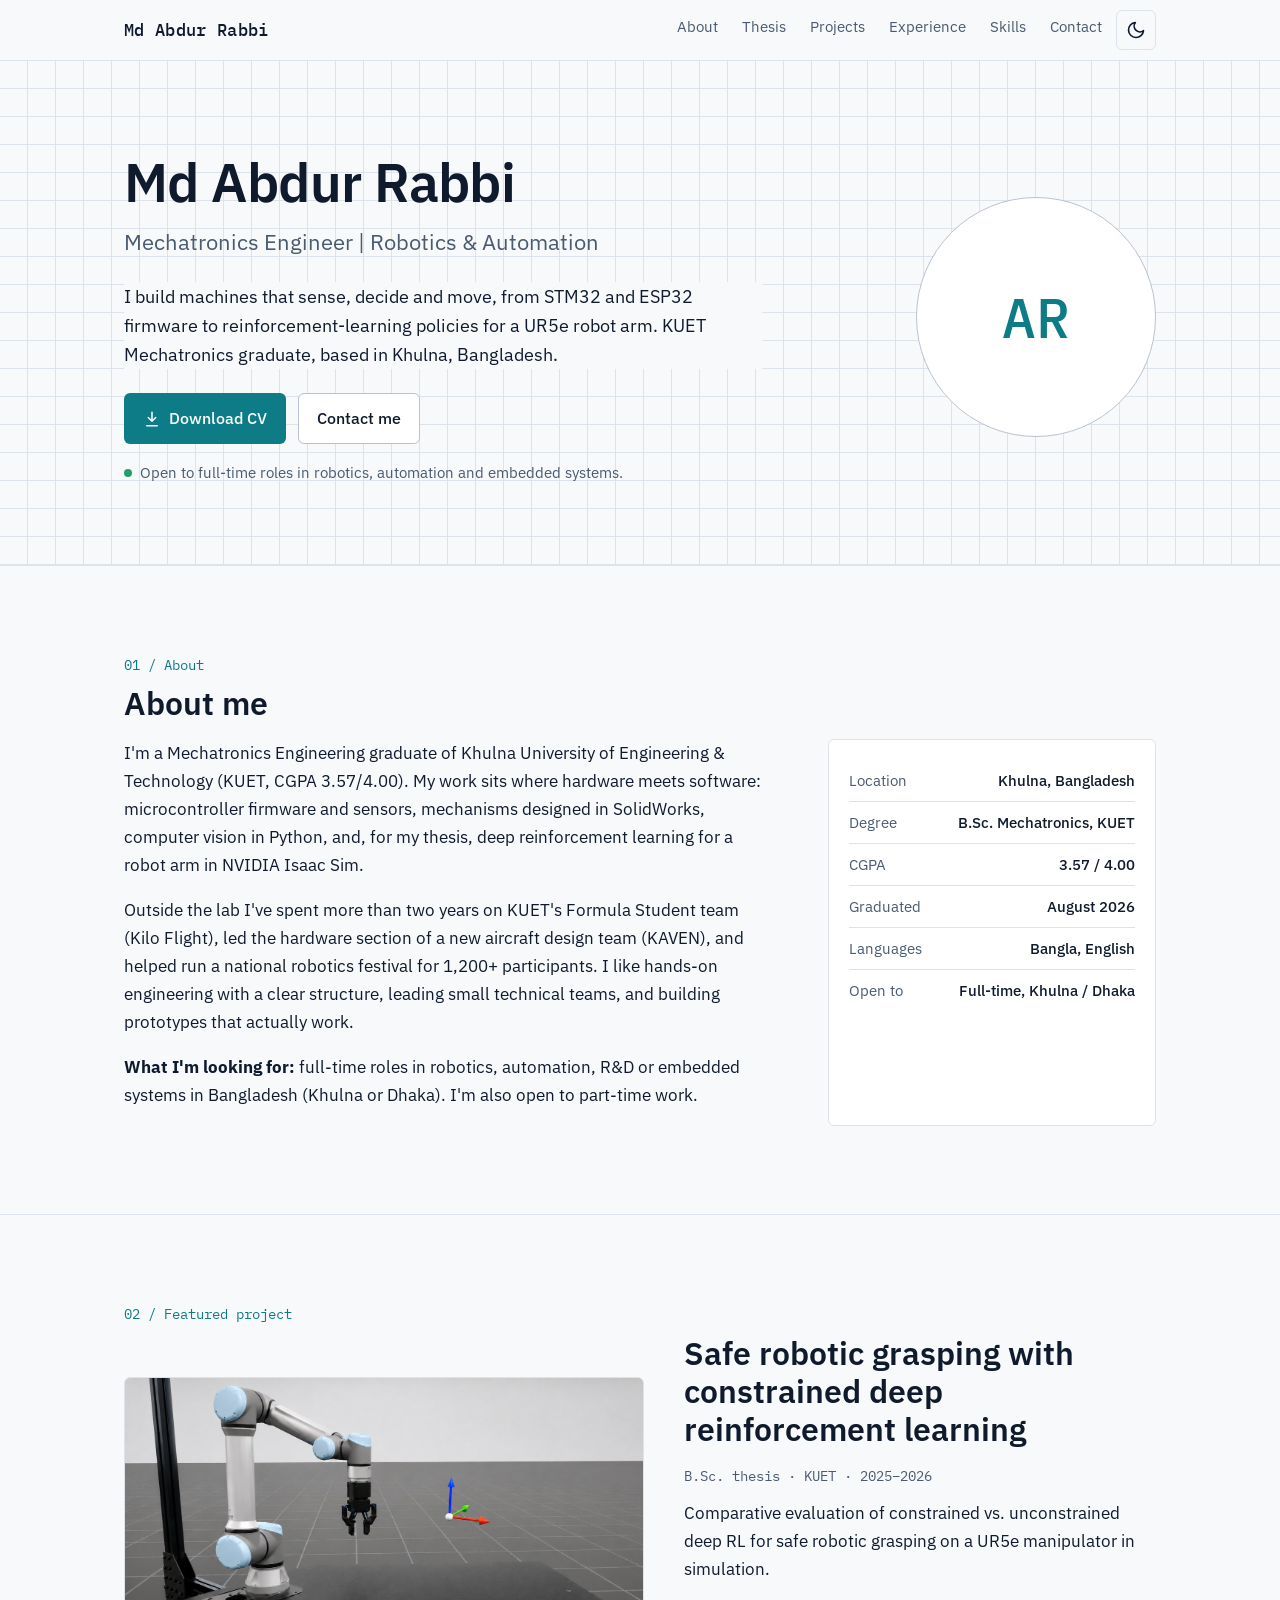
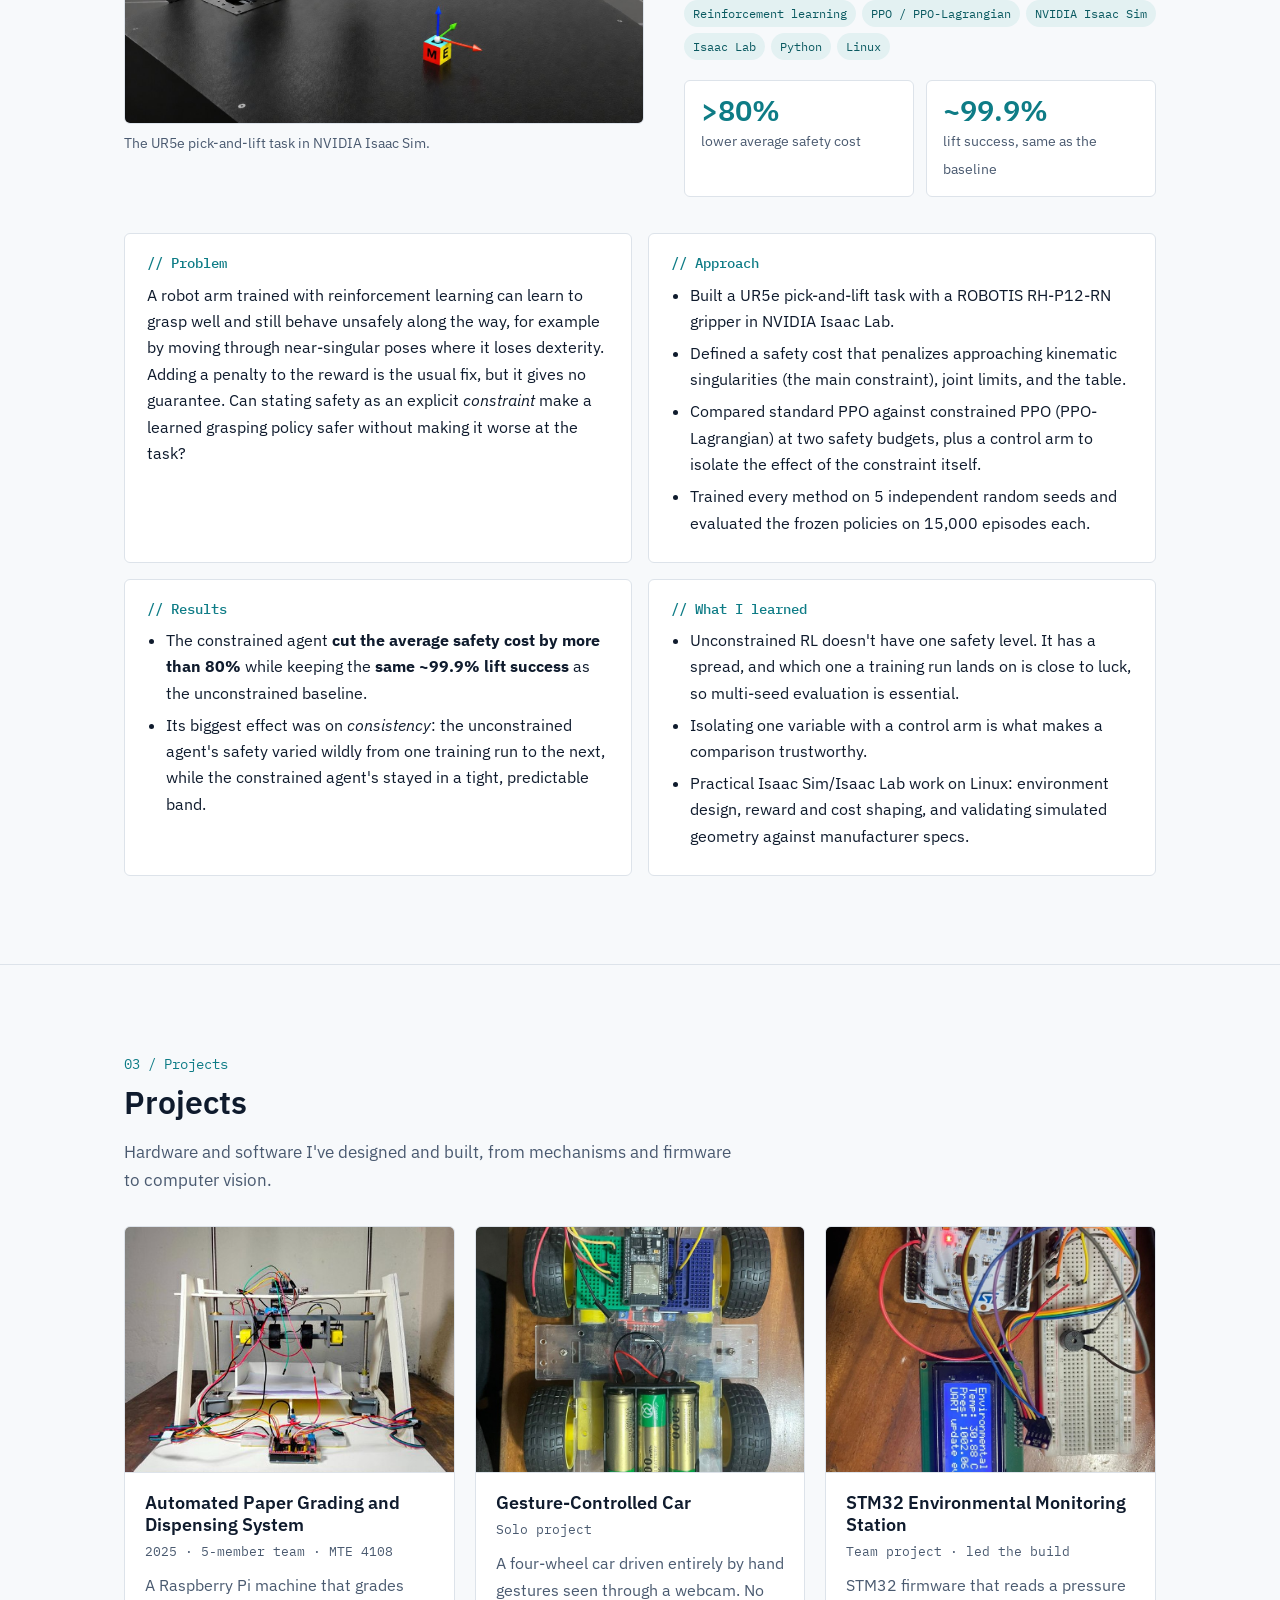
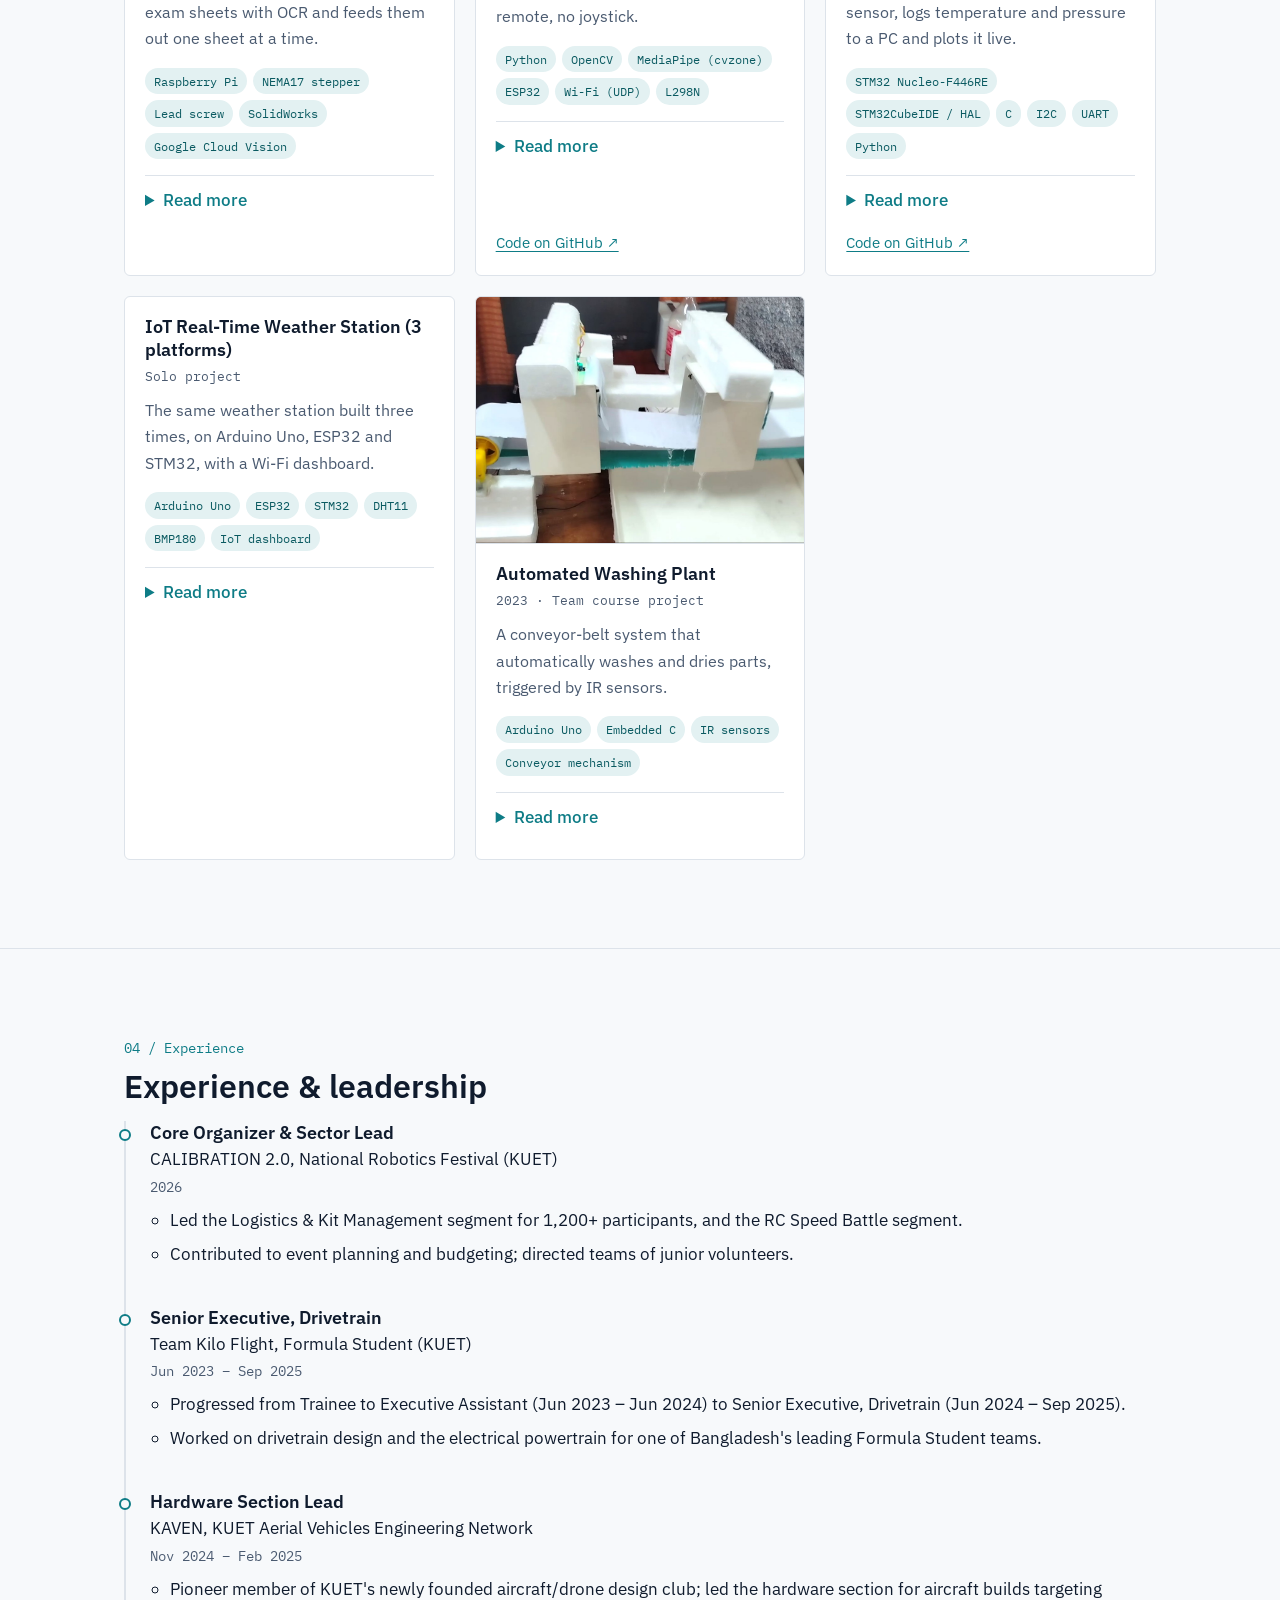
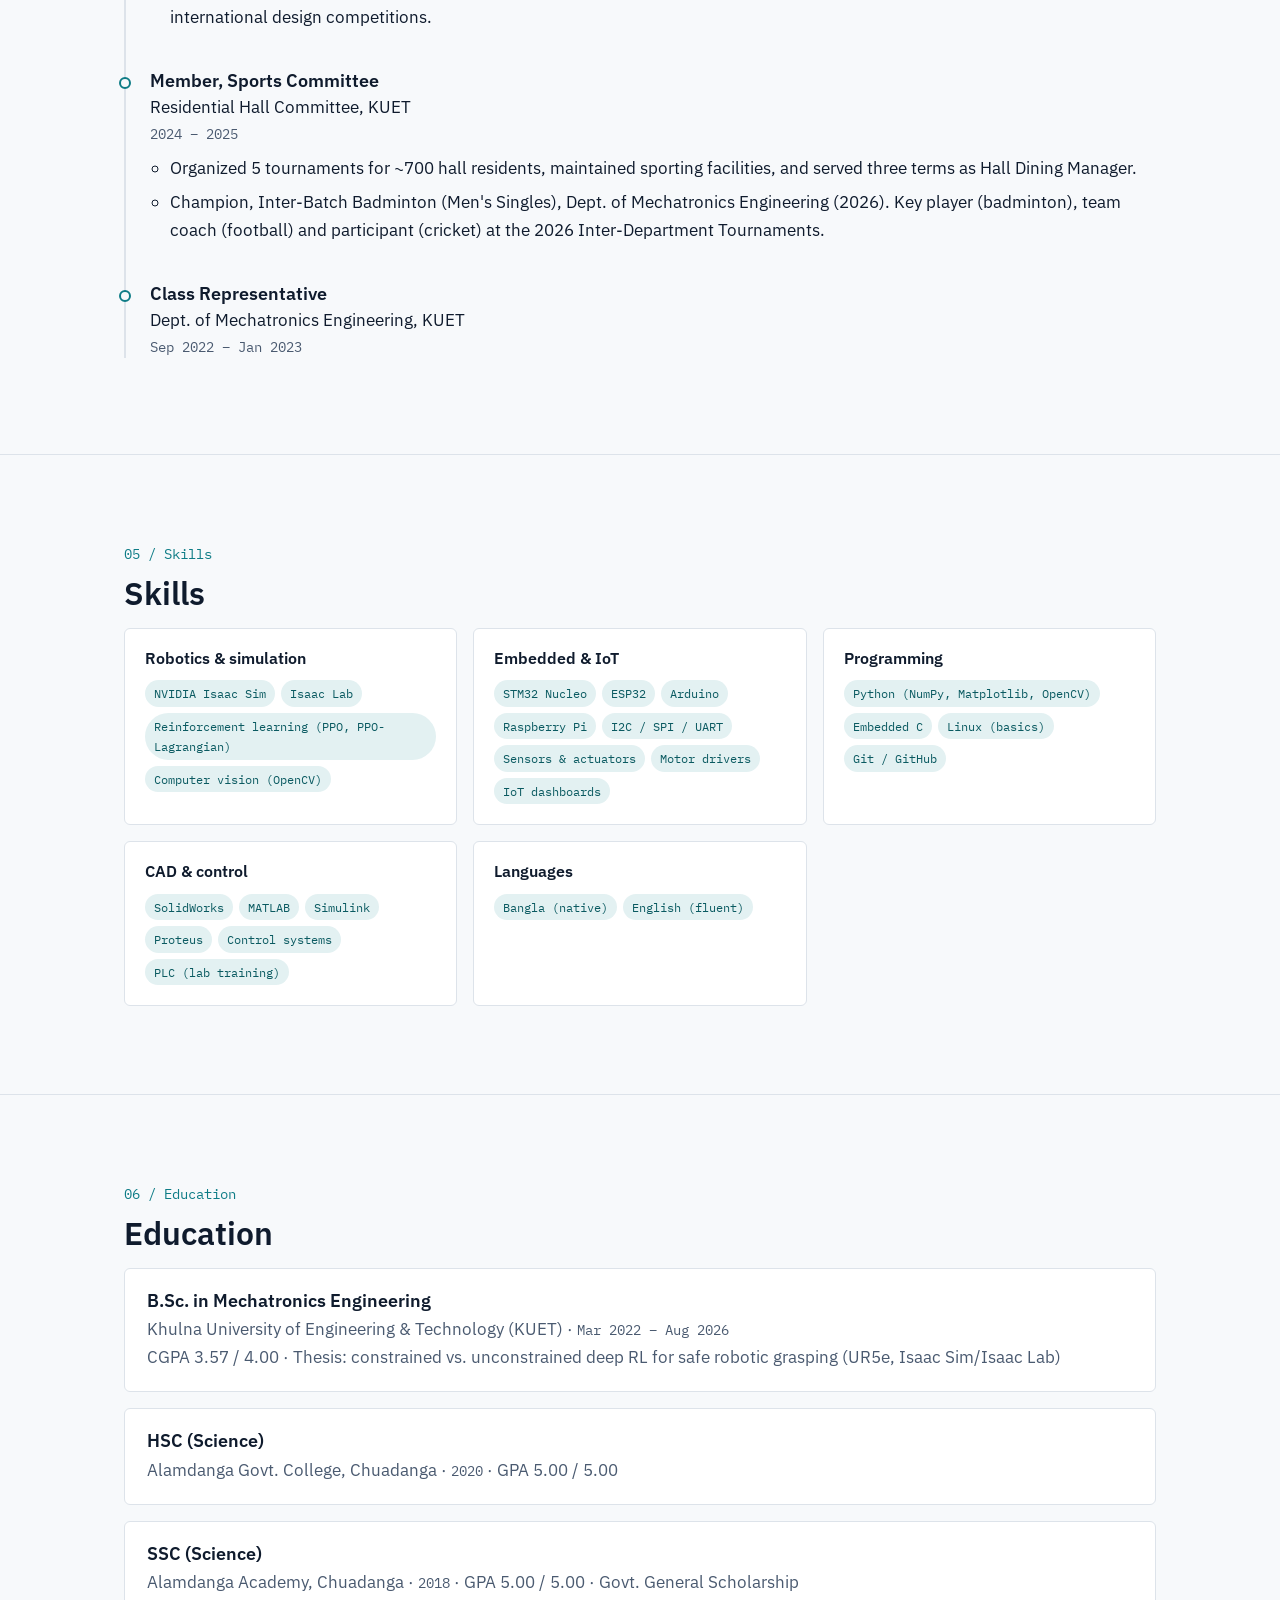
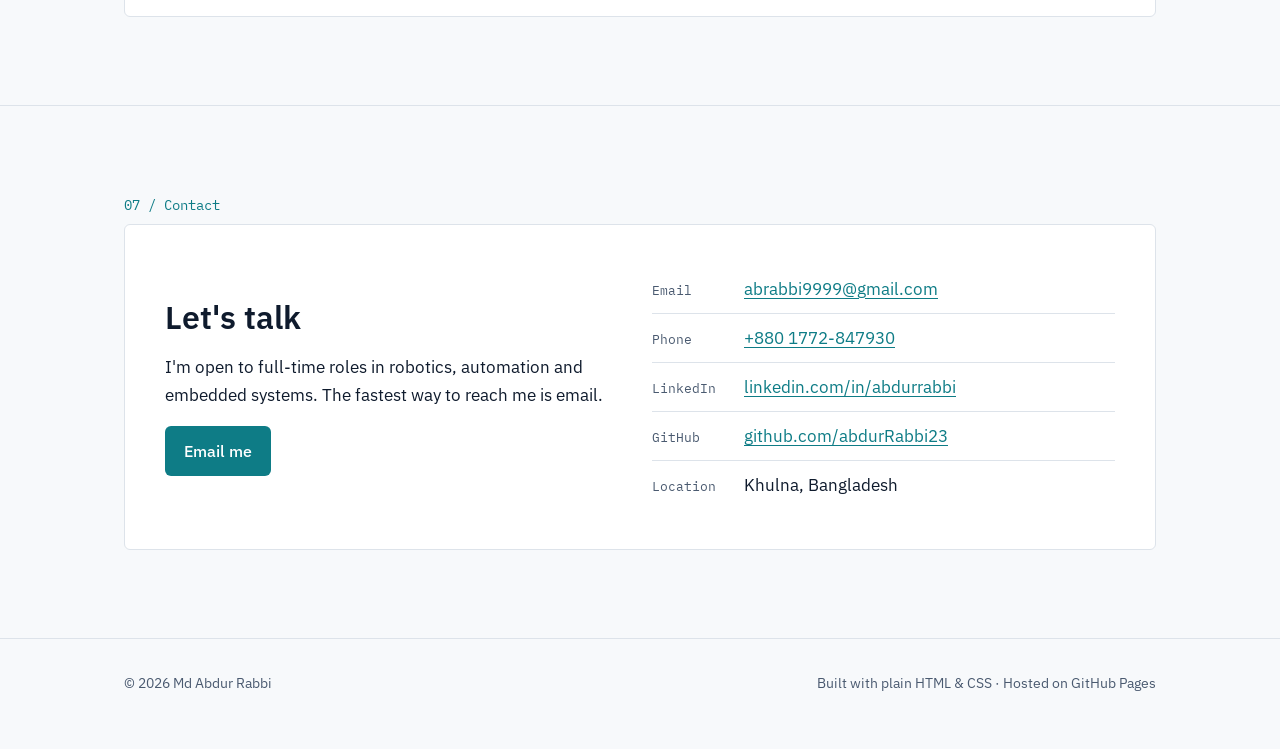
==== index.html @ 841a388d "QA fixes: hide decorative slashes from screen readers, lighter card photos, tidier meta line Co-Auth" ====
<!DOCTYPE html>
<!--
  =====================================================================
  index.html — Md Abdur Rabbi's portfolio (the whole site is this page)
  ---------------------------------------------------------------------
  HOW TO EDIT: every section starts with a big comment banner like
      ===== PROJECTS =====
  Use Ctrl+F in your editor to jump to it. Change only the text between
  the tags. See MAINTAINING.md for step-by-step instructions
  (adding a project, replacing the CV, adding photos, publishing).
  =====================================================================
-->
<html lang="en">
<head>
  <meta charset="utf-8">
  <meta name="viewport" content="width=device-width, initial-scale=1">

  <!-- ===== PAGE TITLE & SEARCH/LINK-PREVIEW INFO (what Google and LinkedIn show) ===== -->
  <title>Md Abdur Rabbi | Mechatronics Engineer, Robotics &amp; Automation</title>
  <meta name="description" content="Mechatronics Engineering graduate (KUET) building robotic, embedded and automation systems: safe reinforcement learning on a UR5e arm, STM32/ESP32 firmware, and hands-on prototypes.">
  <meta name="author" content="Md Abdur Rabbi">
  <link rel="canonical" href="https://abdurrabbi23.github.io/">

  <!-- Open Graph: the preview card on LinkedIn, Facebook, WhatsApp -->
  <meta property="og:type" content="website">
  <meta property="og:url" content="https://abdurrabbi23.github.io/">
  <meta property="og:title" content="Md Abdur Rabbi | Mechatronics Engineer, Robotics &amp; Automation">
  <meta property="og:description" content="Robotics, embedded systems and automation: safe RL on a UR5e arm, STM32/ESP32 firmware, and hands-on prototypes. KUET Mechatronics graduate.">
  <meta property="og:image" content="https://abdurrabbi23.github.io/assets/img/og-image.jpg">
  <meta property="og:image:width" content="1200">
  <meta property="og:image:height" content="630">
  <meta property="og:image:alt" content="Md Abdur Rabbi, Mechatronics Engineer, Robotics and Automation">
  <meta name="twitter:card" content="summary_large_image">

  <!-- Browser-tab icon -->
  <link rel="icon" href="favicon.svg" type="image/svg+xml">
  <link rel="apple-touch-icon" href="assets/img/apple-touch-icon.png">
  <meta name="theme-color" content="#0e7c86">

  <!-- Fonts (IBM Plex) from Google Fonts -->
  <link rel="preconnect" href="https://fonts.googleapis.com">
  <link rel="preconnect" href="https://fonts.gstatic.com" crossorigin>
  <link rel="stylesheet" href="https://fonts.googleapis.com/css2?family=IBM+Plex+Mono:wght@400;500&family=IBM+Plex+Sans:wght@400;500;600&display=swap">

  <link rel="stylesheet" href="css/style.css">

  <!-- Sets light/dark mode before the page draws (prevents a white flash). -->
  <script>
    (function () {
      var saved = null;
      try { saved = localStorage.getItem('theme'); } catch (e) {}
      var prefersDark = window.matchMedia && window.matchMedia('(prefers-color-scheme: dark)').matches;
      document.documentElement.dataset.theme = saved || (prefersDark ? 'dark' : 'light');
    })();
  </script>

  <!-- Structured data: helps Google understand who this page is about -->
  <script type="application/ld+json">
  {
    "@context": "https://schema.org",
    "@type": "Person",
    "name": "Md Abdur Rabbi",
    "jobTitle": "Mechatronics Engineer",
    "url": "https://abdurrabbi23.github.io/",
    "email": "mailto:abrabbi9999@gmail.com",
    "address": { "@type": "PostalAddress", "addressLocality": "Khulna", "addressCountry": "BD" },
    "alumniOf": "Khulna University of Engineering & Technology (KUET)",
    "sameAs": ["https://www.linkedin.com/in/abdurrabbi", "https://github.com/abdurRabbi23"]
  }
  </script>
</head>

<body>
  <a class="skip-link" href="#main">Skip to content</a>

  <!-- ===== HEADER & NAVIGATION ===== -->
  <header class="site-header">
    <nav class="container nav" aria-label="Main">
      <a class="logo" href="#top">Md Abdur Rabbi</a>
      <div class="nav-right">
        <ul class="nav-links" id="nav-links">
          <li><a href="#about">About</a></li>
          <li><a href="#thesis">Thesis</a></li>
          <li><a href="#projects">Projects</a></li>
          <li><a href="#experience">Experience</a></li>
          <li><a href="#skills">Skills</a></li>
          <li><a href="#contact">Contact</a></li>
        </ul>
        <button class="icon-btn" id="theme-toggle" type="button" aria-label="Switch theme">
          <!-- moon icon (shown in light mode) -->
          <svg class="icon-moon" viewBox="0 0 24 24" fill="none" stroke="currentColor" stroke-width="2" stroke-linecap="round" stroke-linejoin="round" aria-hidden="true"><path d="M21 12.8A9 9 0 1 1 11.2 3a7 7 0 0 0 9.8 9.8z"/></svg>
          <!-- sun icon (shown in dark mode) -->
          <svg class="icon-sun" viewBox="0 0 24 24" fill="none" stroke="currentColor" stroke-width="2" stroke-linecap="round" aria-hidden="true"><circle cx="12" cy="12" r="4"/><path d="M12 2v2M12 20v2M4.9 4.9l1.4 1.4M17.7 17.7l1.4 1.4M2 12h2M20 12h2M4.9 19.1l1.4-1.4M17.7 6.3l1.4-1.4"/></svg>
        </button>
        <button class="icon-btn menu-btn" id="menu-toggle" type="button" aria-label="Open menu" aria-expanded="false" aria-controls="nav-links">
          <svg viewBox="0 0 24 24" fill="none" stroke="currentColor" stroke-width="2" stroke-linecap="round" aria-hidden="true"><path d="M4 6h16M4 12h16M4 18h16"/></svg>
        </button>
      </div>
    </nav>
  </header>

  <main id="main">

    <!-- ===== HERO (first screen) ===== -->
    <section class="hero" id="top">
      <div class="container hero-inner">
        <div>
          <h1>Md Abdur Rabbi</h1>
          <p class="headline">Mechatronics Engineer | Robotics &amp; Automation</p>
          <p class="intro">I build machines that sense, decide and move, from STM32 and ESP32 firmware to reinforcement-learning policies for a UR5e robot arm. KUET Mechatronics graduate, based in Khulna, Bangladesh.</p>
          <div class="hero-actions">
            <a class="btn btn-primary" href="assets/cv/Md_Abdur_Rabbi_CV.pdf" download>
              <svg viewBox="0 0 24 24" fill="none" stroke="currentColor" stroke-width="2" stroke-linecap="round" stroke-linejoin="round" aria-hidden="true"><path d="M12 3v12M7 10l5 5 5-5M5 21h14"/></svg>
              Download CV
            </a>
            <a class="btn btn-ghost" href="#contact">Contact me</a>
          </div>
          <p class="availability">Open to full-time roles in robotics, automation and embedded systems.</p>
        </div>
        <!-- PROFILE PHOTO: to use a real photo, replace the <div ...>AR</div> line below with:
             <img class="avatar" src="assets/img/profile.jpg" alt="Photo of Md Abdur Rabbi" width="240" height="240"> -->
        <div class="avatar avatar-placeholder" aria-hidden="true">AR</div>
      </div>
    </section>


    <!-- ===== ABOUT ===== -->
    <section class="section" id="about">
      <div class="container">
        <p class="section-label">01 / About</p>
        <h2>About me</h2>
        <div class="about-grid">
          <div>
            <p>I'm a Mechatronics Engineering graduate of Khulna University of Engineering &amp; Technology (KUET, CGPA 3.57/4.00). My work sits where hardware meets software: microcontroller firmware and sensors, mechanisms designed in SolidWorks, computer vision in Python, and, for my thesis, deep reinforcement learning for a robot arm in NVIDIA Isaac Sim.</p>
            <p>Outside the lab I've spent more than two years on KUET's Formula Student team (Kilo Flight), led the hardware section of a new aircraft design team (KAVEN), and helped run a national robotics festival for 1,200+ participants. I like hands-on engineering with a clear structure, leading small technical teams, and building prototypes that actually work.</p>
            <p><strong>What I'm looking for:</strong> full-time roles in robotics, automation, R&amp;D or embedded systems in Bangladesh (Khulna or Dhaka). I'm also open to part-time work.</p>
          </div>
          <ul class="facts">
            <li><span>Location</span><span>Khulna, Bangladesh</span></li>
            <li><span>Degree</span><span>B.Sc. Mechatronics, KUET</span></li>
            <li><span>CGPA</span><span>3.57 / 4.00</span></li>
            <li><span>Graduated</span><span>August 2026</span></li>
            <li><span>Languages</span><span>Bangla, English</span></li>
            <li><span>Open to</span><span>Full-time, Khulna / Dhaka</span></li>
          </ul>
        </div>
      </div>
    </section>


    <!-- ===== FEATURED: THESIS ===== -->
    <section class="section" id="thesis">
      <div class="container">
        <p class="section-label">02 / Featured project</p>
        <div class="thesis-top">
          <figure>
            <img src="assets/img/thesis-isaac-sim.jpg" width="1400" height="933"
                 alt="UR5e robot arm with a two-finger gripper above a cube in NVIDIA Isaac Sim">
            <figcaption>The UR5e pick-and-lift task in NVIDIA Isaac Sim.</figcaption>
          </figure>
          <div>
            <h2>Safe robotic grasping with constrained deep reinforcement learning</h2>
            <p class="thesis-meta">B.Sc. thesis · KUET · 2025–2026</p>
            <p>Comparative evaluation of constrained vs. unconstrained deep RL for safe robotic grasping on a UR5e manipulator in simulation.</p>
            <ul class="tags" aria-label="Technologies">
              <li>Reinforcement learning</li><li>PPO / PPO-Lagrangian</li><li>NVIDIA Isaac Sim</li><li>Isaac Lab</li><li>Python</li><li>Linux</li>
            </ul>
            <div class="stats">
              <div class="stat"><b>&gt;80%</b><span>lower average safety cost</span></div>
              <div class="stat"><b>~99.9%</b><span>lift success, same as the baseline</span></div>
            </div>
          </div>
        </div>

        <div class="case-study">
          <div class="case-block">
            <h3><span aria-hidden="true">// </span>Problem</h3>
            <p>A robot arm trained with reinforcement learning can learn to grasp well and still behave unsafely along the way, for example by moving through near-singular poses where it loses dexterity. Adding a penalty to the reward is the usual fix, but it gives no guarantee. Can stating safety as an explicit <em>constraint</em> make a learned grasping policy safer without making it worse at the task?</p>
          </div>
          <div class="case-block">
            <h3><span aria-hidden="true">// </span>Approach</h3>
            <ul>
              <li>Built a UR5e pick-and-lift task with a ROBOTIS RH-P12-RN gripper in NVIDIA Isaac Lab.</li>
              <li>Defined a safety cost that penalizes approaching kinematic singularities (the main constraint), joint limits, and the table.</li>
              <li>Compared standard PPO against constrained PPO (PPO-Lagrangian) at two safety budgets, plus a control arm to isolate the effect of the constraint itself.</li>
              <li>Trained every method on 5 independent random seeds and evaluated the frozen policies on 15,000 episodes each.</li>
            </ul>
          </div>
          <div class="case-block">
            <h3><span aria-hidden="true">// </span>Results</h3>
            <ul>
              <li>The constrained agent <strong>cut the average safety cost by more than 80%</strong> while keeping the <strong>same ~99.9% lift success</strong> as the unconstrained baseline.</li>
              <li>Its biggest effect was on <em>consistency</em>: the unconstrained agent's safety varied wildly from one training run to the next, while the constrained agent's stayed in a tight, predictable band.</li>
            </ul>
          </div>
          <div class="case-block">
            <h3><span aria-hidden="true">// </span>What I learned</h3>
            <ul>
              <li>Unconstrained RL doesn't have one safety level. It has a spread, and which one a training run lands on is close to luck, so multi-seed evaluation is essential.</li>
              <li>Isolating one variable with a control arm is what makes a comparison trustworthy.</li>
              <li>Practical Isaac Sim/Isaac Lab work on Linux: environment design, reward and cost shaping, and validating simulated geometry against manufacturer specs.</li>
            </ul>
          </div>
        </div>
      </div>
    </section>


    <!-- ===== PROJECTS =====
         Each project is one <article class="card"> ... </article> block.
         To add a project: copy a whole block, paste it, and change the text.
         (See MAINTAINING.md for a ready-to-paste template.) -->
    <section class="section" id="projects">
      <div class="container">
        <p class="section-label">03 / Projects</p>
        <h2>Projects</h2>
        <p class="section-intro">Hardware and software I've designed and built, from mechanisms and firmware to computer vision.</p>

        <div class="projects-grid">

          <!-- ----- Project: Automated Paper Grading and Dispensing System ----- -->
          <article class="card">
            <img class="card-img" src="assets/img/paper-grader-prototype.jpg" width="506" height="537" loading="lazy"
                 alt="Prototype of the automated paper grading and dispensing machine with rollers, lead screws and control boards">
            <div class="card-body">
              <h3>Automated Paper Grading and Dispensing System</h3>
              <p class="card-meta">2025 · 5-member team · MTE 4108</p>
              <p class="card-summary">A Raspberry Pi machine that grades exam sheets with OCR and feeds them out one sheet at a time.</p>
              <ul class="tags" aria-label="Technologies">
                <li>Raspberry Pi</li><li>NEMA17 stepper</li><li>Lead screw</li><li>SolidWorks</li><li>Google Cloud Vision</li>
              </ul>
              <details>
                <summary>Read more</summary>
                <ul>
                  <li><strong>Problem:</strong> Grading paper exams by hand is slow, repetitive and error-prone.</li>
                  <li><strong>The system:</strong> A camera captures each answer sheet. OCR (Google Cloud Vision) reads the answers and checks them against a stored key, and the score is shown on a laptop. A roller mechanism then dispenses the graded sheet and feeds the next one.</li>
                  <li><strong>My role:</strong> I designed the NEMA17 lead-screw paper-feed mechanism, which lowers the roller carriage by 0.12 mm per sheet (the thickness of 100 GSM paper), and integrated the Raspberry Pi control for the OCR grading pipeline.</li>
                  <li><strong>Result:</strong> Built and demonstrated as a working prototype (MTE 4108 Design of Mechatronic Systems sessional).</li>
                </ul>
                <figure>
                  <img src="assets/img/paper-grader-cad.jpg" width="768" height="392" loading="lazy"
                       alt="SolidWorks CAD views of the paper feed frame with rollers and lead screws">
                  <figcaption>SolidWorks model of the feed mechanism.</figcaption>
                </figure>
              </details>
            </div>
          </article>

          <!-- ----- Project: Gesture-Controlled Car ----- -->
          <article class="card">
            <img class="card-img" src="assets/img/gesture-car.jpg" width="800" height="1067" loading="lazy"
                 alt="Four-wheel robot car with an ESP32 board, motor driver and three 18650 batteries on an acrylic chassis">
            <div class="card-body">
              <h3>Gesture-Controlled Car</h3>
              <p class="card-meta">Solo project</p>
              <p class="card-summary">A four-wheel car driven entirely by hand gestures seen through a webcam. No remote, no joystick.</p>
              <ul class="tags" aria-label="Technologies">
                <li>Python</li><li>OpenCV</li><li>MediaPipe (cvzone)</li><li>ESP32</li><li>Wi-Fi (UDP)</li><li>L298N</li>
              </ul>
              <details>
                <summary>Read more</summary>
                <ul>
                  <li><strong>Problem:</strong> Control a vehicle naturally, without any handheld controller.</li>
                  <li><strong>How it works:</strong> A Python program uses OpenCV and MediaPipe hand tracking (cvzone) to count the raised fingers on the webcam feed. Each count maps to a drive command, which is sent over Wi-Fi (UDP) to an ESP32 on the car. The ESP32 drives four gear motors through an L298N motor driver, powered by three 18650 Li-ion cells.</li>
                  <li><strong>Result:</strong> Drove the real car in real time using finger-count gestures.</li>
                  <li><strong>My role:</strong> Solo. I built the vision software, the ESP32 firmware and the car.</li>
                </ul>
              </details>
              <div class="card-links">
                <a href="https://github.com/abdurRabbi23/hand-gesture-controlled-car" target="_blank" rel="noopener">Code on GitHub ↗</a>
              </div>
            </div>
          </article>

          <!-- ----- Project: STM32 Environmental Monitoring Station ----- -->
          <article class="card">
            <img class="card-img" src="assets/img/stm32-station.jpg" width="800" height="1067" loading="lazy"
                 alt="STM32 Nucleo board wired to a BMP280 sensor and a 20x4 LCD showing temperature and pressure readings">
            <div class="card-body">
              <h3>STM32 Environmental Monitoring Station</h3>
              <p class="card-meta">Team project · led the build</p>
              <p class="card-summary">STM32 firmware that reads a pressure sensor, logs temperature and pressure to a PC and plots it live.</p>
              <ul class="tags" aria-label="Technologies">
                <li>STM32 Nucleo-F446RE</li><li>STM32CubeIDE / HAL</li><li>C</li><li>I2C</li><li>UART</li><li>Python</li>
              </ul>
              <details>
                <summary>Read more</summary>
                <ul>
                  <li>Reads a BMP280 sensor over I2C every 2 seconds and shows the values on a 20×4 I2C LCD.</li>
                  <li>Streams CSV data over UART to a PC, where a Python script (pyserial + Matplotlib) plots it live.</li>
                  <li>Modular firmware with separate sensor, LCD and application drivers.</li>
                  <li><strong>My role:</strong> I led the build: firmware, wiring and the Python live plot.</li>
                </ul>
              </details>
              <div class="card-links">
                <a href="https://github.com/abdurRabbi23/stm32-environmental-monitoring-station" target="_blank" rel="noopener">Code on GitHub ↗</a>
              </div>
            </div>
          </article>

          <!-- ----- Project: IoT Real-Time Weather Station (no photo yet) ----- -->
          <article class="card">
            <div class="card-body">
              <h3>IoT Real-Time Weather Station (3 platforms)</h3>
              <p class="card-meta">Solo project</p>
              <p class="card-summary">The same weather station built three times, on Arduino Uno, ESP32 and STM32, with a Wi-Fi dashboard.</p>
              <ul class="tags" aria-label="Technologies">
                <li>Arduino Uno</li><li>ESP32</li><li>STM32</li><li>DHT11</li><li>BMP180</li><li>IoT dashboard</li>
              </ul>
              <details>
                <summary>Read more</summary>
                <ul>
                  <li>Measures temperature, humidity, pressure, rainfall and light (DHT11, BMP180, rain sensor, LDR).</li>
                  <li>Implemented separately on three microcontroller platforms, each with a local LCD, plus a Wi-Fi IoT web dashboard.</li>
                  <li>A hands-on comparison of three embedded toolchains.</li>
                </ul>
              </details>
            </div>
          </article>

          <!-- ----- Project: Automated Washing Plant ----- -->
          <article class="card">
            <img class="card-img" src="assets/img/washing-plant.jpg" width="1400" height="788" loading="lazy"
                 alt="Conveyor-belt washing plant prototype with water flowing onto the belt">
            <div class="card-body">
              <h3>Automated Washing Plant</h3>
              <p class="card-meta">2023 · Team course project</p>
              <p class="card-summary">A conveyor-belt system that automatically washes and dries parts, triggered by IR sensors.</p>
              <ul class="tags" aria-label="Technologies">
                <li>Arduino Uno</li><li>Embedded C</li><li>IR sensors</li><li>Conveyor mechanism</li>
              </ul>
              <details>
                <summary>Read more</summary>
                <ul>
                  <li>A conveyor carries each part through wash and dry stations. IR sensors detect the part and trigger each stage in sequence.</li>
                  <li><strong>My role:</strong> Mechanical build of the conveyor system and the Embedded C control logic on Arduino Uno.</li>
                  <li>Sensor &amp; Instrumentation course project.</li>
                </ul>
              </details>
            </div>
          </article>

        </div>
      </div>
    </section>


    <!-- ===== EXPERIENCE & LEADERSHIP ===== -->
    <section class="section" id="experience">
      <div class="container">
        <p class="section-label">04 / Experience</p>
        <h2>Experience &amp; leadership</h2>
        <ol class="timeline">

          <li>
            <h3>Core Organizer &amp; Sector Lead</h3>
            <p class="org">CALIBRATION 2.0, National Robotics Festival (KUET)</p>
            <p class="date">2026</p>
            <ul>
              <li>Led the Logistics &amp; Kit Management segment for 1,200+ participants, and the RC Speed Battle segment.</li>
              <li>Contributed to event planning and budgeting; directed teams of junior volunteers.</li>
            </ul>
          </li>

          <li>
            <h3>Senior Executive, Drivetrain</h3>
            <p class="org">Team Kilo Flight, Formula Student (KUET)</p>
            <p class="date">Jun 2023 – Sep 2025</p>
            <ul>
              <li>Progressed from Trainee to Executive Assistant (Jun 2023 – Jun 2024) to Senior Executive, Drivetrain (Jun 2024 – Sep 2025).</li>
              <li>Worked on drivetrain design and the electrical powertrain for one of Bangladesh's leading Formula Student teams.</li>
            </ul>
          </li>

          <li>
            <h3>Hardware Section Lead</h3>
            <p class="org">KAVEN, KUET Aerial Vehicles Engineering Network</p>
            <p class="date">Nov 2024 – Feb 2025</p>
            <ul>
              <li>Pioneer member of KUET's newly founded aircraft/drone design club; led the hardware section for aircraft builds targeting international design competitions.</li>
            </ul>
          </li>

          <li>
            <h3>Member, Sports Committee</h3>
            <p class="org">Residential Hall Committee, KUET</p>
            <p class="date">2024 – 2025</p>
            <ul>
              <li>Organized 5 tournaments for ~700 hall residents, maintained sporting facilities, and served three terms as Hall Dining Manager.</li>
              <li>Champion, Inter-Batch Badminton (Men's Singles), Dept. of Mechatronics Engineering (2026). Key player (badminton), team coach (football) and participant (cricket) at the 2026 Inter-Department Tournaments.</li>
            </ul>
          </li>

          <li>
            <h3>Class Representative</h3>
            <p class="org">Dept. of Mechatronics Engineering, KUET</p>
            <p class="date">Sep 2022 – Jan 2023</p>
          </li>

        </ol>
      </div>
    </section>


    <!-- ===== SKILLS ===== -->
    <section class="section" id="skills">
      <div class="container">
        <p class="section-label">05 / Skills</p>
        <h2>Skills</h2>
        <div class="skills-grid">
          <div class="skill-group">
            <h3>Robotics &amp; simulation</h3>
            <ul class="tags"><li>NVIDIA Isaac Sim</li><li>Isaac Lab</li><li>Reinforcement learning (PPO, PPO-Lagrangian)</li><li>Computer vision (OpenCV)</li></ul>
          </div>
          <div class="skill-group">
            <h3>Embedded &amp; IoT</h3>
            <ul class="tags"><li>STM32 Nucleo</li><li>ESP32</li><li>Arduino</li><li>Raspberry Pi</li><li>I2C / SPI / UART</li><li>Sensors &amp; actuators</li><li>Motor drivers</li><li>IoT dashboards</li></ul>
          </div>
          <div class="skill-group">
            <h3>Programming</h3>
            <ul class="tags"><li>Python (NumPy, Matplotlib, OpenCV)</li><li>Embedded C</li><li>Linux (basics)</li><li>Git / GitHub</li></ul>
          </div>
          <div class="skill-group">
            <h3>CAD &amp; control</h3>
            <ul class="tags"><li>SolidWorks</li><li>MATLAB</li><li>Simulink</li><li>Proteus</li><li>Control systems</li><li>PLC (lab training)</li></ul>
          </div>
          <div class="skill-group">
            <h3>Languages</h3>
            <ul class="tags"><li>Bangla (native)</li><li>English (fluent)</li></ul>
          </div>
        </div>
      </div>
    </section>


    <!-- ===== EDUCATION ===== -->
    <section class="section" id="education">
      <div class="container">
        <p class="section-label">06 / Education</p>
        <h2>Education</h2>
        <ul class="edu-list">
          <li>
            <h3>B.Sc. in Mechatronics Engineering</h3>
            <p>Khulna University of Engineering &amp; Technology (KUET) · <span class="date">Mar 2022 – Aug 2026</span></p>
            <p>CGPA 3.57 / 4.00 · Thesis: constrained vs. unconstrained deep RL for safe robotic grasping (UR5e, Isaac Sim/Isaac Lab)</p>
          </li>
          <li>
            <h3>HSC (Science)</h3>
            <p>Alamdanga Govt. College, Chuadanga · <span class="date">2020</span> · GPA 5.00 / 5.00</p>
          </li>
          <li>
            <h3>SSC (Science)</h3>
            <p>Alamdanga Academy, Chuadanga · <span class="date">2018</span> · GPA 5.00 / 5.00 · Govt. General Scholarship</p>
          </li>
        </ul>
      </div>
    </section>


    <!-- ===== CONTACT ===== -->
    <section class="section" id="contact">
      <div class="container">
        <p class="section-label">07 / Contact</p>
        <div class="contact-box">
          <div>
            <h2>Let's talk</h2>
            <p>I'm open to full-time roles in robotics, automation and embedded systems. The fastest way to reach me is email.</p>
            <a class="btn btn-primary" href="mailto:abrabbi9999@gmail.com">Email me</a>
          </div>
          <ul class="contact-list">
            <li><span>Email</span><a href="mailto:abrabbi9999@gmail.com">abrabbi9999@gmail.com</a></li>
            <li><span>Phone</span><a href="tel:+8801772847930">+880 1772-847930</a></li>
            <li><span>LinkedIn</span><a href="https://www.linkedin.com/in/abdurrabbi" target="_blank" rel="noopener">linkedin.com/in/abdurrabbi</a></li>
            <li><span>GitHub</span><a href="https://github.com/abdurRabbi23" target="_blank" rel="noopener">github.com/abdurRabbi23</a></li>
            <li><span>Location</span>Khulna, Bangladesh</li>
          </ul>
        </div>
      </div>
    </section>

  </main>

  <!-- ===== FOOTER ===== -->
  <footer class="site-footer">
    <div class="container">
      <p>© <span id="year">2026</span> Md Abdur Rabbi</p>
      <p>Built with plain HTML &amp; CSS · Hosted on GitHub Pages</p>
    </div>
  </footer>

  <script src="js/main.js"></script>
</body>
</html>
---- css/style.css ----
/* =====================================================================
   style.css — all the looks of the site (design "Blueprint")
   ---------------------------------------------------------------------
   HOW TO CHANGE COLORS: edit the variables in section 1 below.
   - The first block is LIGHT mode, the next two blocks are DARK mode
     (one for "follow the device setting", one for "user pressed the
     toggle"). Keep the two dark blocks identical.
   HOW TO CHANGE FONTS: edit --font-sans / --font-mono, and the Google
   Fonts <link> in the <head> of index.html and 404.html.
   ===================================================================== */


/* ---------- 1. Colors & fonts (design tokens) ---------- */
:root {
  --bg:          #f7f9fb;   /* page background */
  --surface:     #ffffff;   /* cards */
  --text:        #0f1b2d;   /* main text */
  --muted:       #4a5a70;   /* secondary text */
  --line:        #dde3ea;   /* thin borders, grid lines */
  --line-strong: #b9c3cf;   /* button outlines */
  --accent:      #0e7c86;   /* teal: links, main button */
  --on-accent:   #ffffff;   /* text on top of the teal button */
  --tag-bg:      #e3f1f2;   /* skill/tech tag background */
  --tag-text:    #0a5a61;   /* skill/tech tag text */

  --font-sans: "IBM Plex Sans", system-ui, -apple-system, "Segoe UI", Roboto, sans-serif;
  --font-mono: "IBM Plex Mono", ui-monospace, Consolas, monospace;
  --radius: 6px;
  --max-width: 1080px;      /* width of the content column */
  color-scheme: light;
}

/* Dark mode, when the visitor's device is set to dark (and they haven't chosen light) */
@media (prefers-color-scheme: dark) {
  :root:not([data-theme="light"]) {
    --bg: #0d1520; --surface: #131e2c; --text: #e6edf5; --muted: #9fb0c3;
    --line: #223044; --line-strong: #34465e; --accent: #3cc4cf; --on-accent: #062a2e;
    --tag-bg: #12323a; --tag-text: #8fe3ea;
    color-scheme: dark;
  }
}
/* Dark mode, when the visitor pressed the theme toggle */
:root[data-theme="dark"] {
  --bg: #0d1520; --surface: #131e2c; --text: #e6edf5; --muted: #9fb0c3;
  --line: #223044; --line-strong: #34465e; --accent: #3cc4cf; --on-accent: #062a2e;
  --tag-bg: #12323a; --tag-text: #8fe3ea;
  color-scheme: dark;
}


/* ---------- 2. Basics ---------- */
*, *::before, *::after { box-sizing: border-box; }
html { scroll-behavior: smooth; scroll-padding-top: 72px; /* room for the sticky header */ }
@media (prefers-reduced-motion: reduce) { html { scroll-behavior: auto; } }

body {
  margin: 0;
  font-family: var(--font-sans);
  font-size: 1.0625rem;          /* 17px */
  line-height: 1.65;
  background: var(--bg);
  color: var(--text);
  -webkit-font-smoothing: antialiased;
}
img { max-width: 100%; height: auto; display: block; }
a { color: var(--accent); text-underline-offset: 3px; }
a:hover { text-decoration-thickness: 2px; }
h1, h2, h3 { line-height: 1.2; margin: 0 0 .5em; }
h2 { font-size: clamp(1.5rem, 1.2rem + 1.2vw, 2rem); font-weight: 600; }
h3 { font-size: 1.15rem; font-weight: 600; }
p { margin: 0 0 1em; }
ul { margin: 0 0 1em; padding-left: 1.2em; }
li { margin-bottom: .35em; }

/* Keyboard focus outline (only shows when using Tab, not mouse clicks) */
:focus-visible { outline: 3px solid var(--accent); outline-offset: 2px; border-radius: 2px; }

/* Content column */
.container { width: 100%; max-width: var(--max-width); margin: 0 auto; padding: 0 16px; }
@media (min-width: 720px) { .container { padding: 0 24px; } }

/* "Skip to content" link for keyboard/screen-reader users (hidden until focused) */
.skip-link { position: absolute; left: -9999px; top: 8px; background: var(--accent); color: var(--on-accent); padding: 8px 12px; border-radius: var(--radius); z-index: 100; }
.skip-link:focus { left: 8px; }

/* Small monospace "label" style used for section numbers, dates, tags */
.mono { font-family: var(--font-mono); }


/* ---------- 3. Header & navigation ---------- */
.site-header {
  position: sticky; top: 0; z-index: 50;
  background: var(--bg);
  border-bottom: 1px solid var(--line);
}
.nav { display: flex; align-items: center; justify-content: space-between; gap: 12px; min-height: 60px; }
.logo { font-family: var(--font-mono); font-weight: 500; color: var(--text); text-decoration: none; letter-spacing: .02em; }
.nav-right { display: flex; align-items: center; gap: 4px; }

.nav-links { list-style: none; margin: 0; padding: 0; display: flex; gap: 4px; }
.nav-links a { display: block; padding: 8px 10px; color: var(--muted); text-decoration: none; font-size: .95rem; border-radius: var(--radius); }
.nav-links a:hover { color: var(--text); background: var(--tag-bg); }

.icon-btn {
  display: inline-flex; align-items: center; justify-content: center;
  width: 40px; height: 40px; padding: 0;
  background: transparent; color: var(--text);
  border: 1px solid var(--line); border-radius: var(--radius); cursor: pointer;
}
.icon-btn:hover { border-color: var(--line-strong); }
.icon-btn svg { width: 20px; height: 20px; }
/* The theme button shows a moon in light mode and a sun in dark mode */
.icon-sun { display: none; }
:root[data-theme="dark"] .icon-sun { display: block; }
:root[data-theme="dark"] .icon-moon { display: none; }

/* Mobile: links hide behind the menu button */
.menu-btn { display: none; }
@media (max-width: 859px) {
  .menu-btn { display: inline-flex; }
  .nav-links {
    display: none;
    position: absolute; left: 0; right: 0; top: 100%;
    flex-direction: column; gap: 0;
    background: var(--bg); border-bottom: 1px solid var(--line);
    padding: 8px 16px 16px;
  }
  .nav-links.open { display: flex; }
  .nav-links a { padding: 12px 8px; font-size: 1rem; }
}


/* ---------- 4. Buttons ---------- */
.btn {
  display: inline-flex; align-items: center; gap: 8px;
  padding: 11px 18px; border-radius: var(--radius);
  font-weight: 500; font-size: 1rem; text-decoration: none;
  border: 1px solid transparent;
}
.btn svg { width: 18px; height: 18px; }
.btn-primary { background: var(--accent); color: var(--on-accent); }
.btn-primary:hover { filter: brightness(1.08); text-decoration: none; }
.btn-ghost { border-color: var(--line-strong); color: var(--text); background: var(--surface); }
.btn-ghost:hover { border-color: var(--accent); text-decoration: none; }


/* ---------- 5. Hero (first screen) ---------- */
.hero {
  padding: 56px 0 48px;
  border-bottom: 1px solid var(--line);
  /* the faint "engineering paper" grid */
  background-image:
    linear-gradient(var(--line) 1px, transparent 1px),
    linear-gradient(90deg, var(--line) 1px, transparent 1px);
  background-size: 28px 28px;
  background-position: -1px -1px;
}
.hero-inner { display: grid; gap: 28px; align-items: center; }
@media (min-width: 860px) {
  .hero { padding: 88px 0 80px; }
  .hero-inner { grid-template-columns: 1fr auto; gap: 48px; }
}
.hero h1 { font-size: clamp(2.2rem, 1.6rem + 3vw, 3.4rem); font-weight: 600; margin-bottom: .2em; letter-spacing: -.01em; }
.hero .headline { font-size: clamp(1.1rem, 1rem + .6vw, 1.35rem); color: var(--muted); margin-bottom: 1em; }
.hero .intro { max-width: 58ch; font-size: 1.1rem; background: var(--bg); /* keeps text readable over the grid */ }
.hero-actions { display: flex; flex-wrap: wrap; gap: 12px; margin: 24px 0 16px; }
.hero .availability { font-size: .95rem; color: var(--muted); margin: 0; }
.hero .availability::before { content: ""; display: inline-block; width: 8px; height: 8px; border-radius: 50%; background: #22a06b; margin-right: 8px; vertical-align: 1px; }

/* Profile photo (or the "AR" placeholder circle) */
.avatar {
  width: 180px; height: 180px; border-radius: 50%;
  border: 1px solid var(--line-strong); background: var(--surface);
  object-fit: cover;
}
@media (min-width: 860px) { .avatar { width: 240px; height: 240px; } }
.avatar-placeholder {
  display: flex; align-items: center; justify-content: center;
  font-family: var(--font-mono); font-size: 3.5rem; font-weight: 500; color: var(--accent);
}


/* ---------- 6. Sections (shared) ---------- */
.section { padding: 64px 0; border-bottom: 1px solid var(--line); }
@media (min-width: 860px) { .section { padding: 88px 0; } }
.section-label { font-family: var(--font-mono); font-size: .85rem; color: var(--accent); margin: 0 0 8px; }
.section-intro { color: var(--muted); max-width: 62ch; margin-bottom: 32px; }

/* About */
.about-grid { display: grid; gap: 24px; }
@media (min-width: 860px) { .about-grid { grid-template-columns: 2fr 1fr; gap: 48px; } }
.about-grid p { max-width: 65ch; }
.facts { list-style: none; padding: 20px; margin: 0; background: var(--surface); border: 1px solid var(--line); border-radius: var(--radius); font-size: .95rem; }
.facts li { display: flex; justify-content: space-between; gap: 12px; padding: 8px 0; border-bottom: 1px solid var(--line); margin: 0; }
.facts li:last-child { border-bottom: 0; }
.facts span:first-child { color: var(--muted); }
.facts span:last-child { text-align: right; font-weight: 500; }


/* ---------- 7. Tags (little tech labels) ---------- */
.tags { list-style: none; padding: 0; margin: 0 0 16px; display: flex; flex-wrap: wrap; gap: 6px; }
.tags li { margin: 0; font-family: var(--font-mono); font-size: .78rem; padding: 3px 9px; border-radius: 999px; background: var(--tag-bg); color: var(--tag-text); }


/* ---------- 8. Featured thesis ---------- */
.thesis-top { display: grid; gap: 28px; margin-bottom: 36px; }
@media (min-width: 860px) { .thesis-top { grid-template-columns: 1.1fr 1fr; gap: 40px; align-items: center; } }
.thesis-top figure { margin: 0; }
.thesis-top img { border-radius: var(--radius); border: 1px solid var(--line); }
.thesis-top figcaption { font-size: .85rem; color: var(--muted); margin-top: 8px; }
.thesis-meta { font-family: var(--font-mono); font-size: .85rem; color: var(--muted); margin-bottom: 12px; }

.stats { display: grid; grid-template-columns: repeat(auto-fit, minmax(140px, 1fr)); gap: 12px; margin: 20px 0 0; }
.stat { background: var(--surface); border: 1px solid var(--line); border-radius: var(--radius); padding: 14px 16px; }
.stat b { display: block; font-size: 1.8rem; line-height: 1.1; color: var(--accent); font-weight: 600; }
.stat span { font-size: .9rem; color: var(--muted); }

.case-study { display: grid; gap: 16px; }
@media (min-width: 720px) { .case-study { grid-template-columns: 1fr 1fr; } }
.case-block { background: var(--surface); border: 1px solid var(--line); border-radius: var(--radius); padding: 20px 22px; }
.case-block h3 { font-family: var(--font-mono); font-size: .9rem; font-weight: 500; color: var(--accent); margin-bottom: 10px; }
.case-block p, .case-block ul { font-size: 1rem; }
.case-block > :last-child { margin-bottom: 0; }


/* ---------- 9. Project cards ---------- */
.projects-grid { display: grid; gap: 20px; grid-template-columns: repeat(auto-fill, minmax(min(100%, 320px), 1fr)); }
.card {
  display: flex; flex-direction: column;
  background: var(--surface); border: 1px solid var(--line); border-radius: var(--radius);
  overflow: hidden;
}
.card-img { aspect-ratio: 4 / 3; width: 100%; object-fit: cover; border-bottom: 1px solid var(--line); background: var(--tag-bg); }
.card-body { padding: 18px 20px 20px; display: flex; flex-direction: column; flex: 1; }
.card-body h3 { margin-bottom: 6px; }
.card-meta { font-family: var(--font-mono); font-size: .8rem; color: var(--muted); margin-bottom: 10px; }
.card-summary { color: var(--muted); font-size: 1rem; }
.card-links { margin-top: auto; padding-top: 8px; display: flex; gap: 16px; font-size: .95rem; }

/* "Read more" expanders (built-in HTML <details>, no JavaScript needed) */
details { border-top: 1px solid var(--line); padding-top: 10px; margin-bottom: 8px; }
summary { cursor: pointer; font-weight: 500; color: var(--accent); list-style-position: inside; }
summary:hover { text-decoration: underline; }
details[open] summary { margin-bottom: 10px; }
details ul { font-size: .97rem; }
details figure { margin: 12px 0 0; }
details figcaption { font-size: .85rem; color: var(--muted); margin-top: 6px; }
details img { border: 1px solid var(--line); border-radius: var(--radius); }


/* ---------- 10. Experience timeline ---------- */
.timeline { list-style: none; padding: 0; margin: 0; border-left: 2px solid var(--line); }
.timeline > li { position: relative; padding: 0 0 32px 24px; margin: 0; }
.timeline > li:last-child { padding-bottom: 0; }
.timeline > li::before {
  content: ""; position: absolute; left: -7px; top: 8px;
  width: 12px; height: 12px; border-radius: 50%;
  background: var(--bg); border: 2px solid var(--accent);
}
.timeline h3 { margin-bottom: 2px; }
.timeline .org { color: var(--text); margin-bottom: 2px; }
.timeline .date { font-family: var(--font-mono); font-size: .85rem; color: var(--muted); margin-bottom: 8px; }
.timeline ul { margin-bottom: 0; }


/* ---------- 11. Skills ---------- */
.skills-grid { display: grid; gap: 16px; grid-template-columns: repeat(auto-fill, minmax(min(100%, 280px), 1fr)); }
.skill-group { background: var(--surface); border: 1px solid var(--line); border-radius: var(--radius); padding: 20px; }
.skill-group h3 { font-size: 1rem; margin-bottom: 12px; }
.skill-group .tags { margin: 0; }


/* ---------- 12. Education ---------- */
.edu-list { list-style: none; padding: 0; margin: 0; display: grid; gap: 16px; }
.edu-list li { background: var(--surface); border: 1px solid var(--line); border-radius: var(--radius); padding: 20px 22px; margin: 0; }
.edu-list h3 { margin-bottom: 4px; }
.edu-list p { margin: 0; color: var(--muted); }
.edu-list .date { font-family: var(--font-mono); font-size: .85rem; }


/* ---------- 13. Contact ---------- */
.contact-box { background: var(--surface); border: 1px solid var(--line); border-radius: var(--radius); padding: 28px; display: grid; gap: 24px; }
@media (min-width: 860px) { .contact-box { grid-template-columns: 1fr 1fr; align-items: center; padding: 40px; } }
.contact-list { list-style: none; padding: 0; margin: 0; }
.contact-list li { display: flex; gap: 12px; align-items: baseline; padding: 10px 0; border-bottom: 1px solid var(--line); margin: 0; flex-wrap: wrap; }
.contact-list li:last-child { border-bottom: 0; }
.contact-list span { font-family: var(--font-mono); font-size: .8rem; color: var(--muted); width: 80px; flex-shrink: 0; }
.contact-list a { word-break: break-word; }


/* ---------- 14. Footer ---------- */
.site-footer { padding: 32px 0 40px; font-size: .9rem; color: var(--muted); }
.site-footer .container { display: flex; flex-wrap: wrap; justify-content: space-between; gap: 12px; }
.site-footer a { color: var(--muted); }


/* ---------- 15. 404 page ---------- */
.not-found { min-height: 70vh; display: flex; align-items: center; }
.not-found .code { font-family: var(--font-mono); font-size: 4rem; color: var(--accent); margin: 0; line-height: 1; }
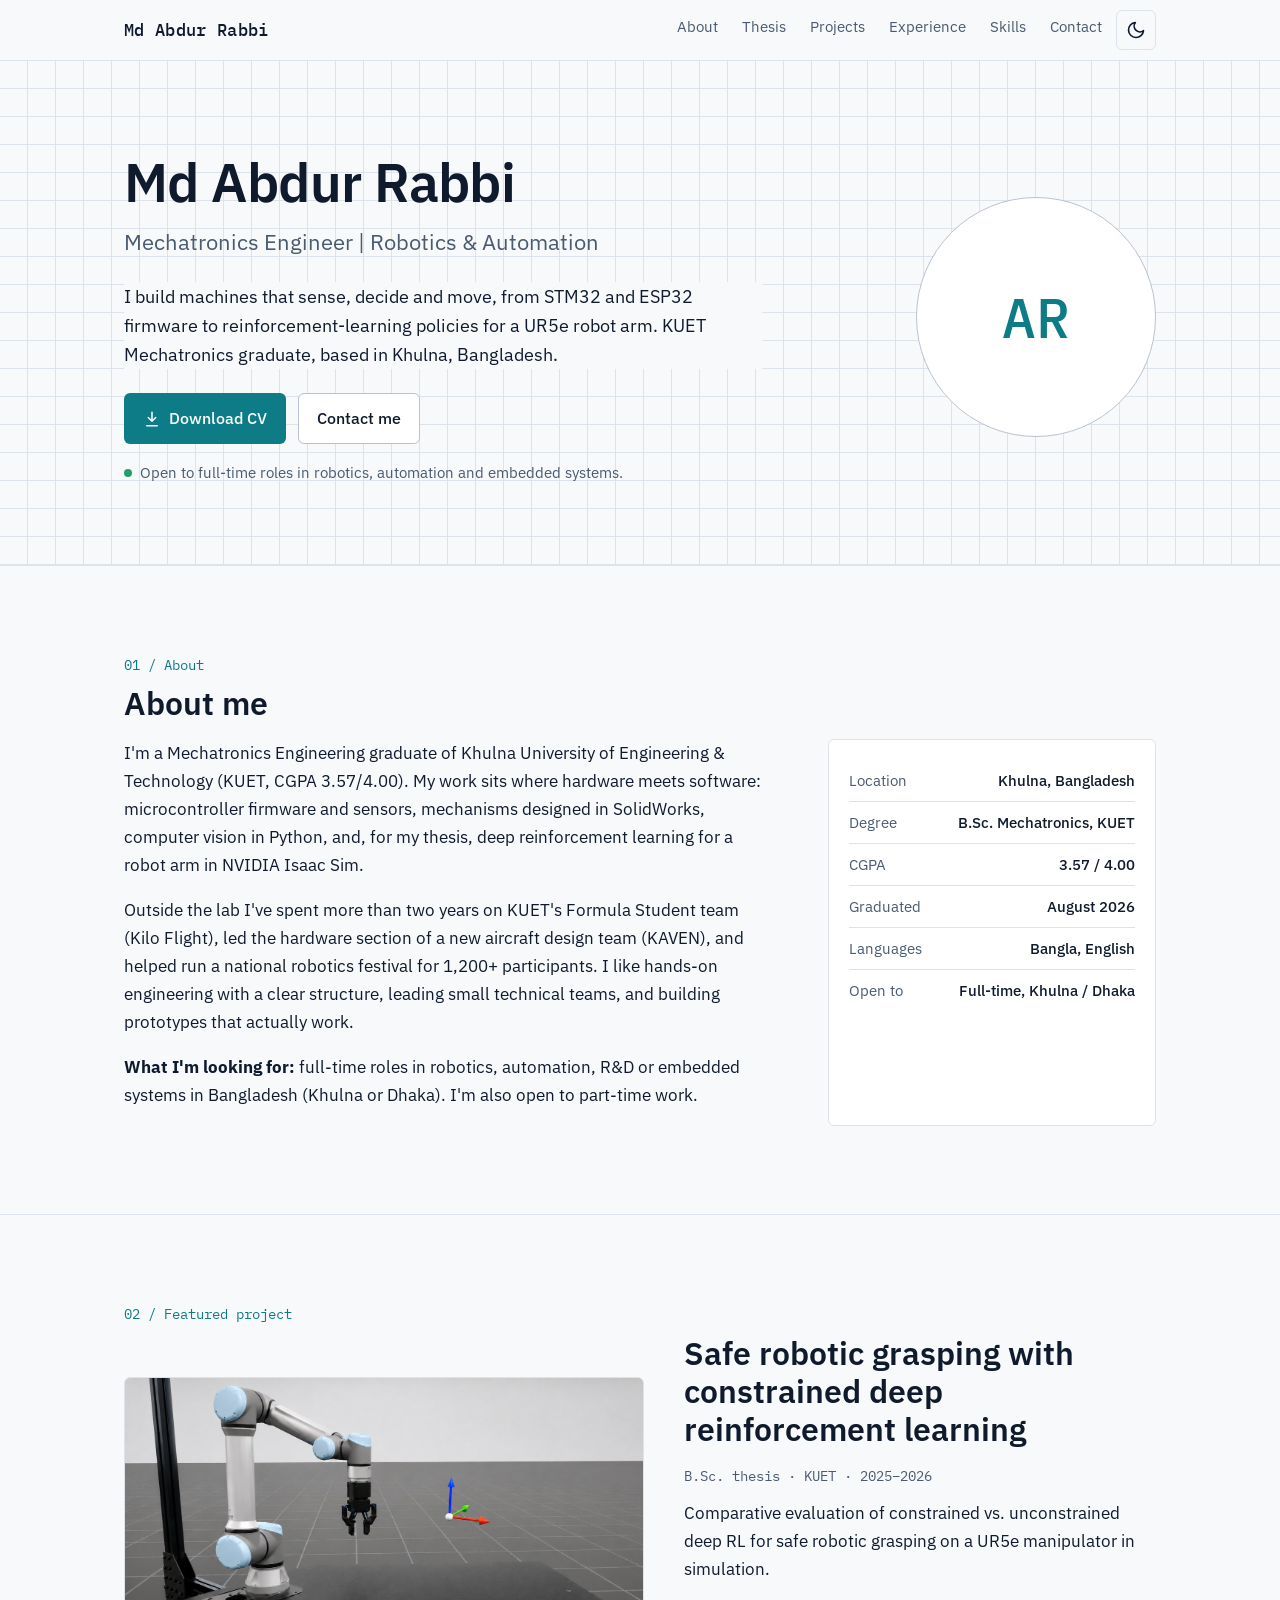
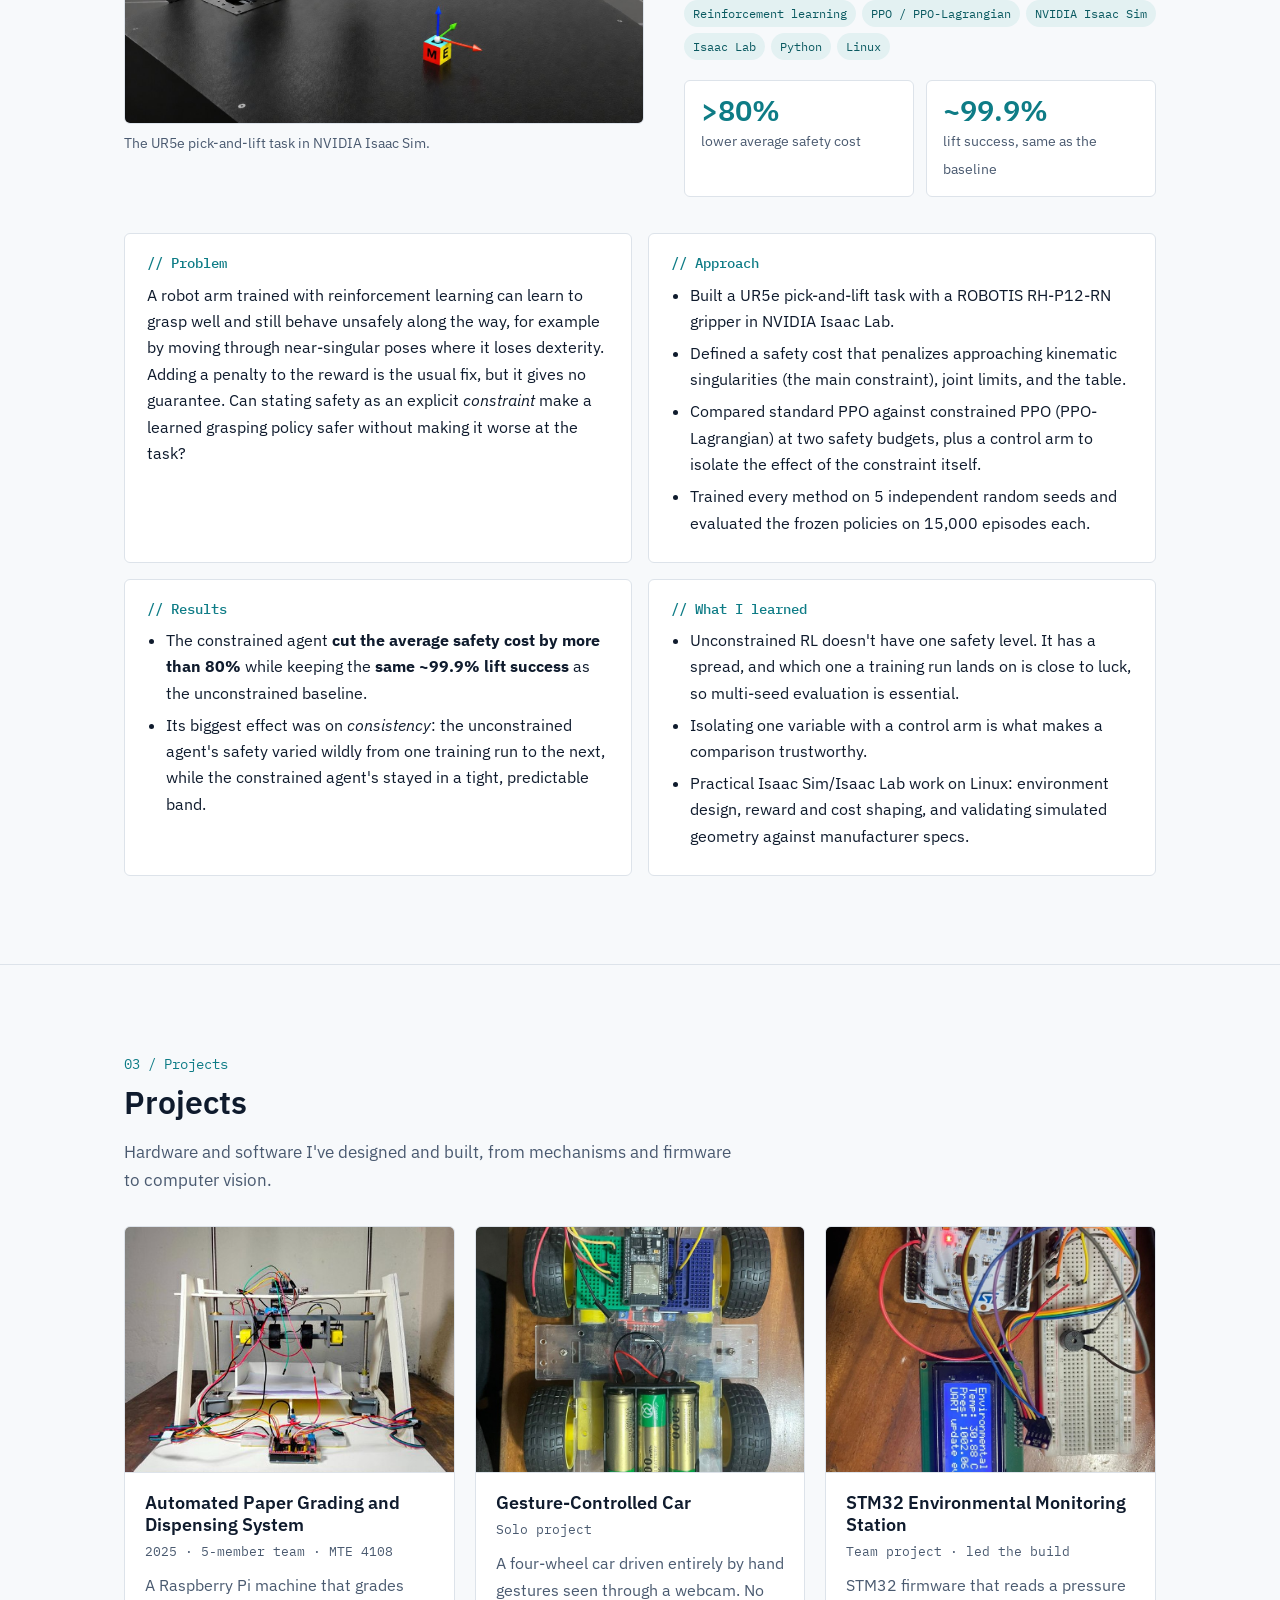
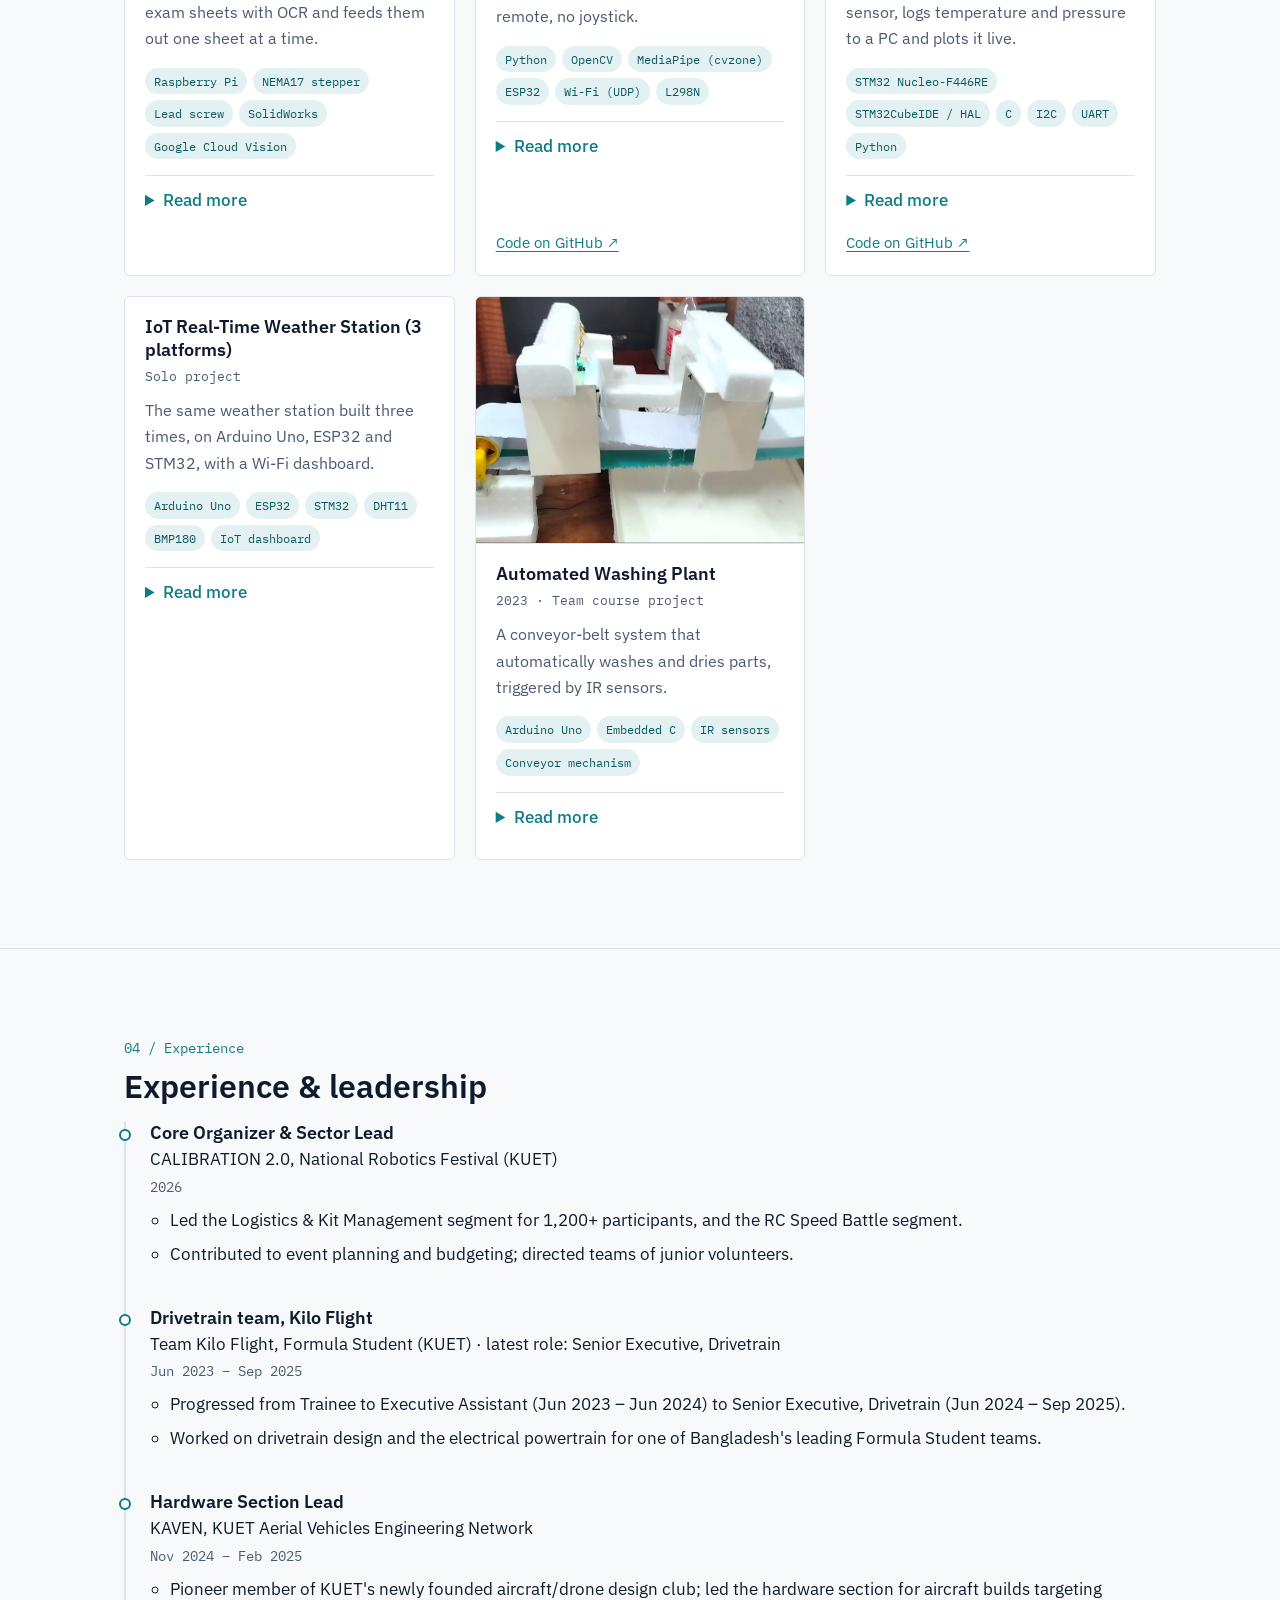
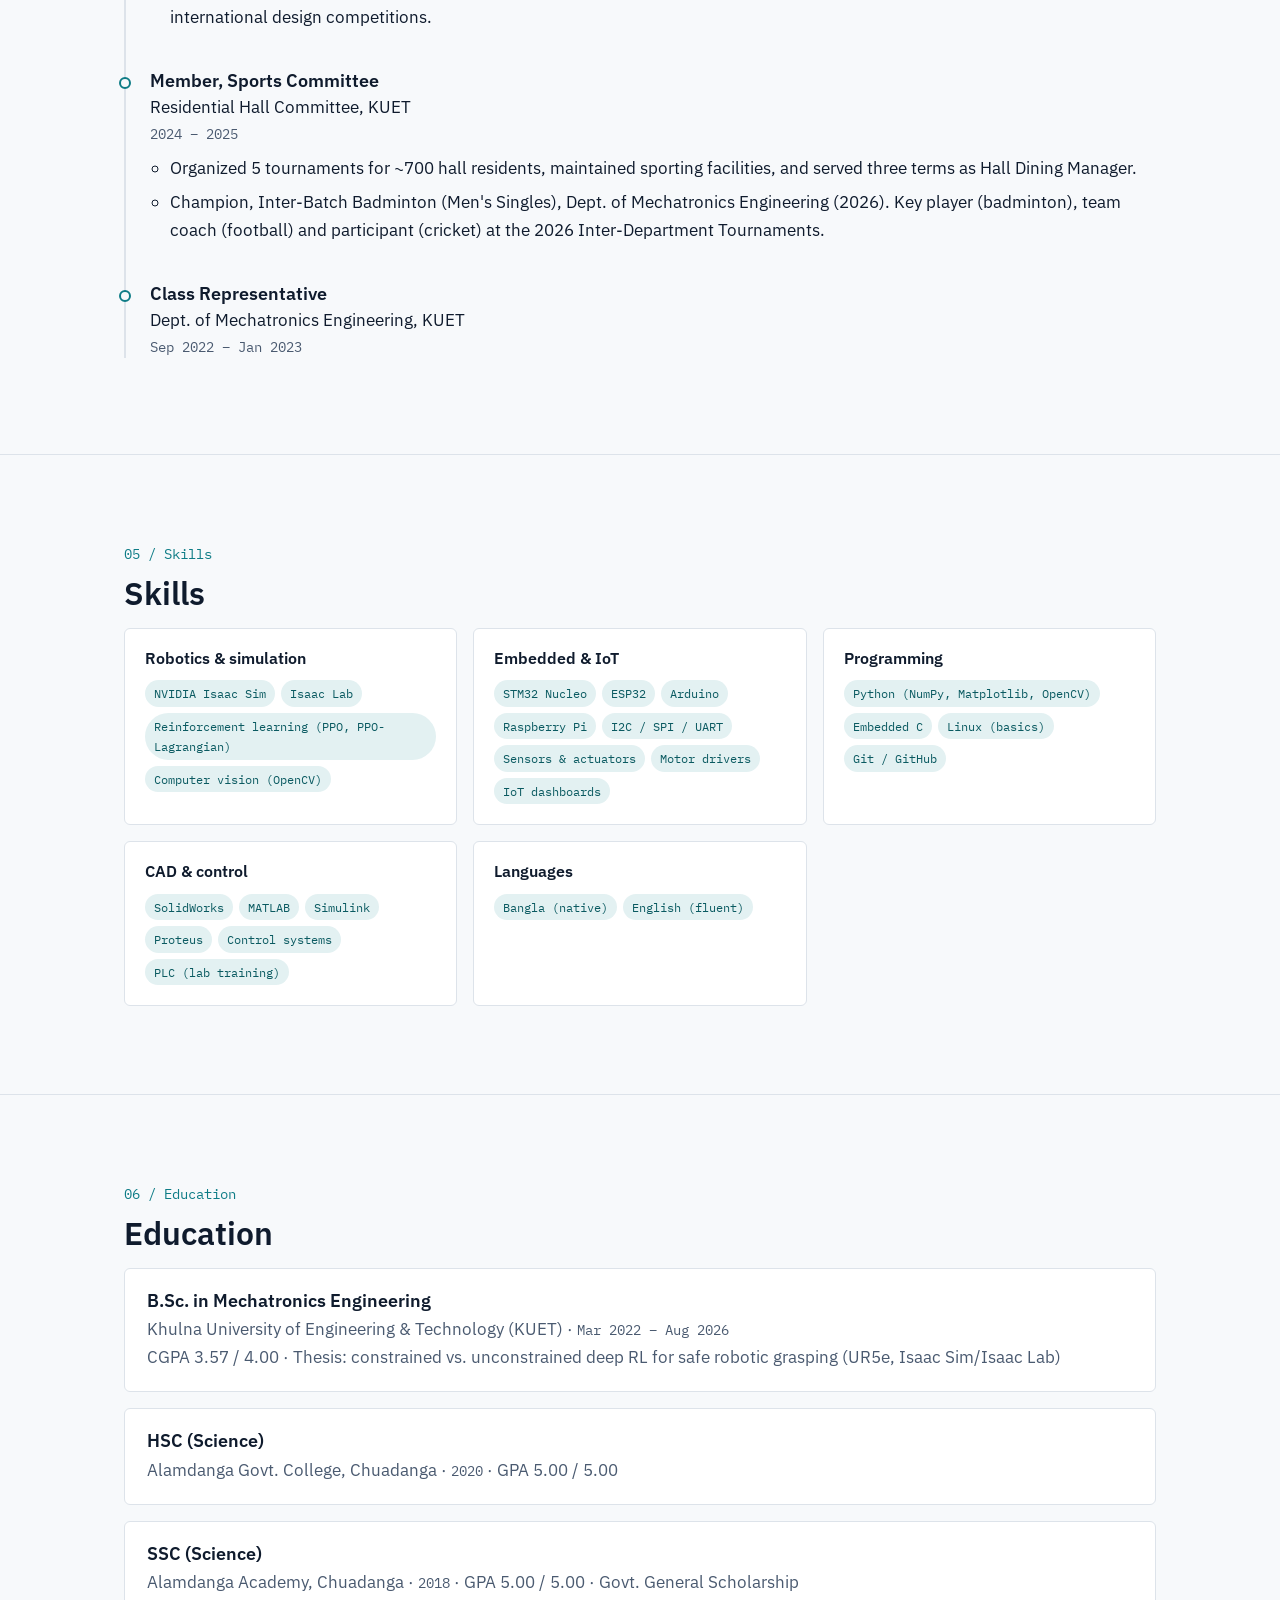
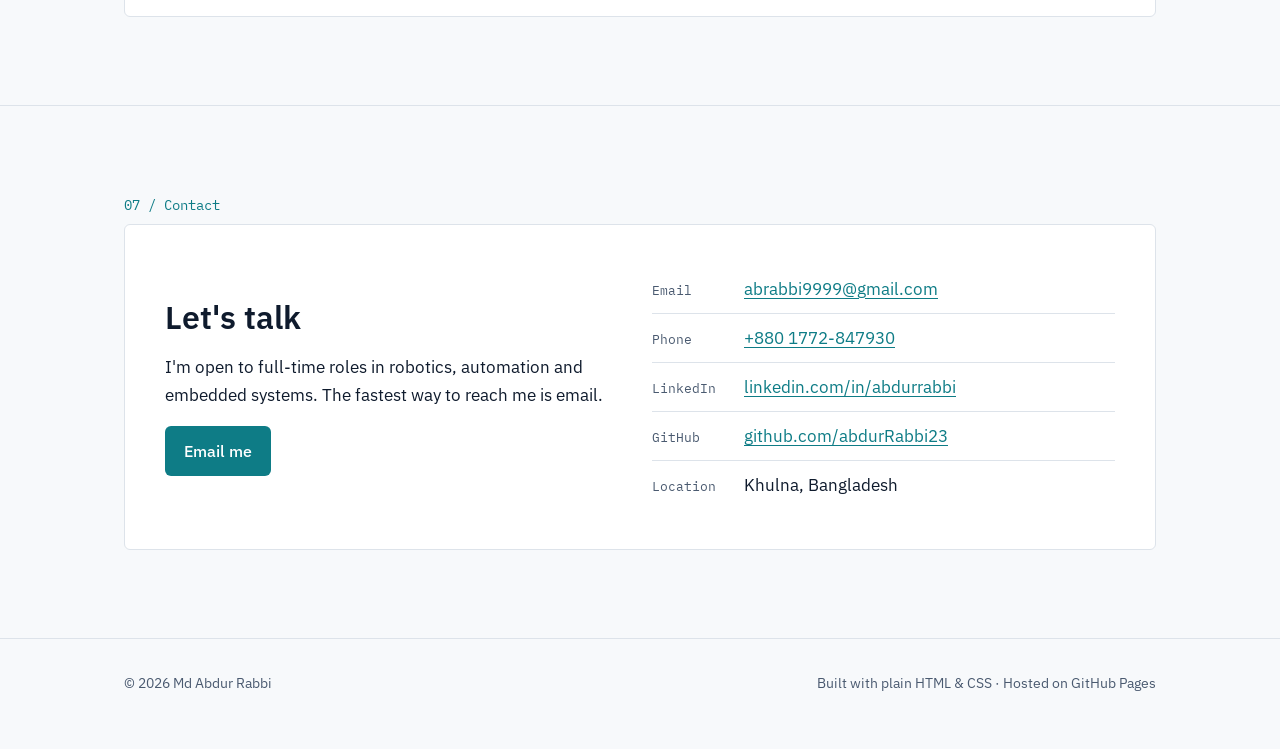
==== commit 3567a14d: "Kilo Flight: date range on the team, not the title (matches CV) Co-Authored-By: Claude Opus 5.5 <nor" ====
--- a/index.html
+++ b/index.html
@@ -363,8 +363,8 @@
           </li>
 
           <li>
-            <h3>Senior Executive, Drivetrain</h3>
-            <p class="org">Team Kilo Flight, Formula Student (KUET)</p>
+            <h3>Drivetrain team, Kilo Flight</h3>
+            <p class="org">Team Kilo Flight, Formula Student (KUET) · latest role: Senior Executive, Drivetrain</p>
             <p class="date">Jun 2023 – Sep 2025</p>
             <ul>
               <li>Progressed from Trainee to Executive Assistant (Jun 2023 – Jun 2024) to Senior Executive, Drivetrain (Jun 2024 – Sep 2025).</li>
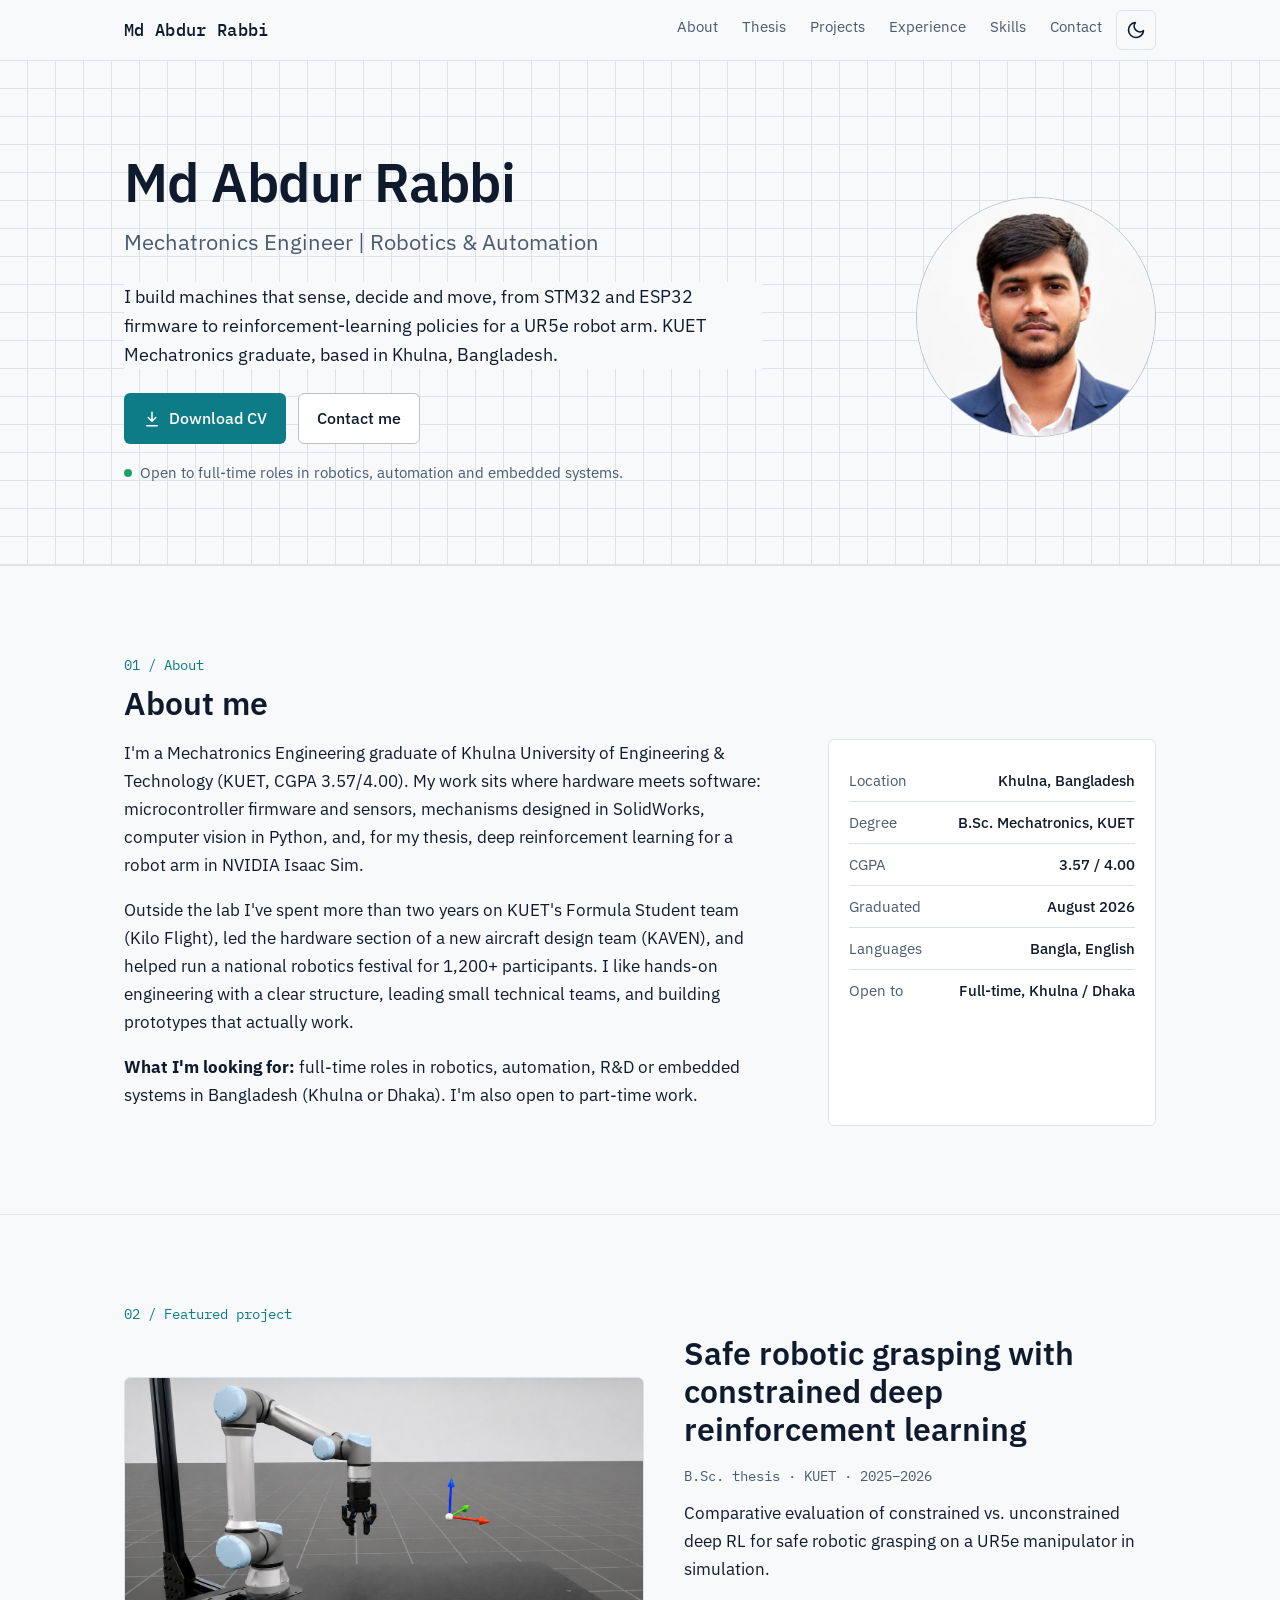
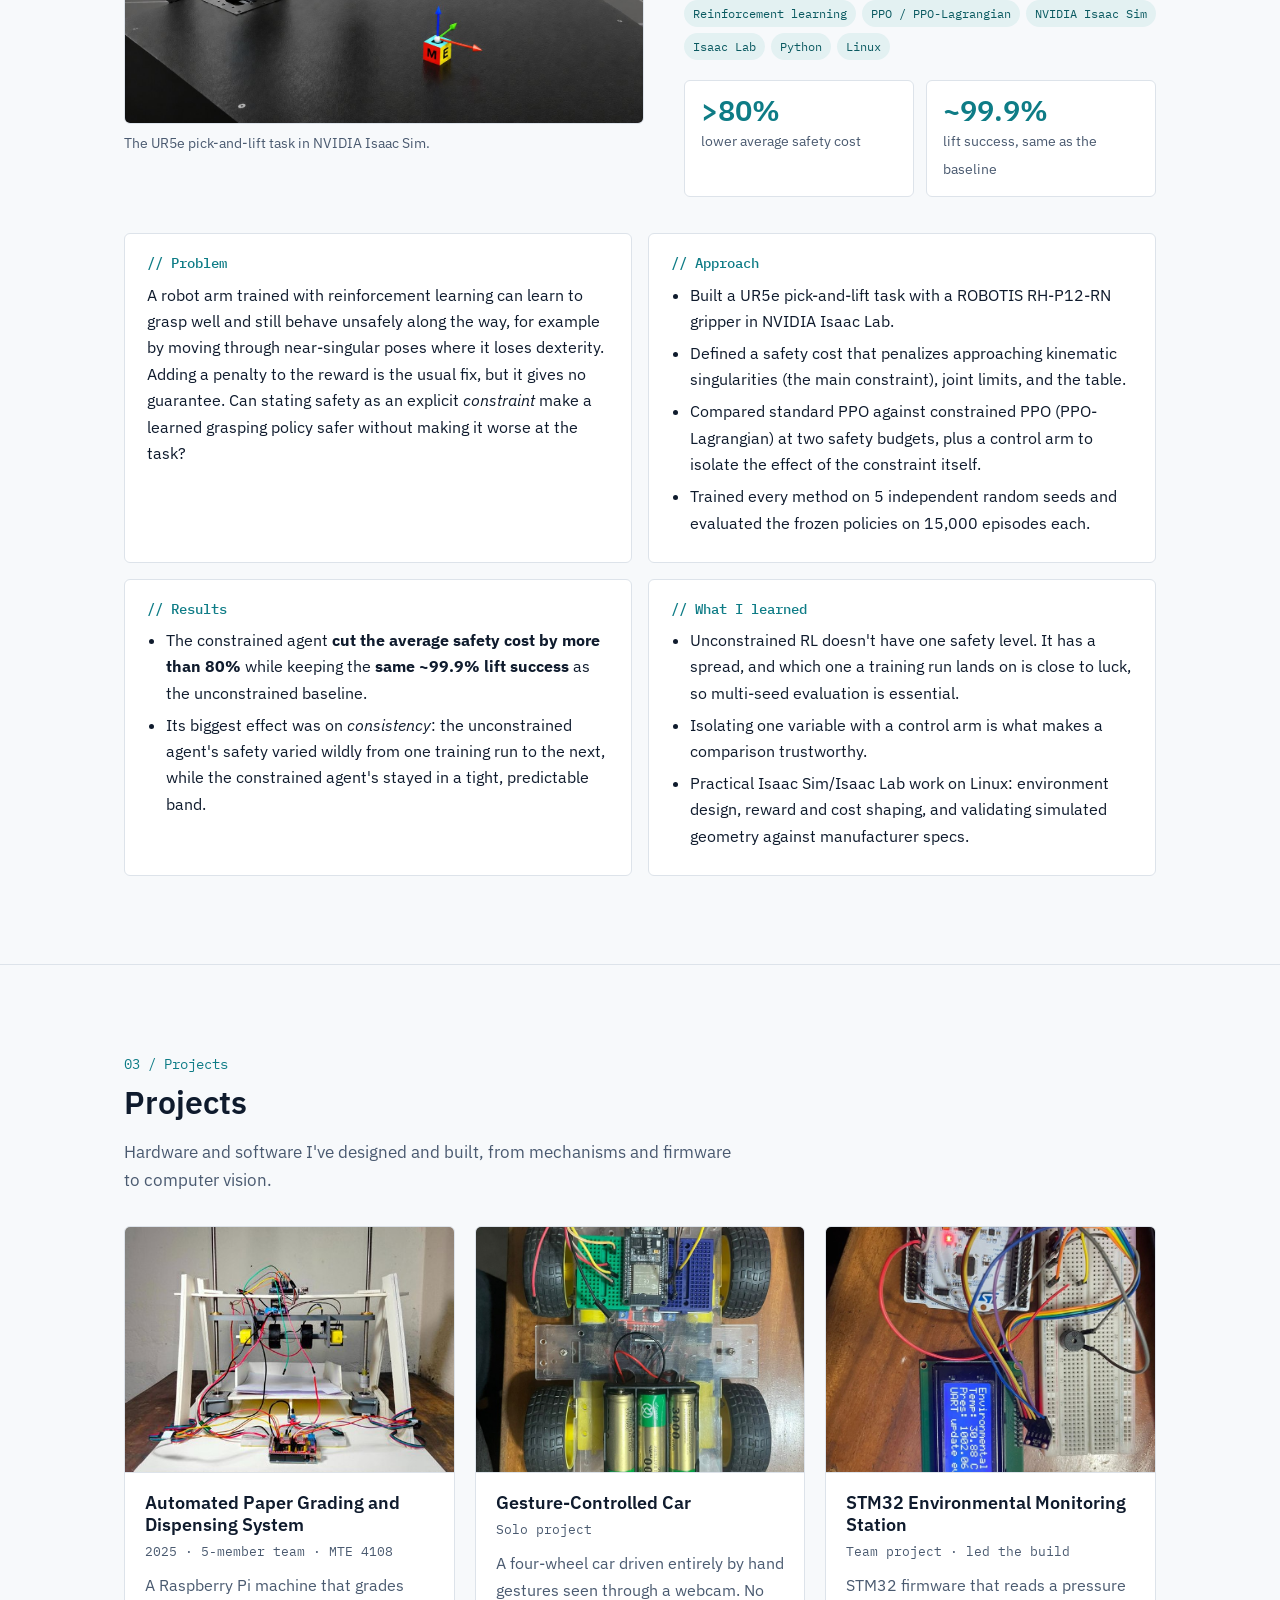
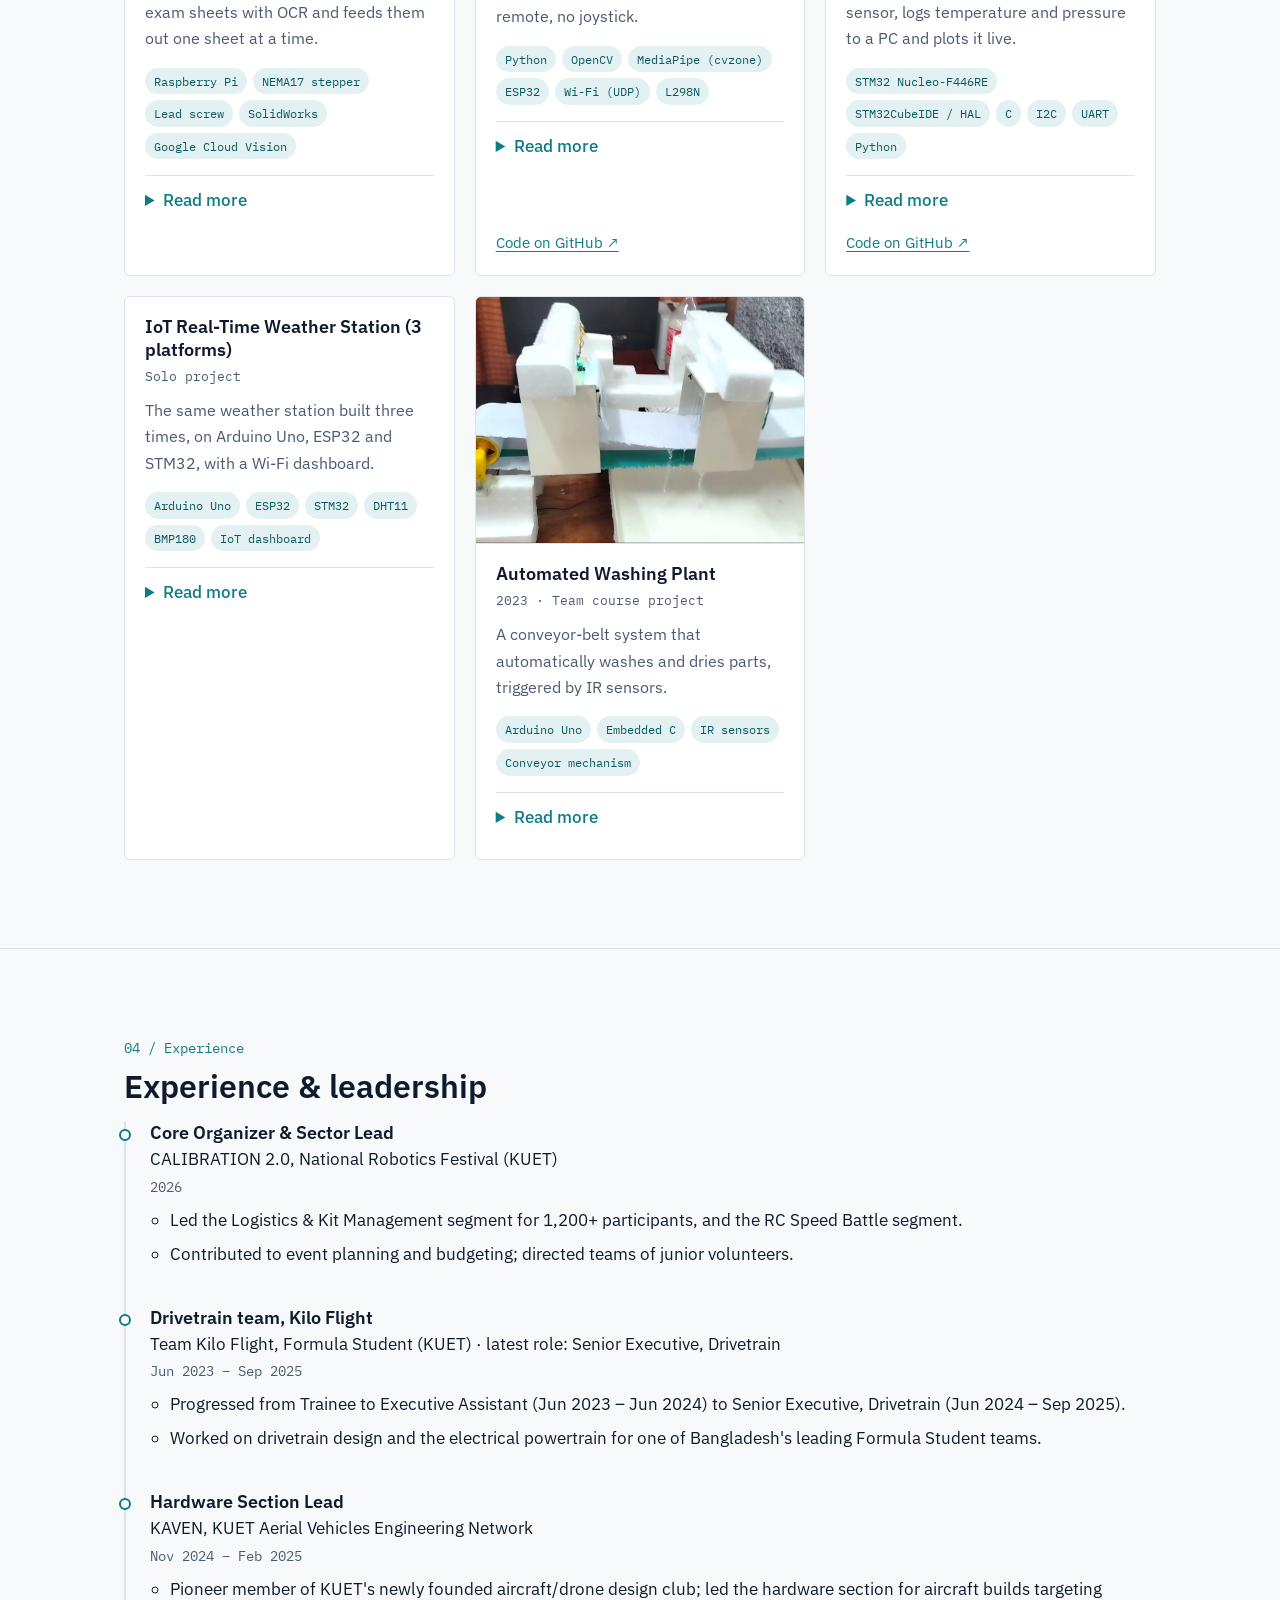
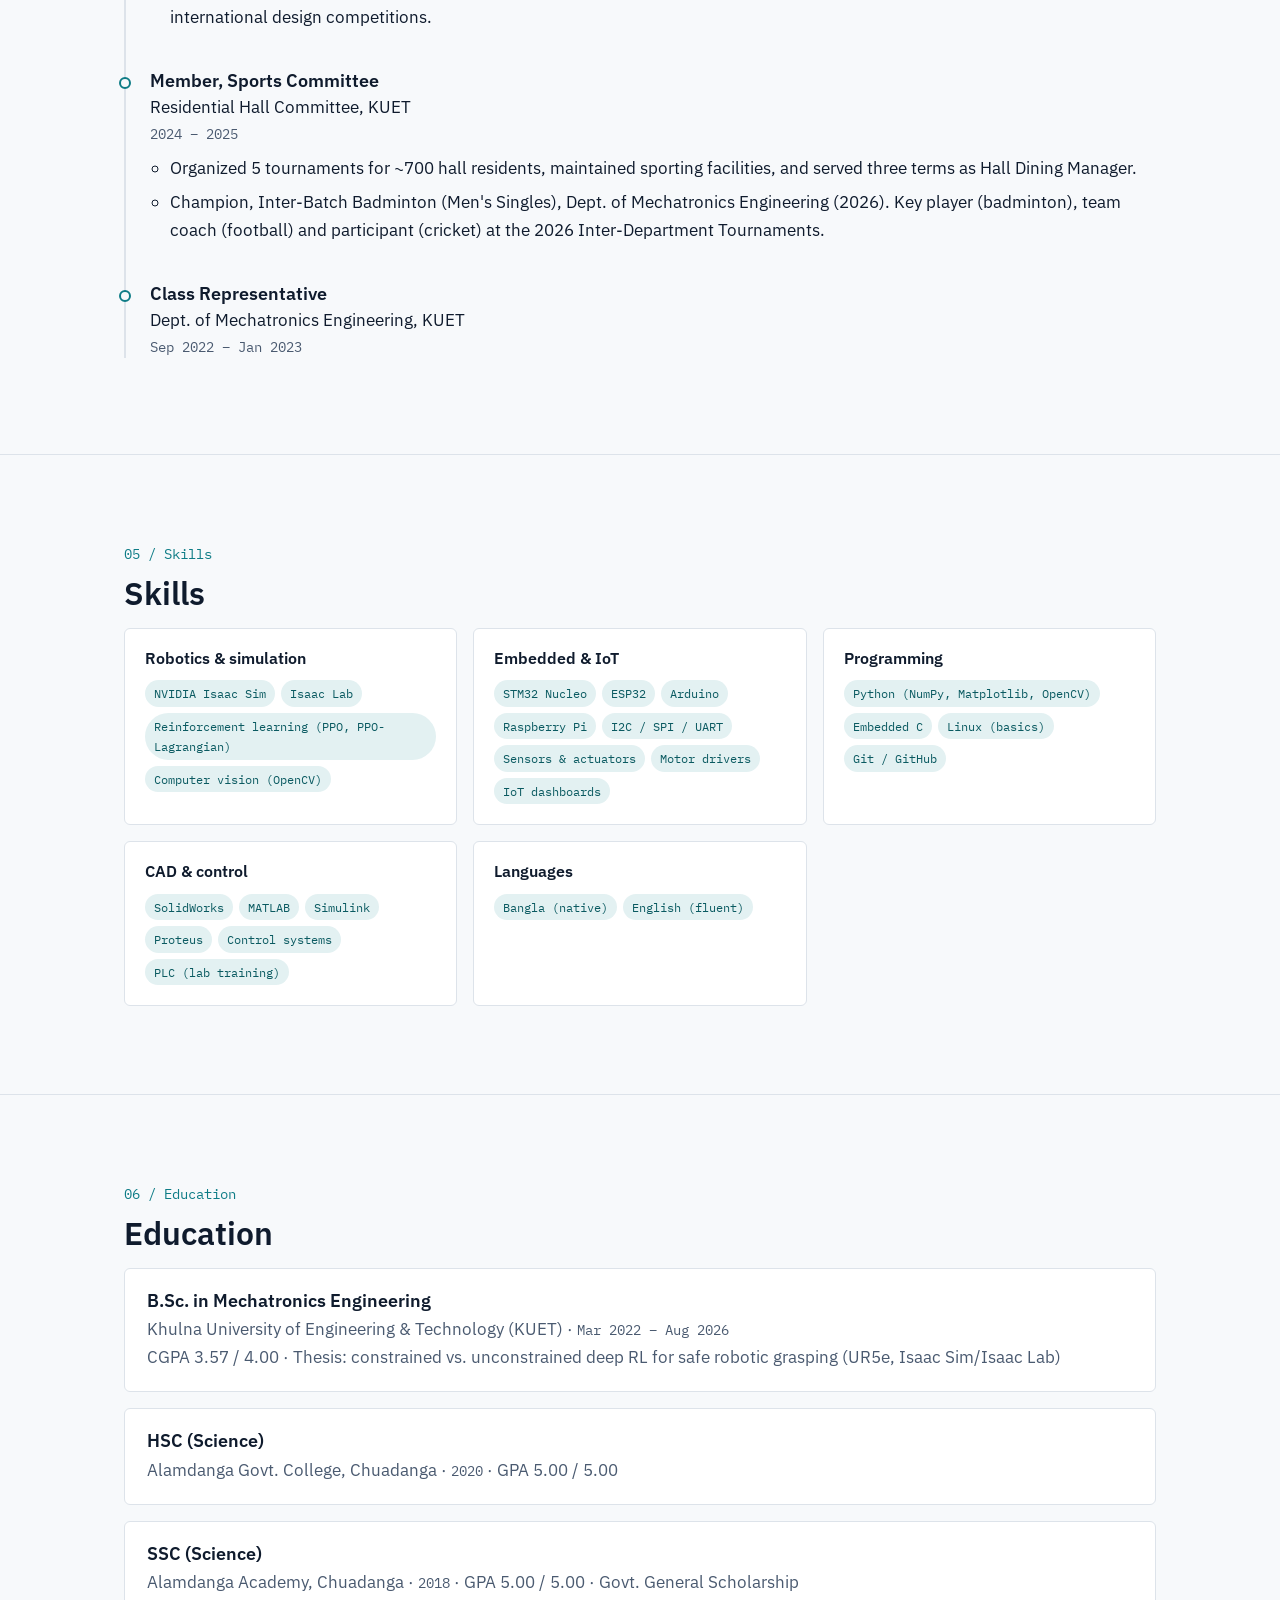
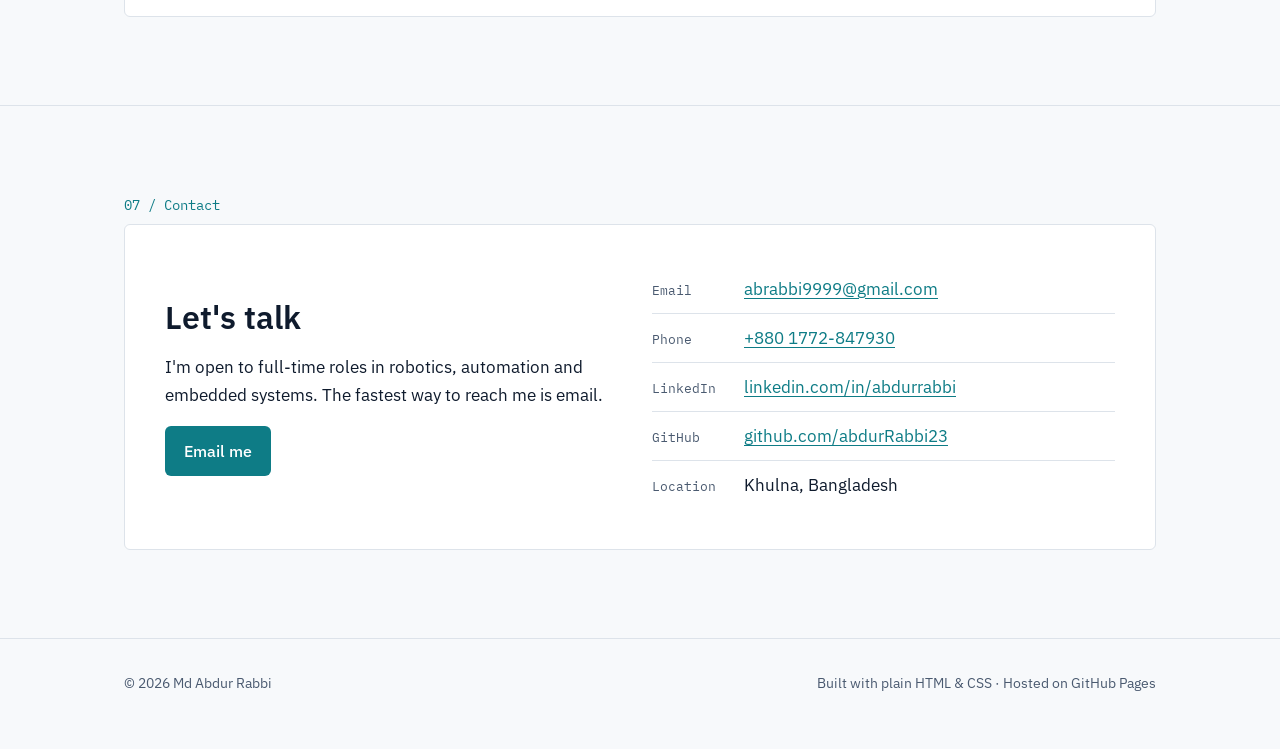
==== commit efb1bde6: "Add profile photo Co-Authored-By: Claude Opus 5.5 <noreply@anthropic.com>" ====
--- a/index.html
+++ b/index.html
@@ -61,6 +61,7 @@
     "@type": "Person",
     "name": "Md Abdur Rabbi",
     "jobTitle": "Mechatronics Engineer",
+    "image": "https://abdurrabbi23.github.io/assets/img/profile.jpg",
     "url": "https://abdurrabbi23.github.io/",
     "email": "mailto:abrabbi9999@gmail.com",
     "address": { "@type": "PostalAddress", "addressLocality": "Khulna", "addressCountry": "BD" },
@@ -117,9 +118,9 @@
           </div>
           <p class="availability">Open to full-time roles in robotics, automation and embedded systems.</p>
         </div>
-        <!-- PROFILE PHOTO: to use a real photo, replace the <div ...>AR</div> line below with:
-             <img class="avatar" src="assets/img/profile.jpg" alt="Photo of Md Abdur Rabbi" width="240" height="240"> -->
-        <div class="avatar avatar-placeholder" aria-hidden="true">AR</div>
+        <!-- PROFILE PHOTO: to change it, replace assets/img/profile.jpg with a new SQUARE photo
+             (same file name), e.g.  python tools/shrink_image.py "C:/path/photo.jpg" assets/img/profile.jpg 480 -->
+        <img class="avatar" src="assets/img/profile.jpg" alt="Photo of Md Abdur Rabbi" width="240" height="240">
       </div>
     </section>
 
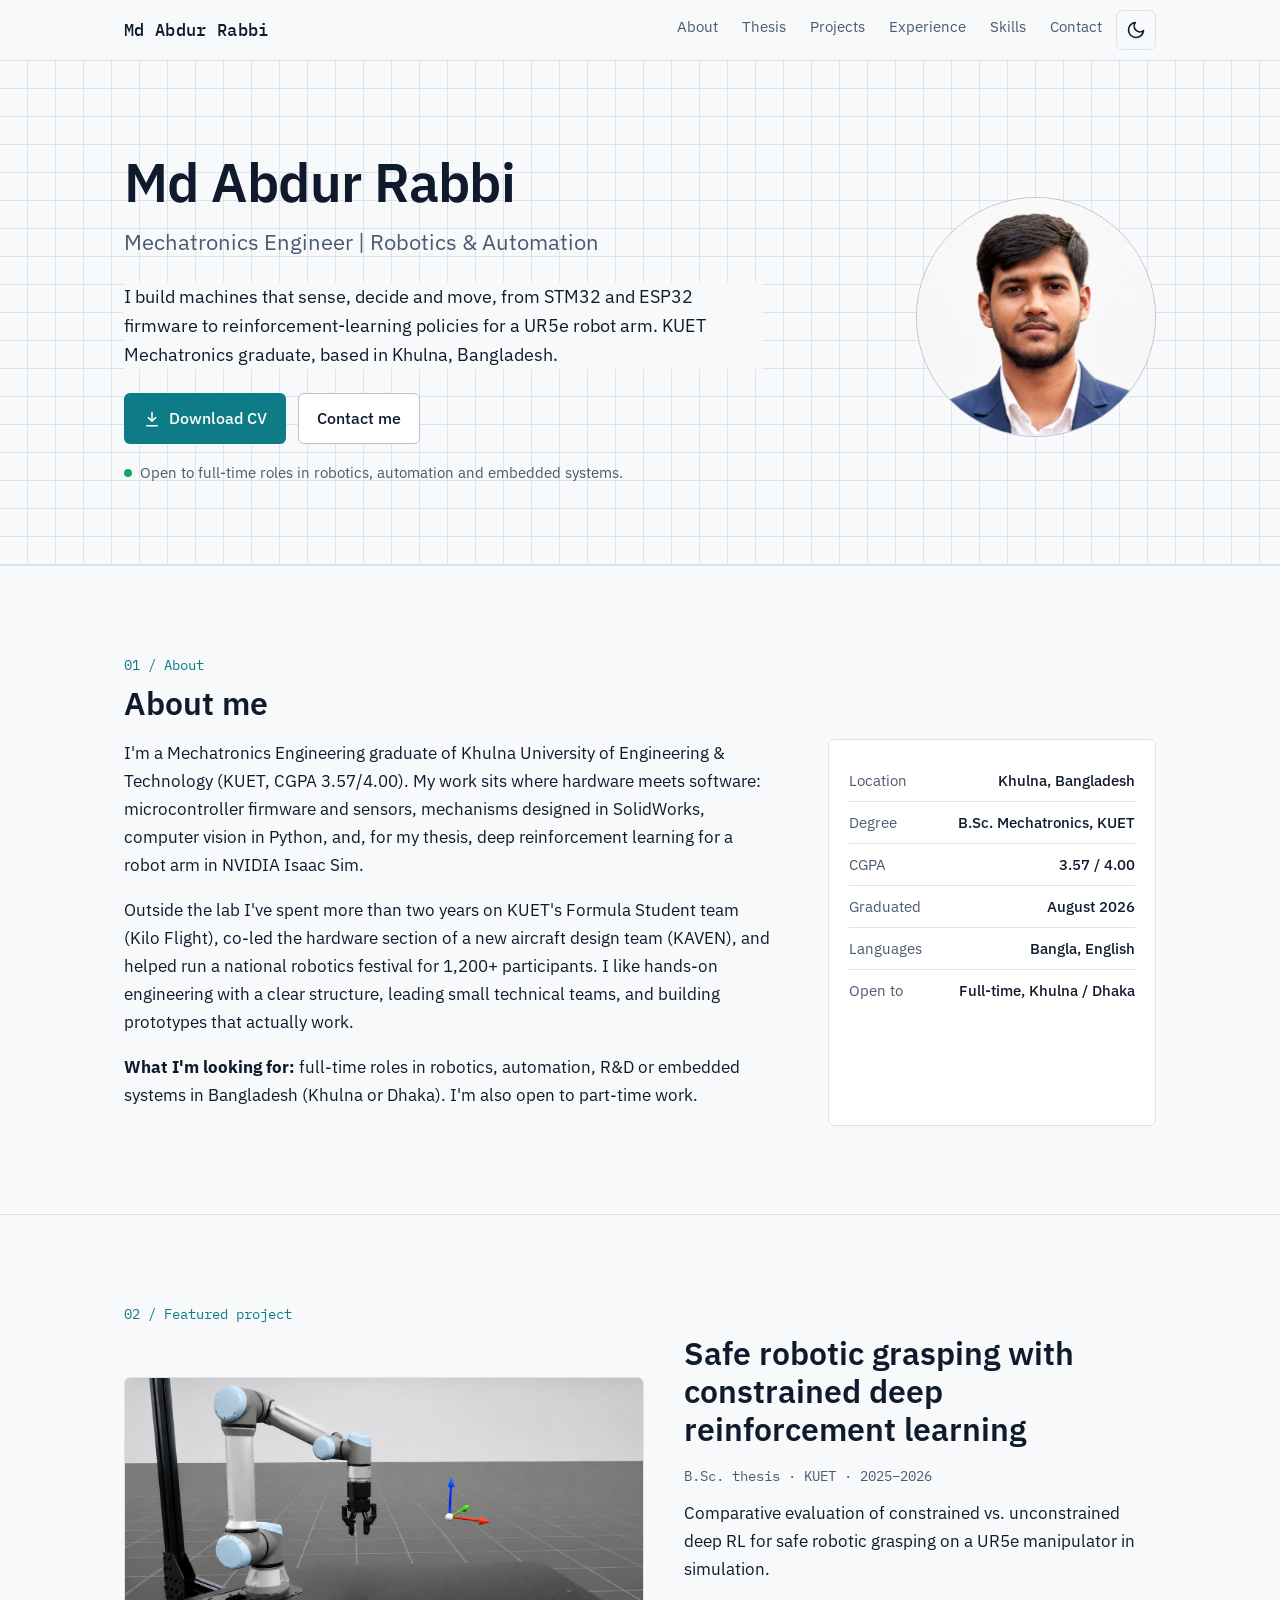
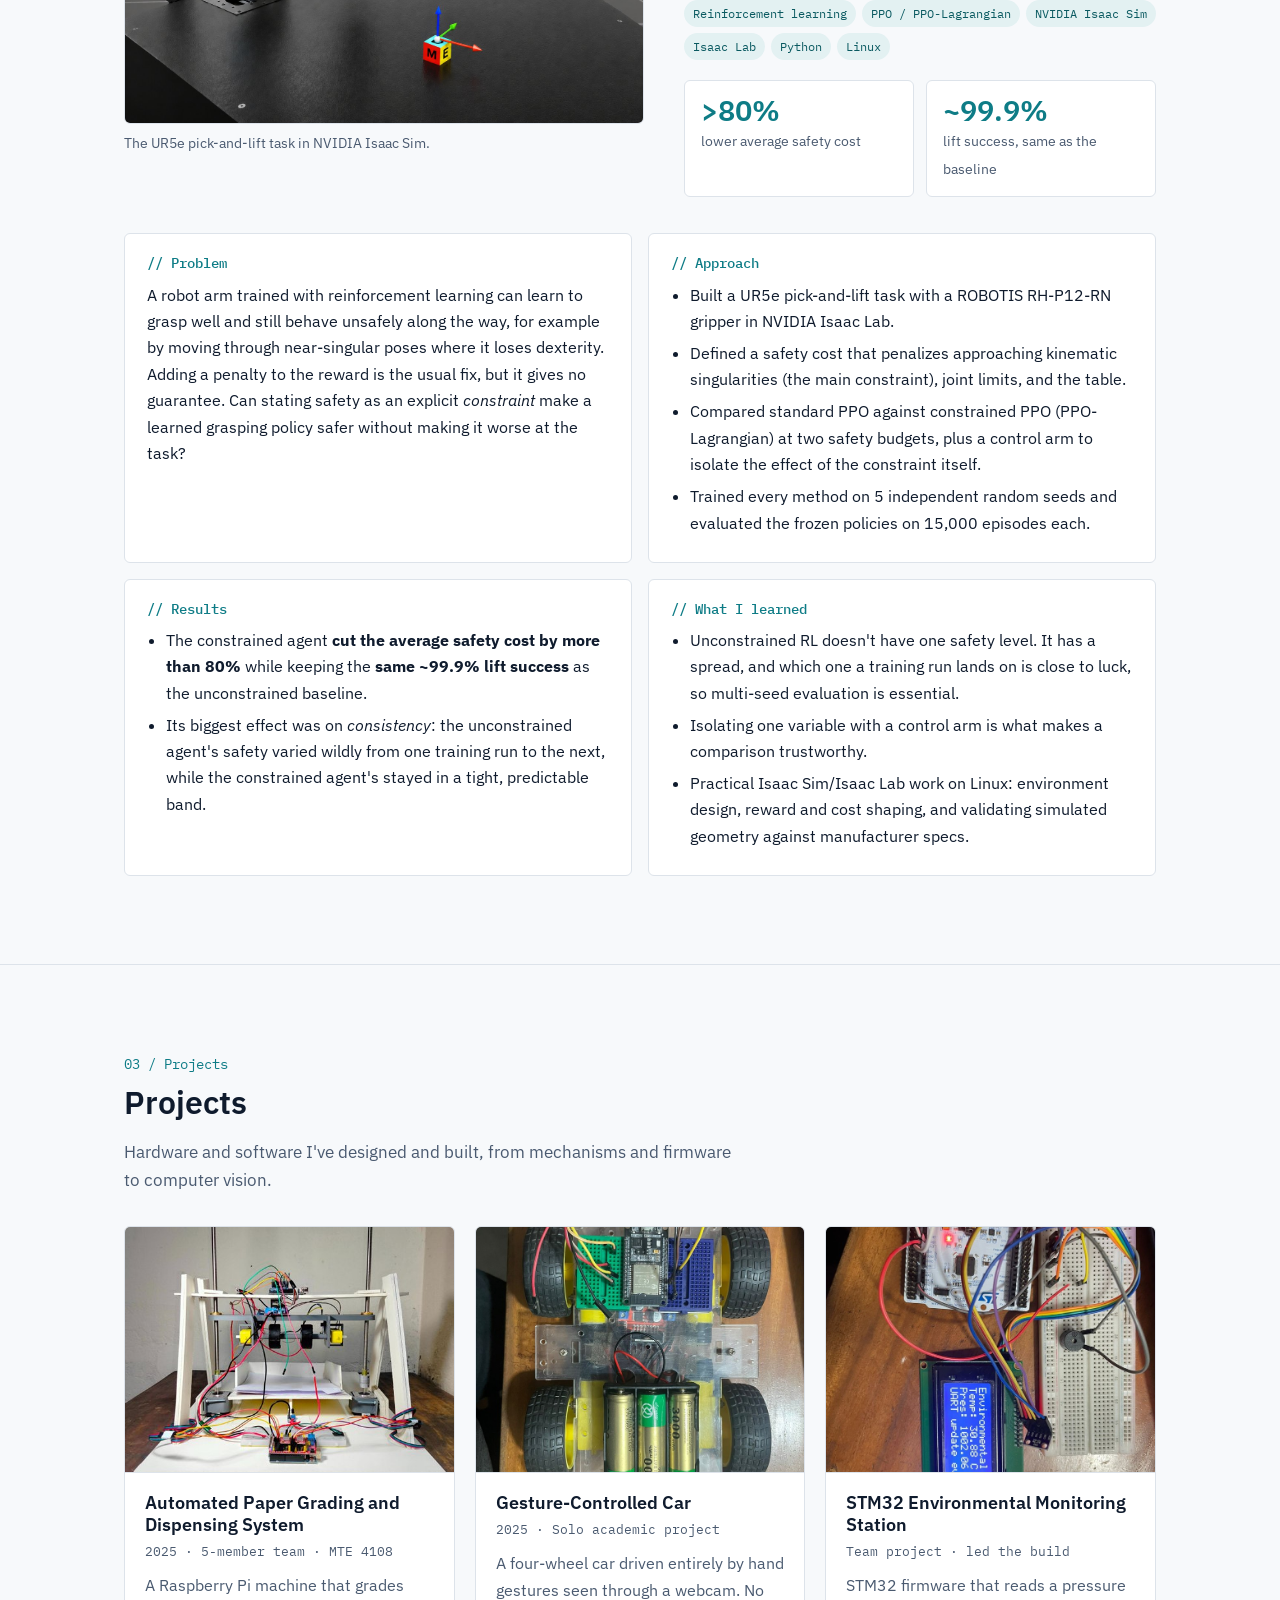
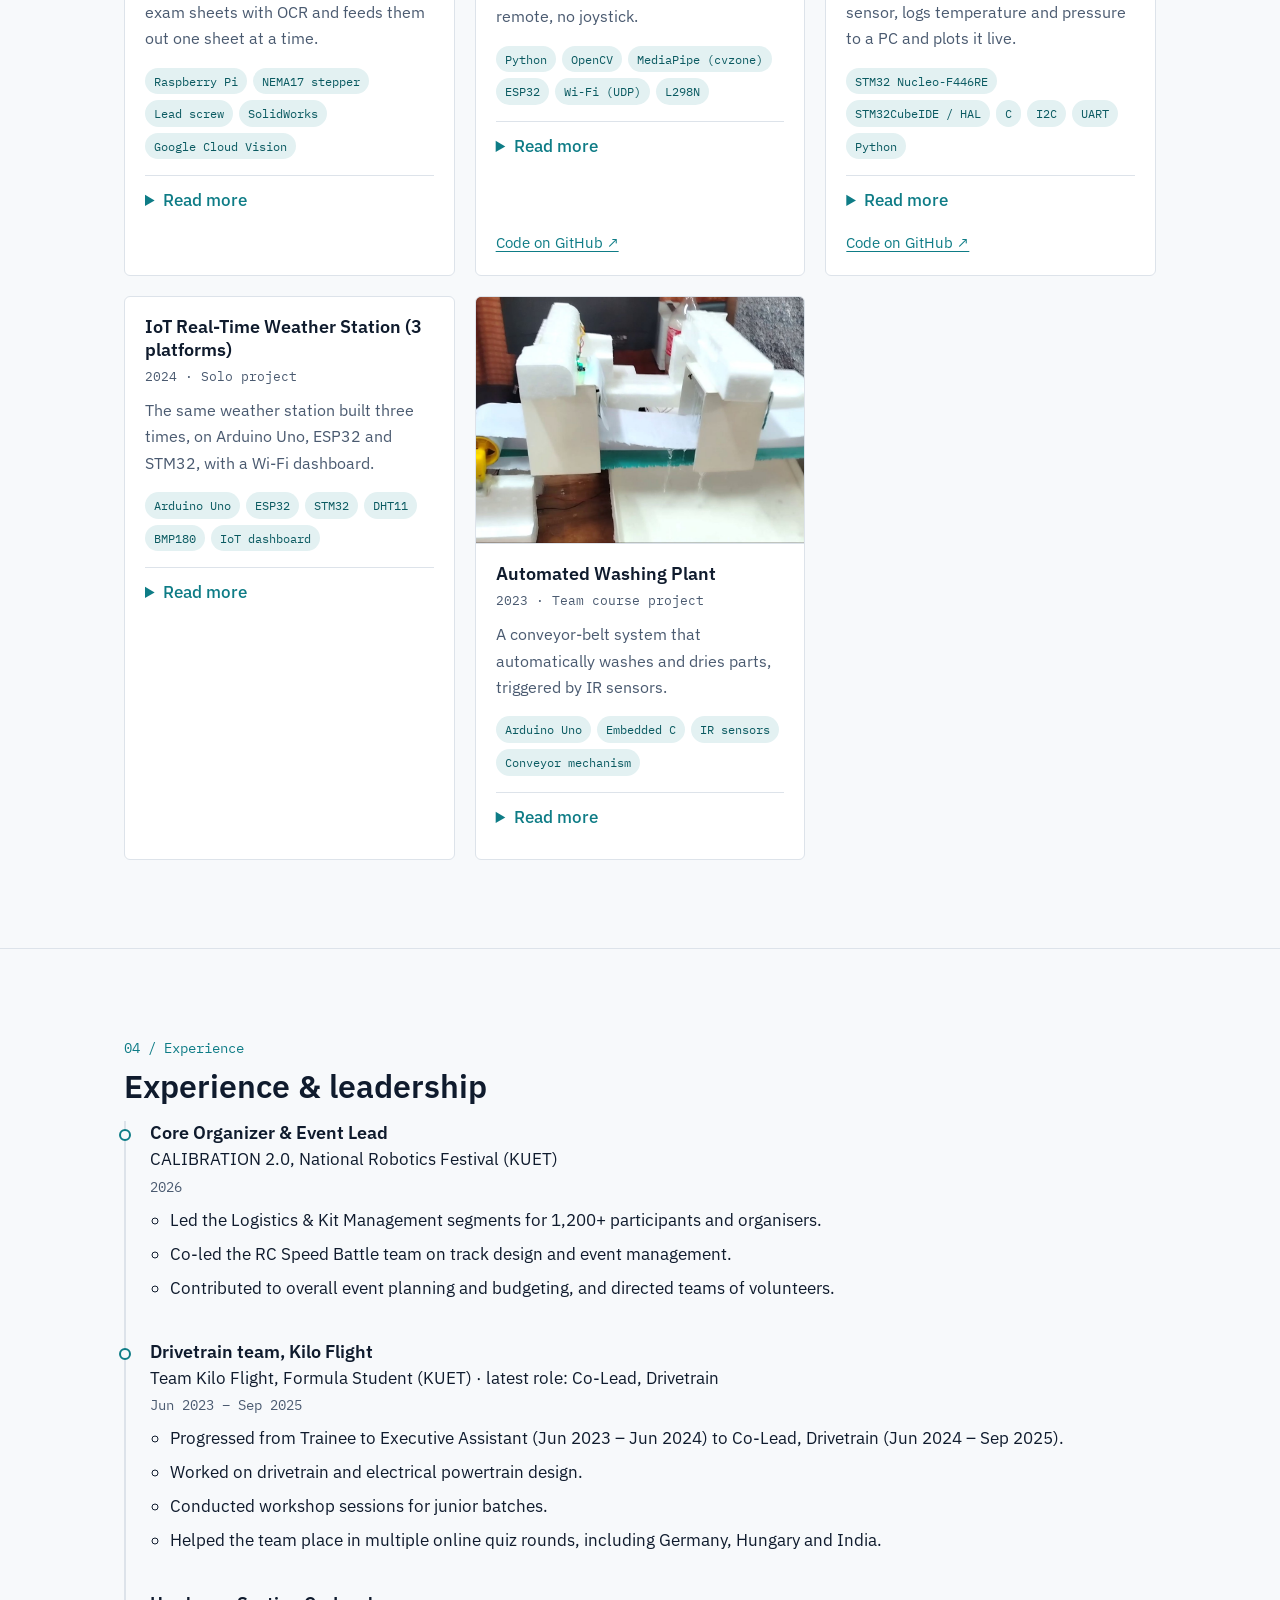
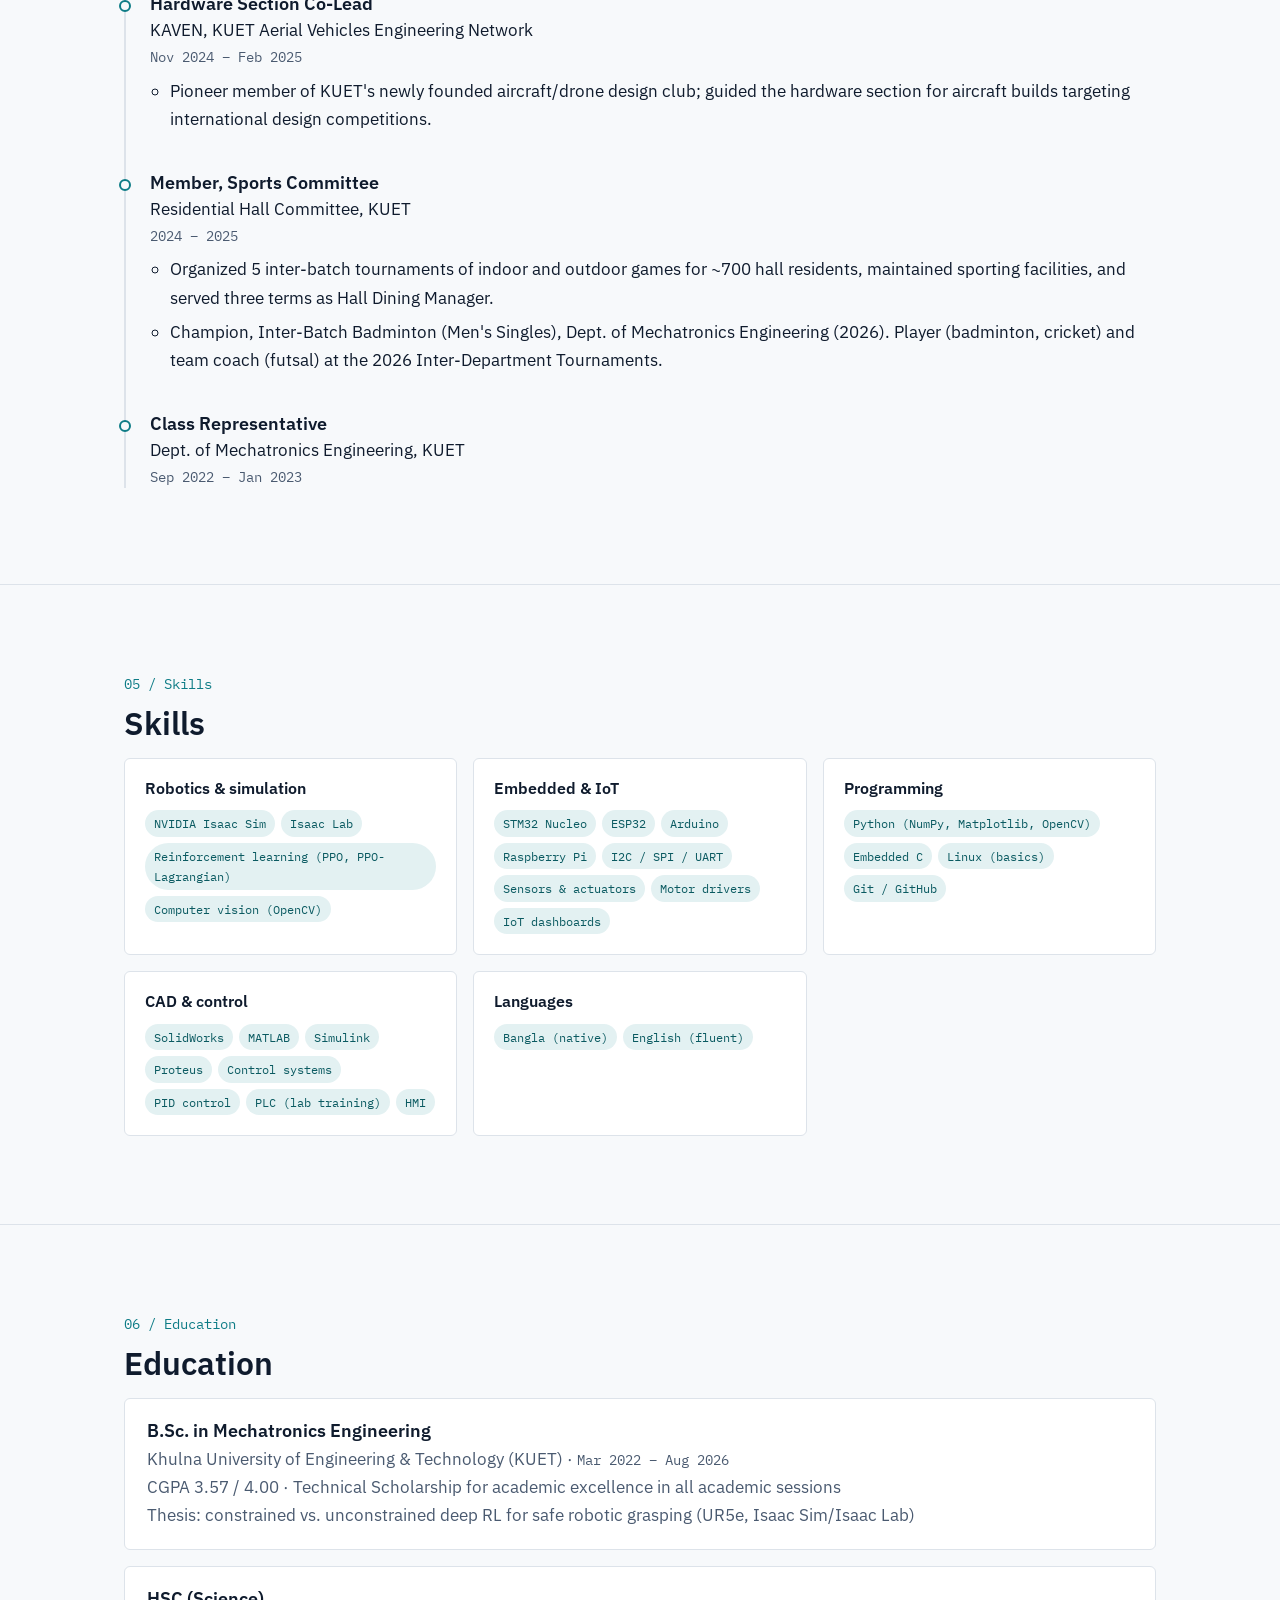
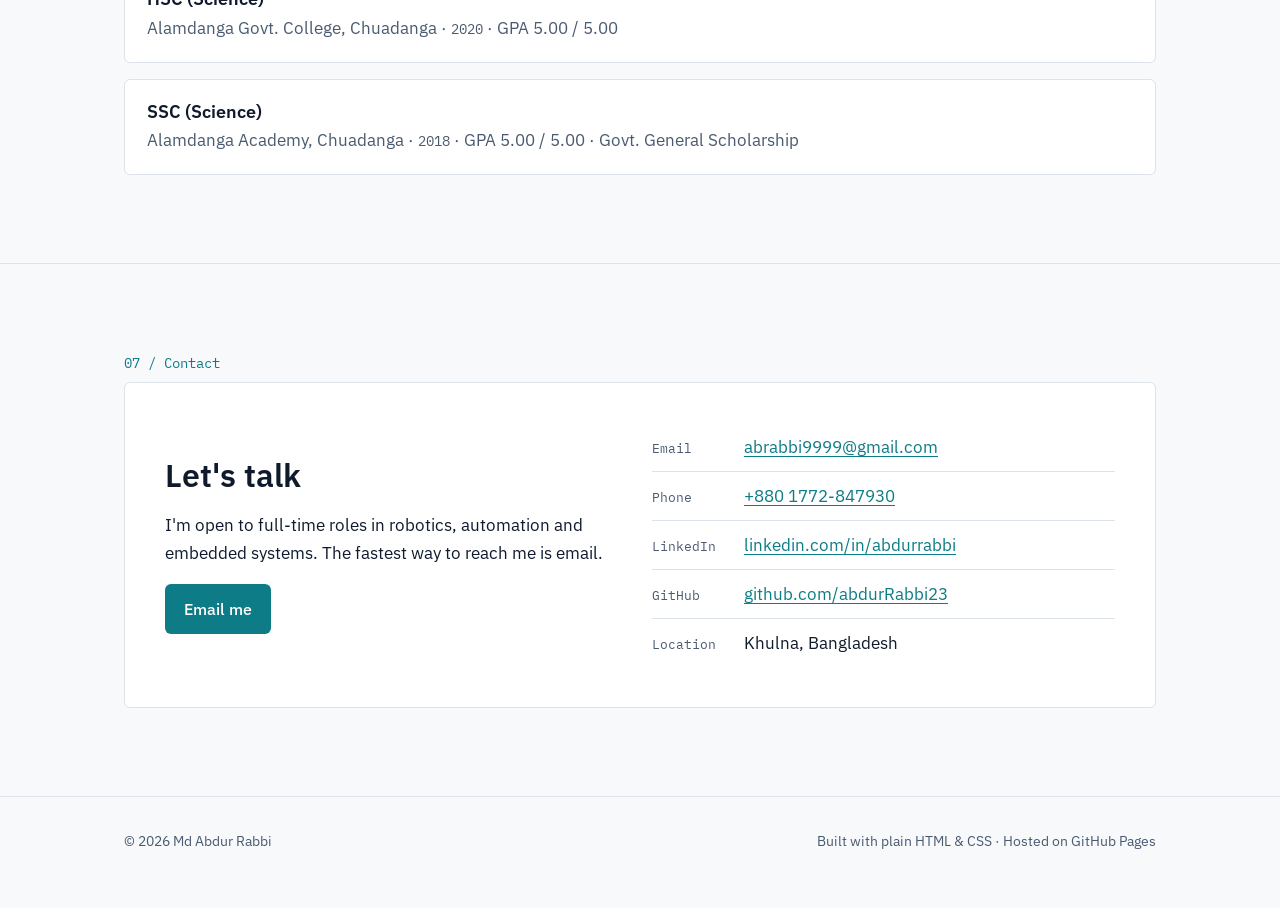
==== commit abec9ff7: "Update to new CV: titles (Event Lead, Co-Lead Drivetrain, Hardware Section Co-Lead), new achievement" ====
--- a/index.html
+++ b/index.html
@@ -19,6 +19,8 @@
   <title>Md Abdur Rabbi | Mechatronics Engineer, Robotics &amp; Automation</title>
   <meta name="description" content="Mechatronics Engineering graduate (KUET) building robotic, embedded and automation systems: safe reinforcement learning on a UR5e arm, STM32/ESP32 firmware, and hands-on prototypes.">
   <meta name="author" content="Md Abdur Rabbi">
+  <!-- Google Search Console ownership proof. Keep this line forever (removing it un-verifies the site). -->
+  <meta name="google-site-verification" content="-KSDUiZuho1-F-tDMPb9t9saRdvbdDowSa5OHQzRX9U" />
   <link rel="canonical" href="https://abdurrabbi23.github.io/">
 
   <!-- Open Graph: the preview card on LinkedIn, Facebook, WhatsApp -->
@@ -133,7 +135,7 @@
         <div class="about-grid">
           <div>
             <p>I'm a Mechatronics Engineering graduate of Khulna University of Engineering &amp; Technology (KUET, CGPA 3.57/4.00). My work sits where hardware meets software: microcontroller firmware and sensors, mechanisms designed in SolidWorks, computer vision in Python, and, for my thesis, deep reinforcement learning for a robot arm in NVIDIA Isaac Sim.</p>
-            <p>Outside the lab I've spent more than two years on KUET's Formula Student team (Kilo Flight), led the hardware section of a new aircraft design team (KAVEN), and helped run a national robotics festival for 1,200+ participants. I like hands-on engineering with a clear structure, leading small technical teams, and building prototypes that actually work.</p>
+            <p>Outside the lab I've spent more than two years on KUET's Formula Student team (Kilo Flight), co-led the hardware section of a new aircraft design team (KAVEN), and helped run a national robotics festival for 1,200+ participants. I like hands-on engineering with a clear structure, leading small technical teams, and building prototypes that actually work.</p>
             <p><strong>What I'm looking for:</strong> full-time roles in robotics, automation, R&amp;D or embedded systems in Bangladesh (Khulna or Dhaka). I'm also open to part-time work.</p>
           </div>
           <ul class="facts">
@@ -235,7 +237,7 @@
                 <ul>
                   <li><strong>Problem:</strong> Grading paper exams by hand is slow, repetitive and error-prone.</li>
                   <li><strong>The system:</strong> A camera captures each answer sheet. OCR (Google Cloud Vision) reads the answers and checks them against a stored key, and the score is shown on a laptop. A roller mechanism then dispenses the graded sheet and feeds the next one.</li>
-                  <li><strong>My role:</strong> I designed the NEMA17 lead-screw paper-feed mechanism, which lowers the roller carriage by 0.12 mm per sheet (the thickness of 100 GSM paper), and integrated the Raspberry Pi control for the OCR grading pipeline.</li>
+                  <li><strong>My role:</strong> I helped design the NEMA17 lead-screw paper-feed mechanism, which lowers the roller carriage by 0.12 mm per sheet (the thickness of 100 GSM paper), debugged the hardware, and integrated the Raspberry Pi control for the OCR grading pipeline.</li>
                   <li><strong>Result:</strong> Built and demonstrated as a working prototype (MTE 4108 Design of Mechatronic Systems sessional).</li>
                 </ul>
                 <figure>
@@ -253,7 +255,7 @@
                  alt="Four-wheel robot car with an ESP32 board, motor driver and three 18650 batteries on an acrylic chassis">
             <div class="card-body">
               <h3>Gesture-Controlled Car</h3>
-              <p class="card-meta">Solo project</p>
+              <p class="card-meta">2025 · Solo academic project</p>
               <p class="card-summary">A four-wheel car driven entirely by hand gestures seen through a webcam. No remote, no joystick.</p>
               <ul class="tags" aria-label="Technologies">
                 <li>Python</li><li>OpenCV</li><li>MediaPipe (cvzone)</li><li>ESP32</li><li>Wi-Fi (UDP)</li><li>L298N</li>
@@ -303,7 +305,7 @@
           <article class="card">
             <div class="card-body">
               <h3>IoT Real-Time Weather Station (3 platforms)</h3>
-              <p class="card-meta">Solo project</p>
+              <p class="card-meta">2024 · Solo project</p>
               <p class="card-summary">The same weather station built three times, on Arduino Uno, ESP32 and STM32, with a Wi-Fi dashboard.</p>
               <ul class="tags" aria-label="Technologies">
                 <li>Arduino Uno</li><li>ESP32</li><li>STM32</li><li>DHT11</li><li>BMP180</li><li>IoT dashboard</li>
@@ -354,31 +356,34 @@
         <ol class="timeline">
 
           <li>
-            <h3>Core Organizer &amp; Sector Lead</h3>
+            <h3>Core Organizer &amp; Event Lead</h3>
             <p class="org">CALIBRATION 2.0, National Robotics Festival (KUET)</p>
             <p class="date">2026</p>
             <ul>
-              <li>Led the Logistics &amp; Kit Management segment for 1,200+ participants, and the RC Speed Battle segment.</li>
-              <li>Contributed to event planning and budgeting; directed teams of junior volunteers.</li>
+              <li>Led the Logistics &amp; Kit Management segments for 1,200+ participants and organisers.</li>
+              <li>Co-led the RC Speed Battle team on track design and event management.</li>
+              <li>Contributed to overall event planning and budgeting, and directed teams of volunteers.</li>
             </ul>
           </li>
 
           <li>
             <h3>Drivetrain team, Kilo Flight</h3>
-            <p class="org">Team Kilo Flight, Formula Student (KUET) · latest role: Senior Executive, Drivetrain</p>
+            <p class="org">Team Kilo Flight, Formula Student (KUET) · latest role: Co-Lead, Drivetrain</p>
             <p class="date">Jun 2023 – Sep 2025</p>
             <ul>
-              <li>Progressed from Trainee to Executive Assistant (Jun 2023 – Jun 2024) to Senior Executive, Drivetrain (Jun 2024 – Sep 2025).</li>
-              <li>Worked on drivetrain design and the electrical powertrain for one of Bangladesh's leading Formula Student teams.</li>
-            </ul>
-          </li>
-
-          <li>
-            <h3>Hardware Section Lead</h3>
+              <li>Progressed from Trainee to Executive Assistant (Jun 2023 – Jun 2024) to Co-Lead, Drivetrain (Jun 2024 – Sep 2025).</li>
+              <li>Worked on drivetrain and electrical powertrain design.</li>
+              <li>Conducted workshop sessions for junior batches.</li>
+              <li>Helped the team place in multiple online quiz rounds, including Germany, Hungary and India.</li>
+            </ul>
+          </li>
+
+          <li>
+            <h3>Hardware Section Co-Lead</h3>
             <p class="org">KAVEN, KUET Aerial Vehicles Engineering Network</p>
             <p class="date">Nov 2024 – Feb 2025</p>
             <ul>
-              <li>Pioneer member of KUET's newly founded aircraft/drone design club; led the hardware section for aircraft builds targeting international design competitions.</li>
+              <li>Pioneer member of KUET's newly founded aircraft/drone design club; guided the hardware section for aircraft builds targeting international design competitions.</li>
             </ul>
           </li>
 
@@ -387,8 +392,8 @@
             <p class="org">Residential Hall Committee, KUET</p>
             <p class="date">2024 – 2025</p>
             <ul>
-              <li>Organized 5 tournaments for ~700 hall residents, maintained sporting facilities, and served three terms as Hall Dining Manager.</li>
-              <li>Champion, Inter-Batch Badminton (Men's Singles), Dept. of Mechatronics Engineering (2026). Key player (badminton), team coach (football) and participant (cricket) at the 2026 Inter-Department Tournaments.</li>
+              <li>Organized 5 inter-batch tournaments of indoor and outdoor games for ~700 hall residents, maintained sporting facilities, and served three terms as Hall Dining Manager.</li>
+              <li>Champion, Inter-Batch Badminton (Men's Singles), Dept. of Mechatronics Engineering (2026). Player (badminton, cricket) and team coach (futsal) at the 2026 Inter-Department Tournaments.</li>
             </ul>
           </li>
 
@@ -423,7 +428,7 @@
           </div>
           <div class="skill-group">
             <h3>CAD &amp; control</h3>
-            <ul class="tags"><li>SolidWorks</li><li>MATLAB</li><li>Simulink</li><li>Proteus</li><li>Control systems</li><li>PLC (lab training)</li></ul>
+            <ul class="tags"><li>SolidWorks</li><li>MATLAB</li><li>Simulink</li><li>Proteus</li><li>Control systems</li><li>PID control</li><li>PLC (lab training)</li><li>HMI</li></ul>
           </div>
           <div class="skill-group">
             <h3>Languages</h3>
@@ -443,7 +448,8 @@
           <li>
             <h3>B.Sc. in Mechatronics Engineering</h3>
             <p>Khulna University of Engineering &amp; Technology (KUET) · <span class="date">Mar 2022 – Aug 2026</span></p>
-            <p>CGPA 3.57 / 4.00 · Thesis: constrained vs. unconstrained deep RL for safe robotic grasping (UR5e, Isaac Sim/Isaac Lab)</p>
+            <p>CGPA 3.57 / 4.00 · Technical Scholarship for academic excellence in all academic sessions</p>
+            <p>Thesis: constrained vs. unconstrained deep RL for safe robotic grasping (UR5e, Isaac Sim/Isaac Lab)</p>
           </li>
           <li>
             <h3>HSC (Science)</h3>
--- a/css/style.css
+++ b/css/style.css
@@ -174,6 +174,8 @@
   object-fit: cover;
 }
 @media (min-width: 860px) { .avatar { width: 240px; height: 240px; } }
+/* On phones: show a smaller photo ABOVE the name */
+@media (max-width: 859px) { .hero-inner .avatar { order: -1; width: 120px; height: 120px; } .hero-inner { gap: 20px; } }
 .avatar-placeholder {
   display: flex; align-items: center; justify-content: center;
   font-family: var(--font-mono); font-size: 3.5rem; font-weight: 500; color: var(--accent);
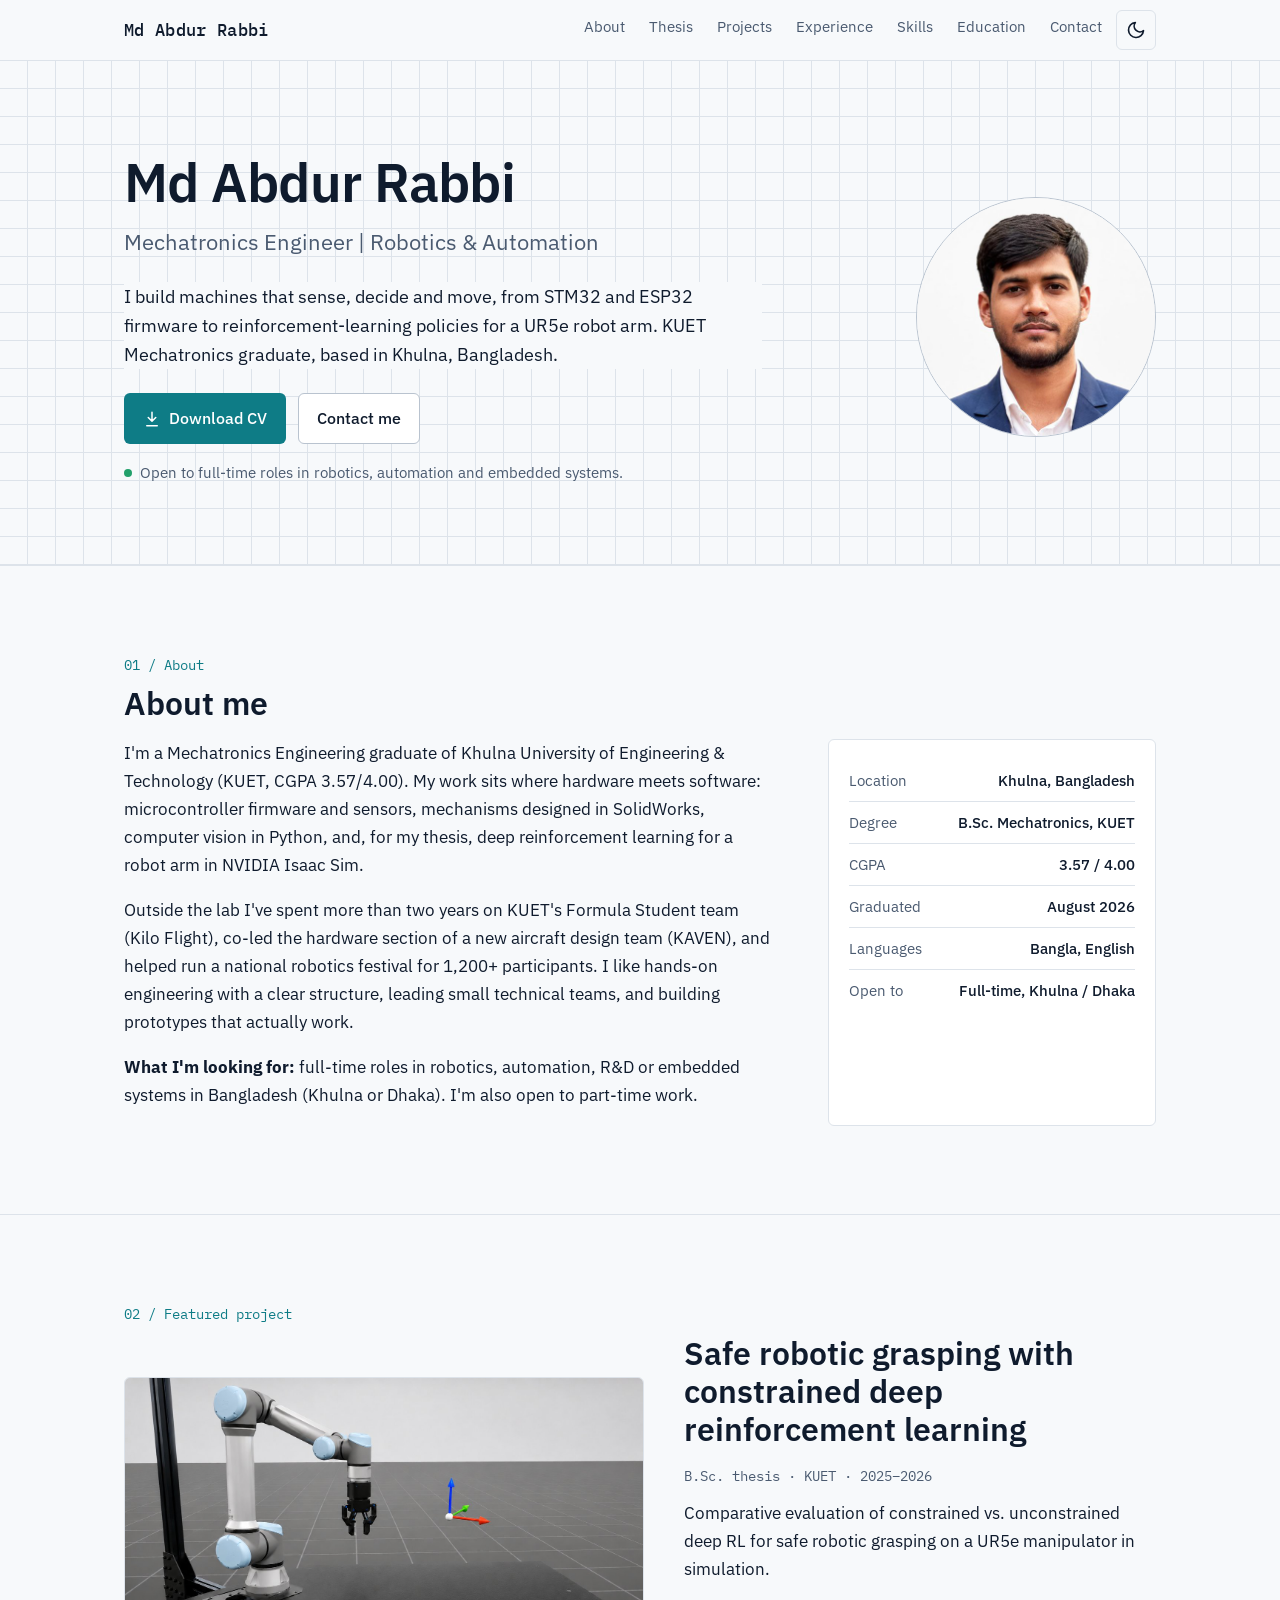
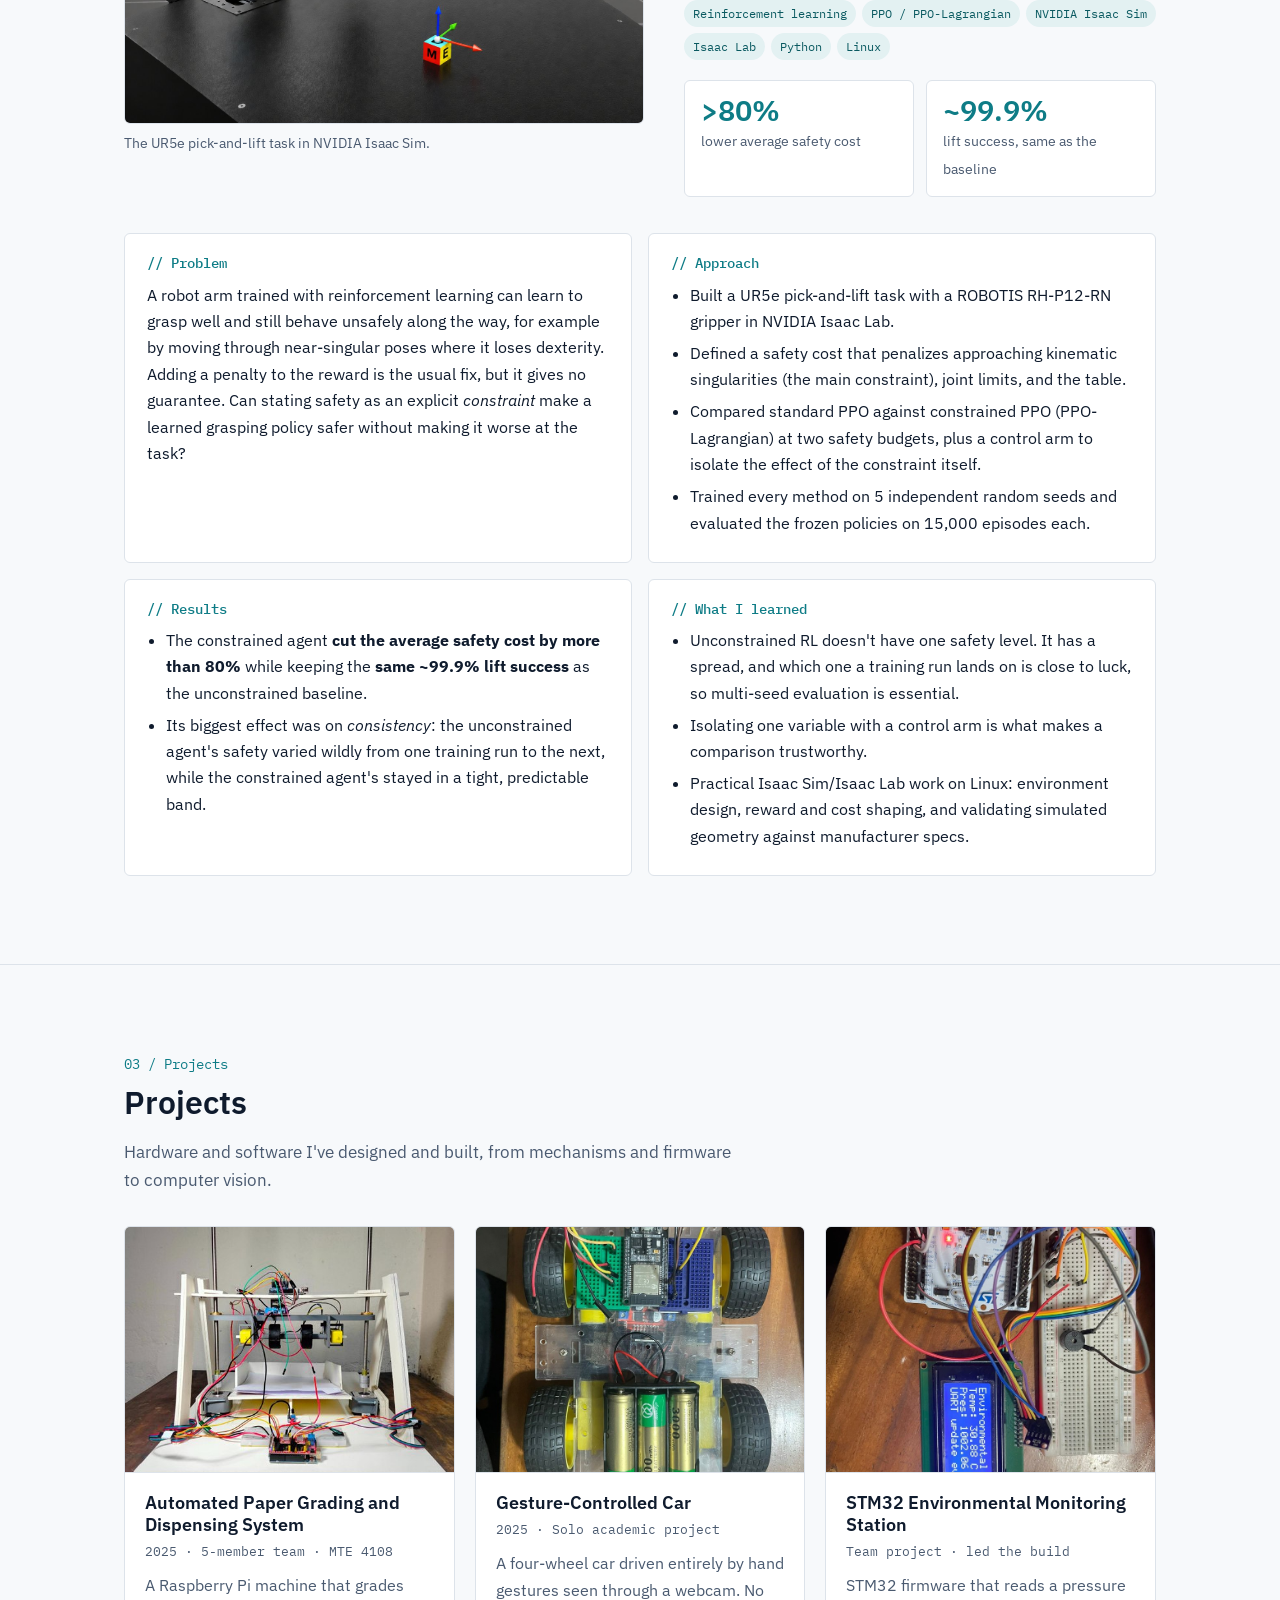
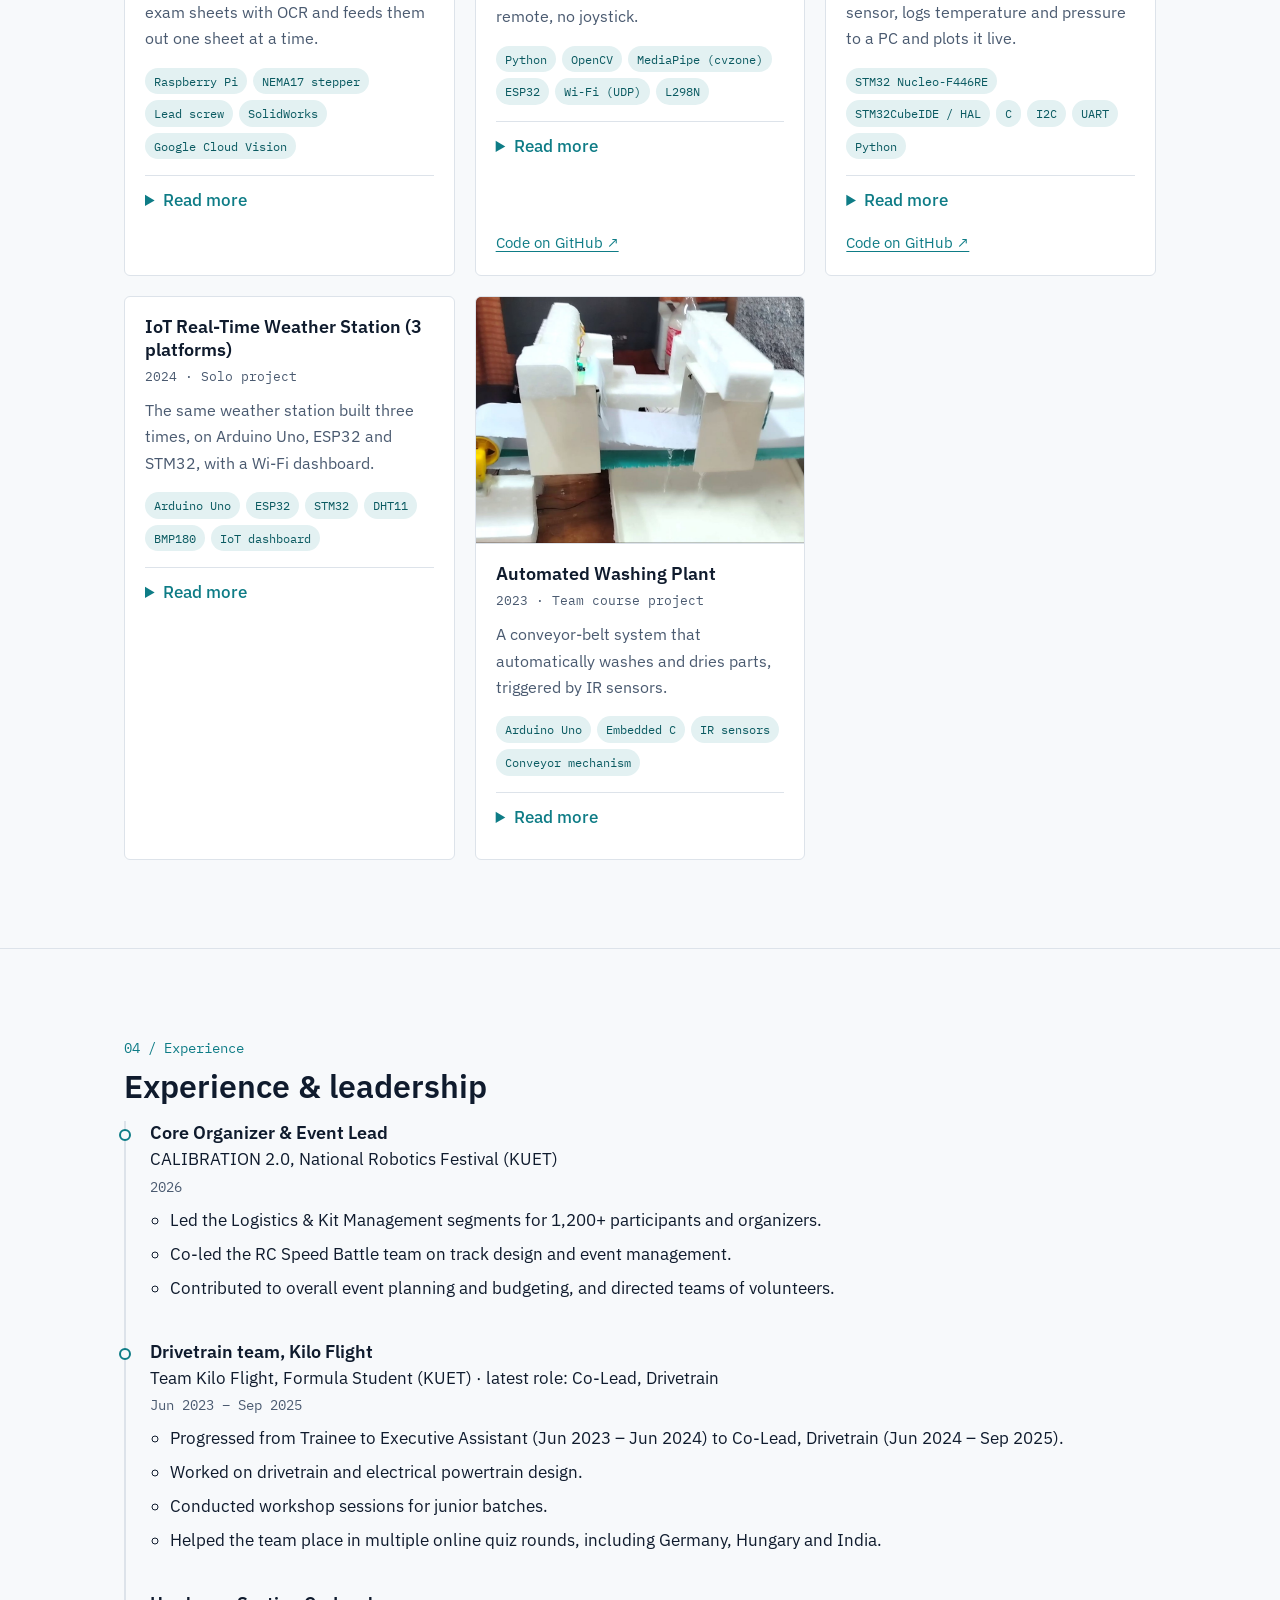
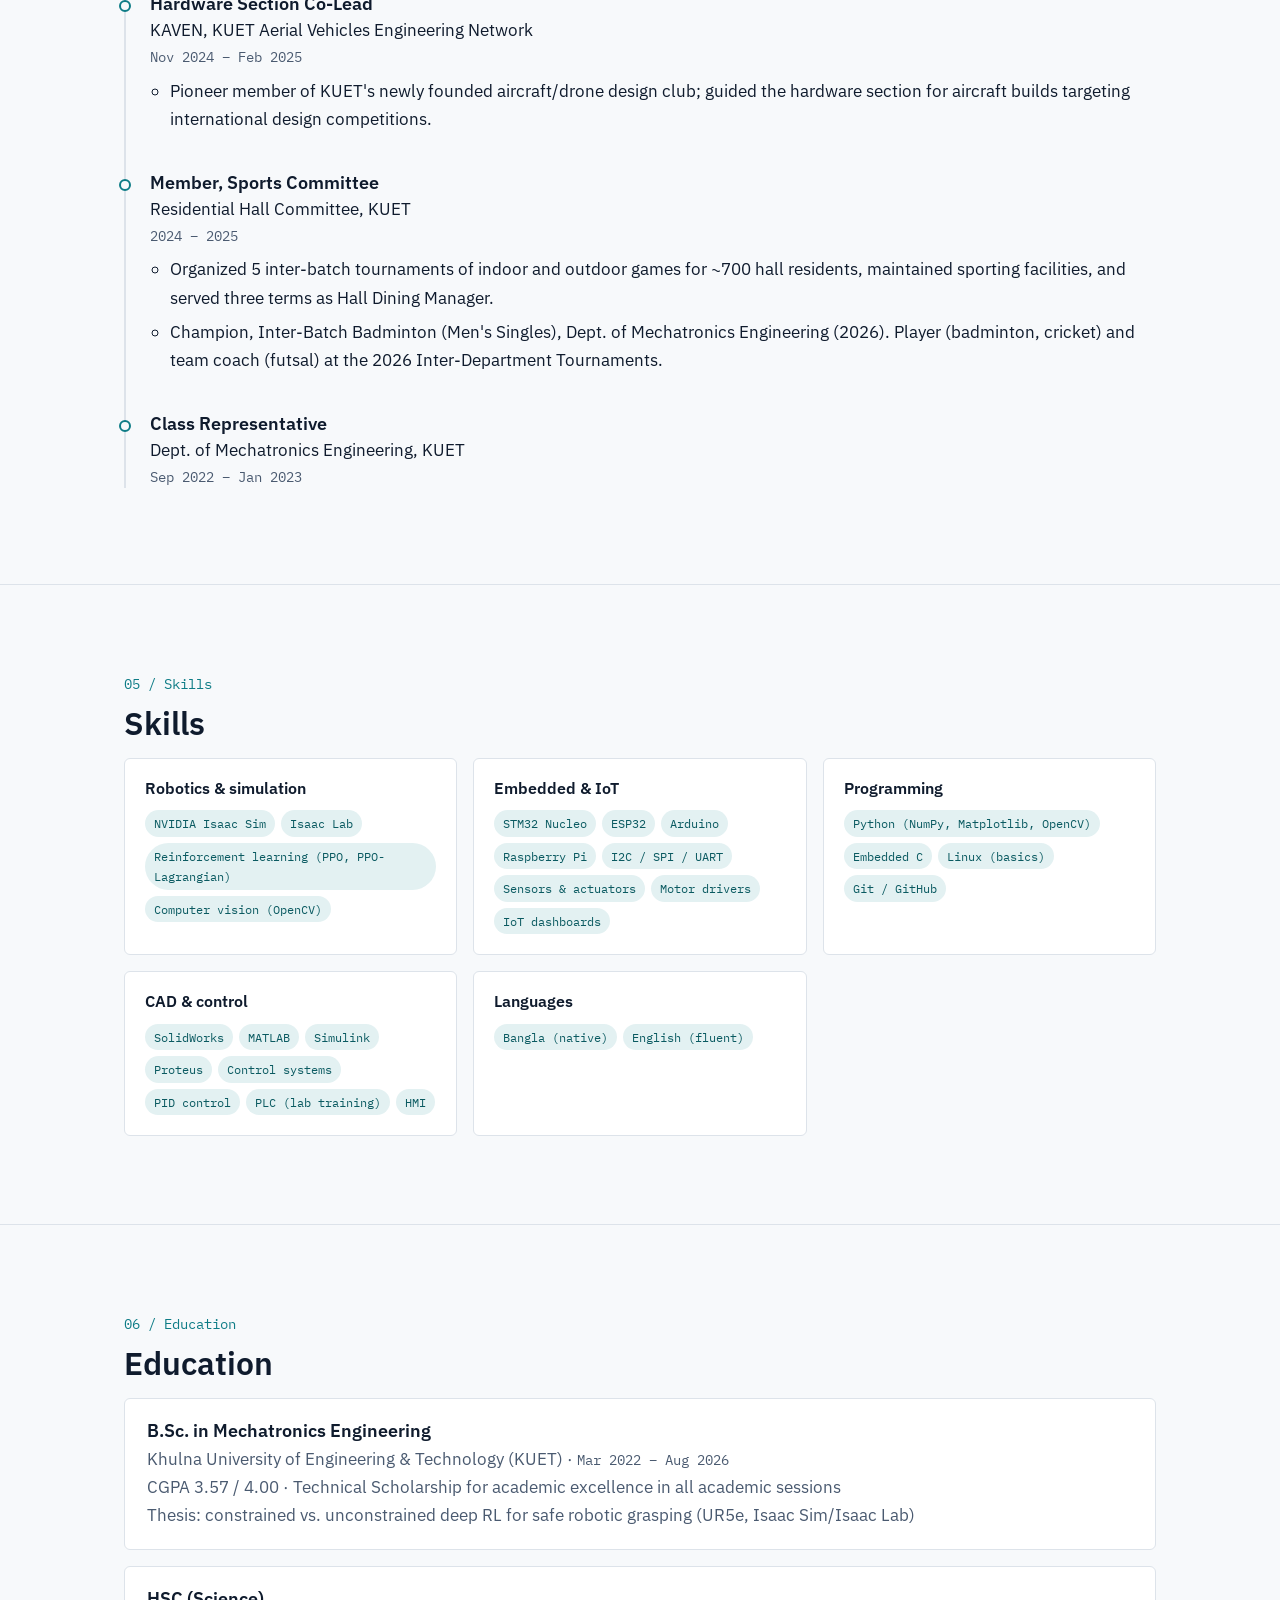
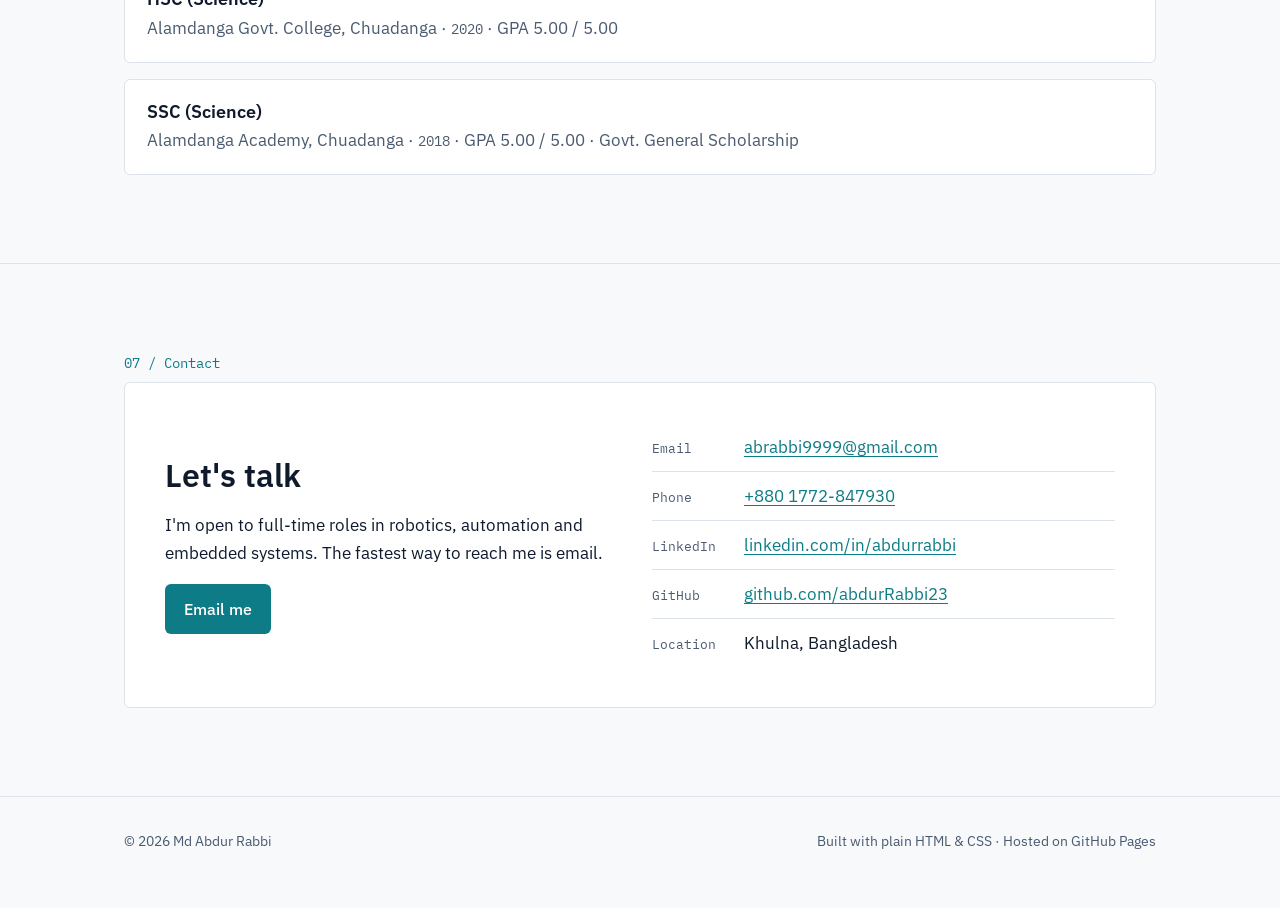
==== commit 44d7dacc: "Audit fixes: menu closes on Esc/outside tap + label toggle, theme follows device live, favicon.ico, " ====
--- a/index.html
+++ b/index.html
@@ -17,7 +17,7 @@
 
   <!-- ===== PAGE TITLE & SEARCH/LINK-PREVIEW INFO (what Google and LinkedIn show) ===== -->
   <title>Md Abdur Rabbi | Mechatronics Engineer, Robotics &amp; Automation</title>
-  <meta name="description" content="Mechatronics Engineering graduate (KUET) building robotic, embedded and automation systems: safe reinforcement learning on a UR5e arm, STM32/ESP32 firmware, and hands-on prototypes.">
+  <meta name="description" content="KUET Mechatronics graduate building robotic, embedded and automation systems: safe RL on a UR5e arm, STM32/ESP32 firmware and hands-on prototypes.">
   <meta name="author" content="Md Abdur Rabbi">
   <!-- Google Search Console ownership proof. Keep this line forever (removing it un-verifies the site). -->
   <meta name="google-site-verification" content="-KSDUiZuho1-F-tDMPb9t9saRdvbdDowSa5OHQzRX9U" />
@@ -35,6 +35,7 @@
   <meta name="twitter:card" content="summary_large_image">
 
   <!-- Browser-tab icon -->
+  <link rel="icon" href="favicon.ico" sizes="32x32">
   <link rel="icon" href="favicon.svg" type="image/svg+xml">
   <link rel="apple-touch-icon" href="assets/img/apple-touch-icon.png">
   <meta name="theme-color" content="#0e7c86">
@@ -87,6 +88,7 @@
           <li><a href="#projects">Projects</a></li>
           <li><a href="#experience">Experience</a></li>
           <li><a href="#skills">Skills</a></li>
+          <li><a href="#education">Education</a></li>
           <li><a href="#contact">Contact</a></li>
         </ul>
         <button class="icon-btn" id="theme-toggle" type="button" aria-label="Switch theme">
@@ -360,7 +362,7 @@
             <p class="org">CALIBRATION 2.0, National Robotics Festival (KUET)</p>
             <p class="date">2026</p>
             <ul>
-              <li>Led the Logistics &amp; Kit Management segments for 1,200+ participants and organisers.</li>
+              <li>Led the Logistics &amp; Kit Management segments for 1,200+ participants and organizers.</li>
               <li>Co-led the RC Speed Battle team on track design and event management.</li>
               <li>Contributed to overall event planning and budgeting, and directed teams of volunteers.</li>
             </ul>
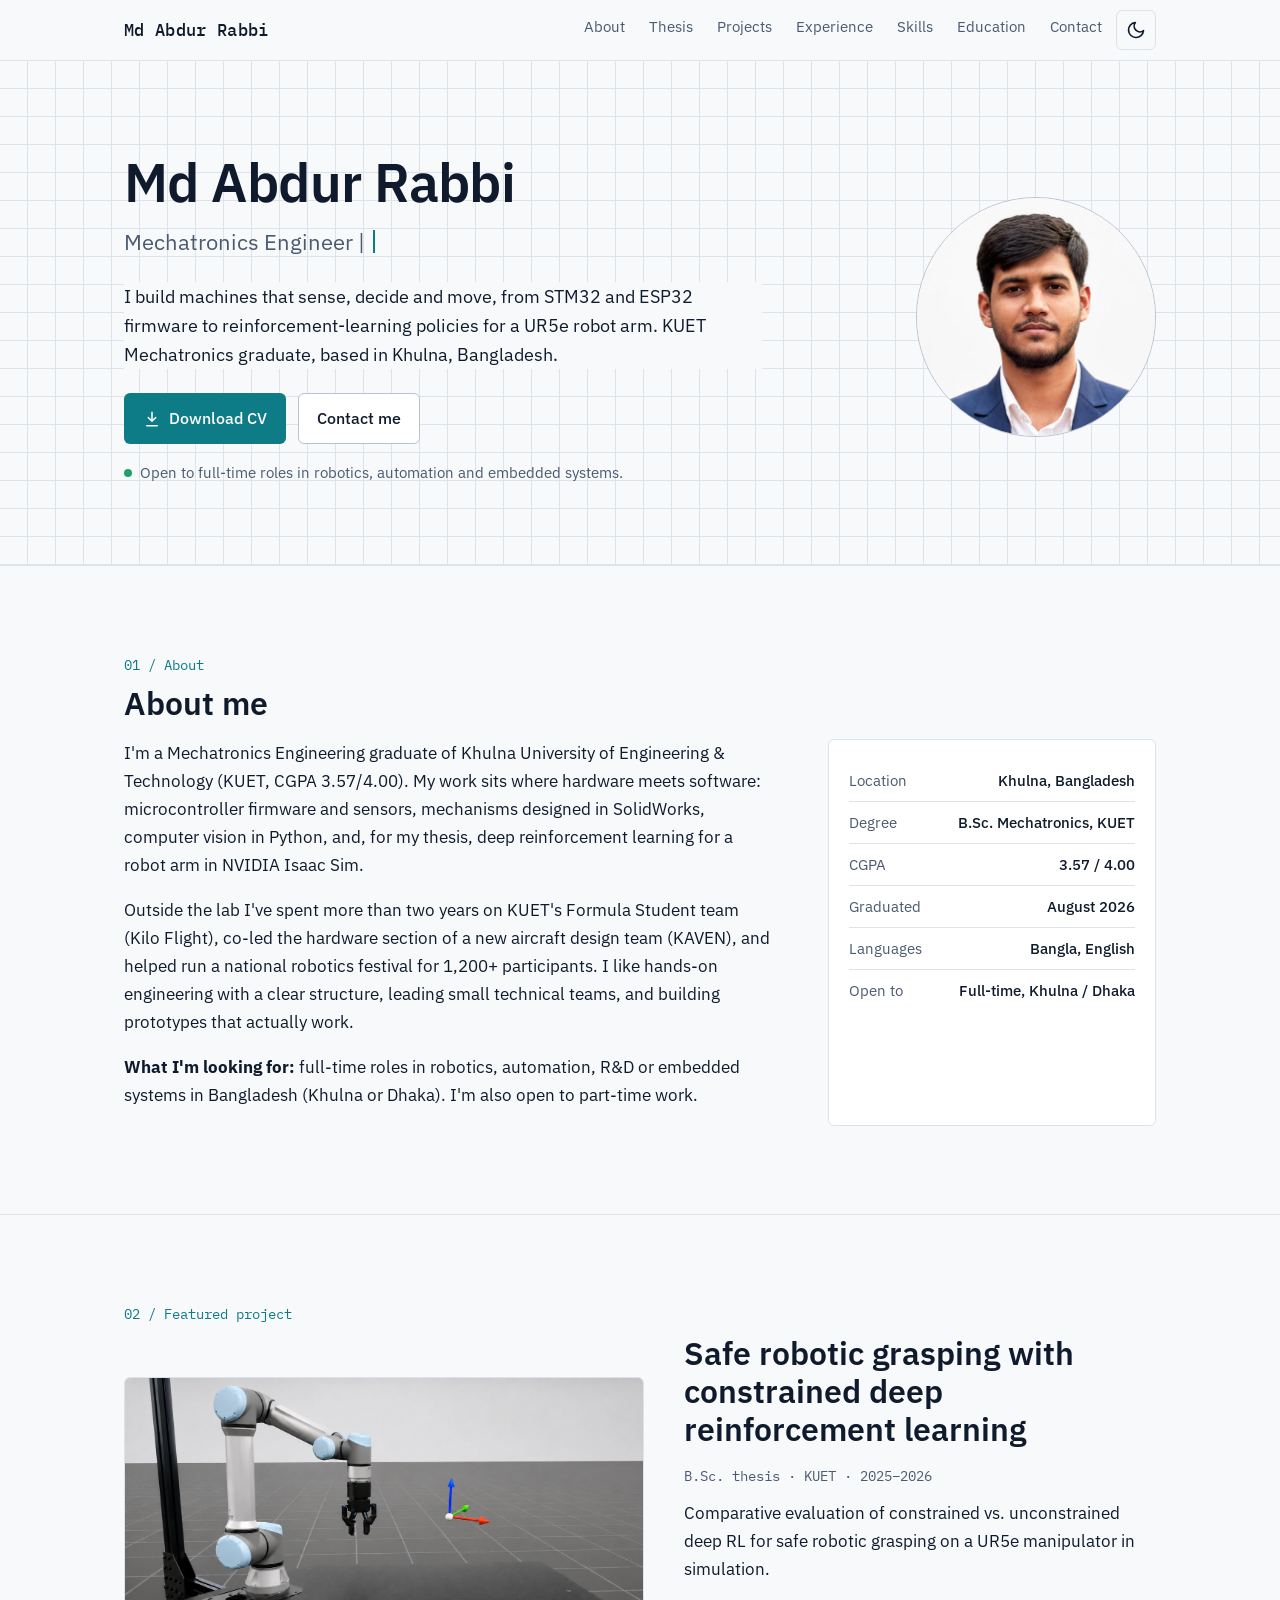
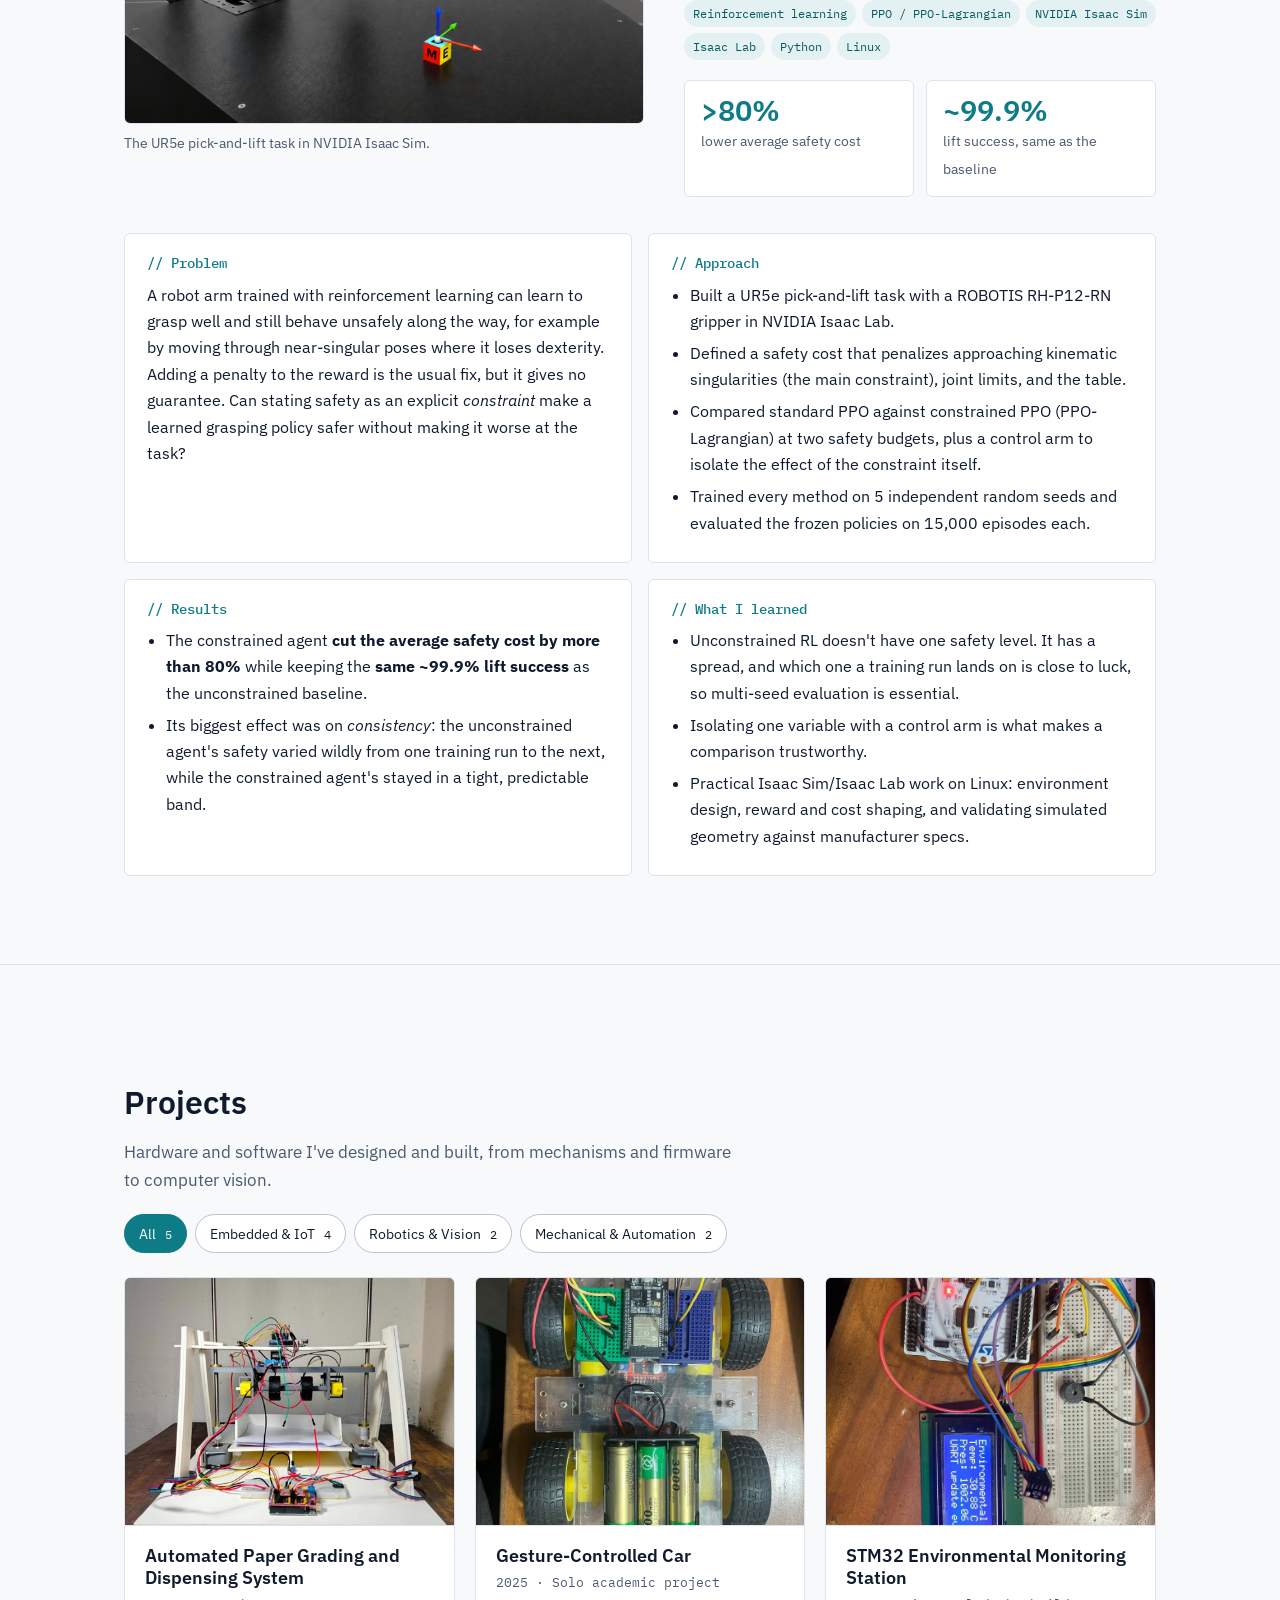
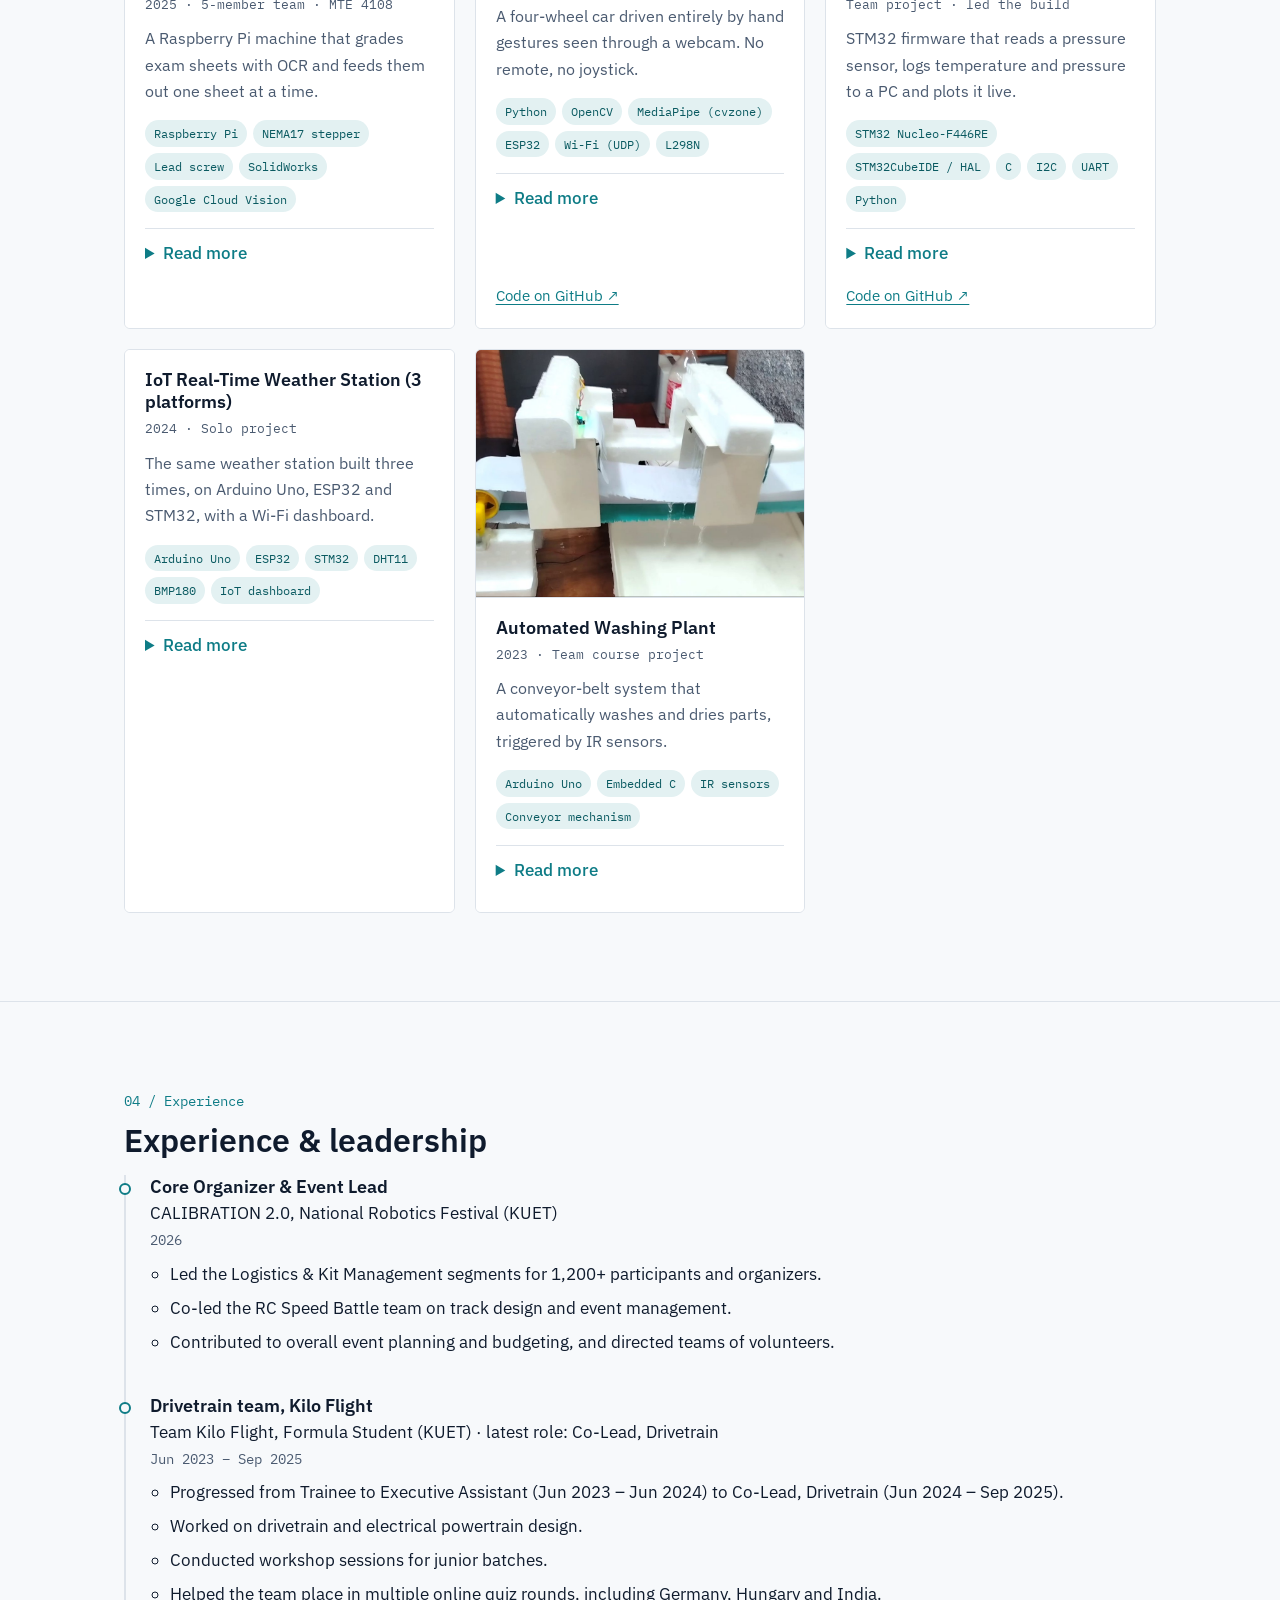
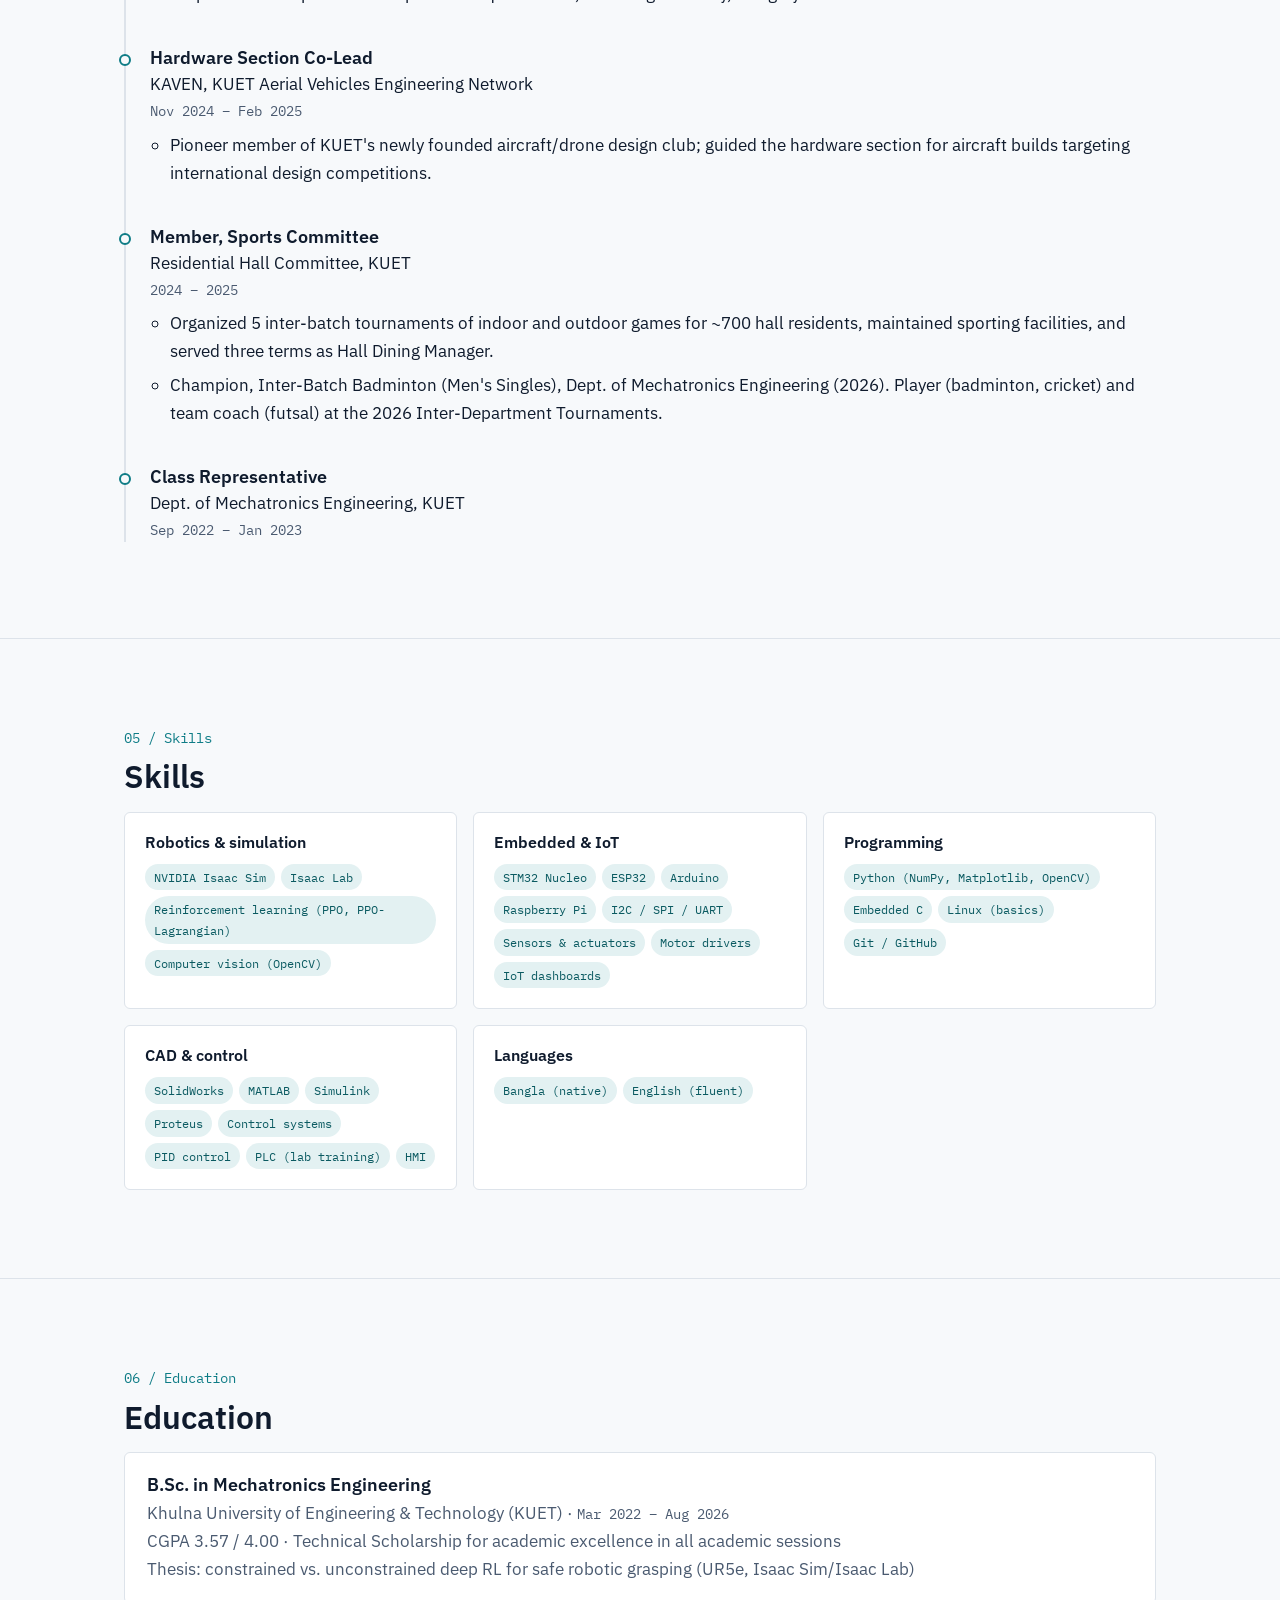
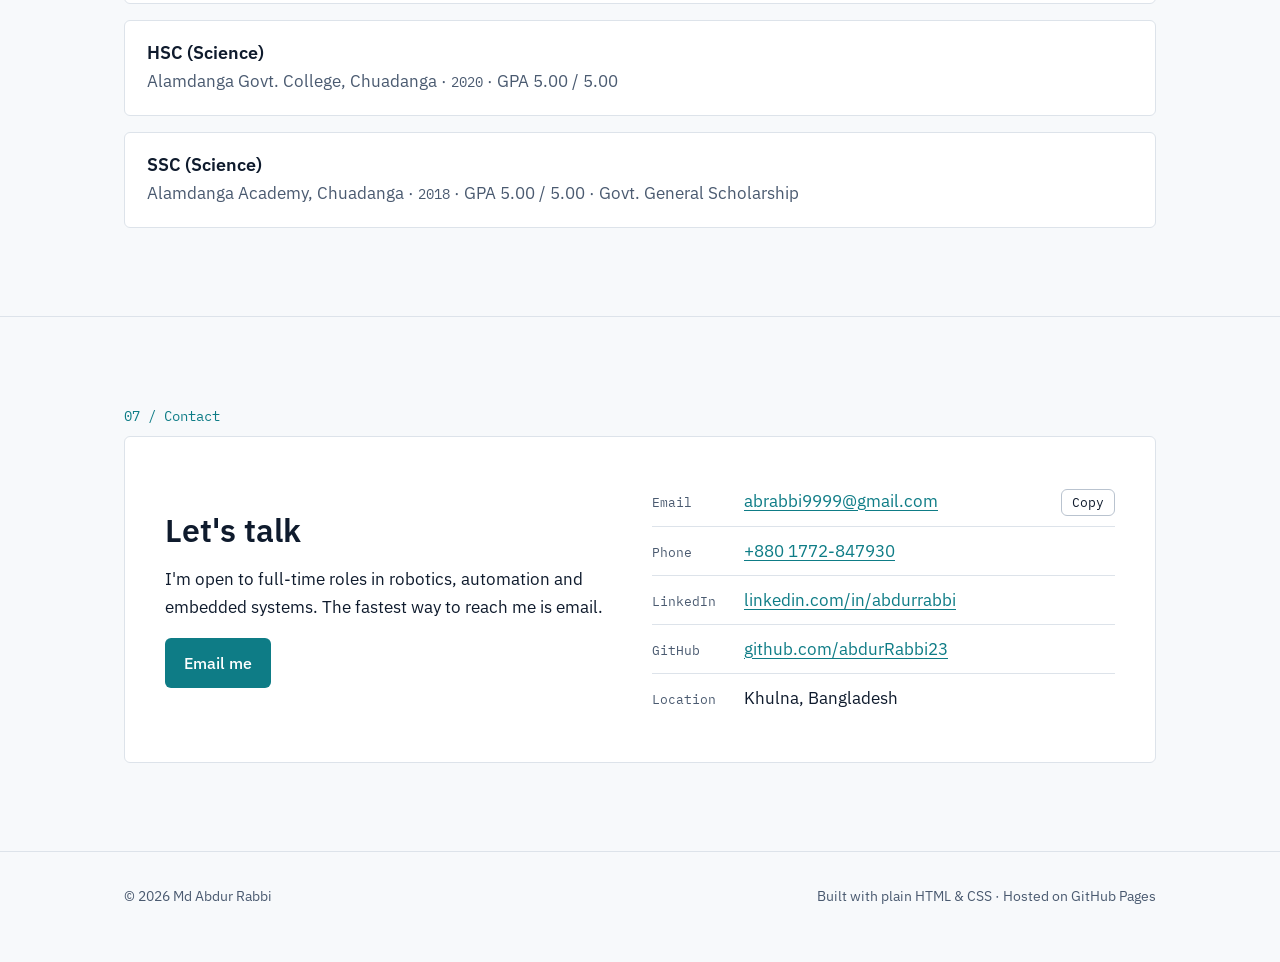
==== commit cfb84283: "Interactive features: scroll reveal, card hover, active nav + progress bar + back-to-top, thesis cou" ====
--- a/index.html
+++ b/index.html
@@ -54,6 +54,7 @@
       try { saved = localStorage.getItem('theme'); } catch (e) {}
       var prefersDark = window.matchMedia && window.matchMedia('(prefers-color-scheme: dark)').matches;
       document.documentElement.dataset.theme = saved || (prefersDark ? 'dark' : 'light');
+      document.documentElement.classList.add('js');  // lets the CSS know animations can run
     })();
   </script>
 
@@ -102,6 +103,8 @@
         </button>
       </div>
     </nav>
+    <!-- Thin bar that fills up as you scroll down the page (driven by js/main.js) -->
+    <div class="scroll-progress" aria-hidden="true"><span id="scroll-progress-bar"></span></div>
   </header>
 
   <main id="main">
@@ -111,7 +114,9 @@
       <div class="container hero-inner">
         <div>
           <h1>Md Abdur Rabbi</h1>
-          <p class="headline">Mechatronics Engineer | Robotics &amp; Automation</p>
+          <!-- ROTATING KEYWORDS: edit the words in data-words, separated by | (keep the first one
+               the same as the text inside the span; that's what shows if animations are off). -->
+          <p class="headline">Mechatronics Engineer <span class="sep">|</span> <span class="rotator" data-words="Robotics &amp; Automation|Embedded Systems|Computer Vision|Reinforcement Learning">Robotics &amp; Automation</span></p>
           <p class="intro">I build machines that sense, decide and move, from STM32 and ESP32 firmware to reinforcement-learning policies for a UR5e robot arm. KUET Mechatronics graduate, based in Khulna, Bangladesh.</p>
           <div class="hero-actions">
             <a class="btn btn-primary" href="assets/cv/Md_Abdur_Rabbi_CV.pdf" download>
@@ -171,8 +176,8 @@
               <li>Reinforcement learning</li><li>PPO / PPO-Lagrangian</li><li>NVIDIA Isaac Sim</li><li>Isaac Lab</li><li>Python</li><li>Linux</li>
             </ul>
             <div class="stats">
-              <div class="stat"><b>&gt;80%</b><span>lower average safety cost</span></div>
-              <div class="stat"><b>~99.9%</b><span>lift success, same as the baseline</span></div>
+              <div class="stat"><b data-count="80" data-prefix="&gt;" data-suffix="%">&gt;80%</b><span>lower average safety cost</span></div>
+              <div class="stat"><b data-count="99.9" data-decimals="1" data-prefix="~" data-suffix="%">~99.9%</b><span>lift success, same as the baseline</span></div>
             </div>
           </div>
         </div>
@@ -214,6 +219,8 @@
     <!-- ===== PROJECTS =====
          Each project is one <article class="card"> ... </article> block.
          To add a project: copy a whole block, paste it, and change the text.
+         data-category="..." decides which filter button shows the card. Use one or more of:
+         embedded  vision  mechanical   (separated by spaces)
          (See MAINTAINING.md for a ready-to-paste template.) -->
     <section class="section" id="projects">
       <div class="container">
@@ -221,10 +228,18 @@
         <h2>Projects</h2>
         <p class="section-intro">Hardware and software I've designed and built, from mechanisms and firmware to computer vision.</p>
 
+        <!-- Filter buttons: data-filter must match a word used in the cards' data-category -->
+        <div class="filters" id="project-filters" role="group" aria-label="Filter projects" hidden>
+          <button type="button" class="filter-btn" data-filter="all" aria-pressed="true">All</button>
+          <button type="button" class="filter-btn" data-filter="embedded" aria-pressed="false">Embedded &amp; IoT</button>
+          <button type="button" class="filter-btn" data-filter="vision" aria-pressed="false">Robotics &amp; Vision</button>
+          <button type="button" class="filter-btn" data-filter="mechanical" aria-pressed="false">Mechanical &amp; Automation</button>
+        </div>
+
         <div class="projects-grid">
 
           <!-- ----- Project: Automated Paper Grading and Dispensing System ----- -->
-          <article class="card">
+          <article class="card" data-category="mechanical vision">
             <img class="card-img" src="assets/img/paper-grader-prototype.jpg" width="506" height="537" loading="lazy"
                  alt="Prototype of the automated paper grading and dispensing machine with rollers, lead screws and control boards">
             <div class="card-body">
@@ -252,7 +267,7 @@
           </article>
 
           <!-- ----- Project: Gesture-Controlled Car ----- -->
-          <article class="card">
+          <article class="card" data-category="vision embedded">
             <img class="card-img" src="assets/img/gesture-car.jpg" width="800" height="1067" loading="lazy"
                  alt="Four-wheel robot car with an ESP32 board, motor driver and three 18650 batteries on an acrylic chassis">
             <div class="card-body">
@@ -278,7 +293,7 @@
           </article>
 
           <!-- ----- Project: STM32 Environmental Monitoring Station ----- -->
-          <article class="card">
+          <article class="card" data-category="embedded">
             <img class="card-img" src="assets/img/stm32-station.jpg" width="800" height="1067" loading="lazy"
                  alt="STM32 Nucleo board wired to a BMP280 sensor and a 20x4 LCD showing temperature and pressure readings">
             <div class="card-body">
@@ -304,7 +319,7 @@
           </article>
 
           <!-- ----- Project: IoT Real-Time Weather Station (no photo yet) ----- -->
-          <article class="card">
+          <article class="card" data-category="embedded">
             <div class="card-body">
               <h3>IoT Real-Time Weather Station (3 platforms)</h3>
               <p class="card-meta">2024 · Solo project</p>
@@ -324,7 +339,7 @@
           </article>
 
           <!-- ----- Project: Automated Washing Plant ----- -->
-          <article class="card">
+          <article class="card" data-category="mechanical embedded">
             <img class="card-img" src="assets/img/washing-plant.jpg" width="1400" height="788" loading="lazy"
                  alt="Conveyor-belt washing plant prototype with water flowing onto the belt">
             <div class="card-body">
@@ -477,7 +492,7 @@
             <a class="btn btn-primary" href="mailto:abrabbi9999@gmail.com">Email me</a>
           </div>
           <ul class="contact-list">
-            <li><span>Email</span><a href="mailto:abrabbi9999@gmail.com">abrabbi9999@gmail.com</a></li>
+            <li><span>Email</span><a href="mailto:abrabbi9999@gmail.com">abrabbi9999@gmail.com</a><button type="button" class="copy-btn" data-copy="abrabbi9999@gmail.com" hidden>Copy</button></li>
             <li><span>Phone</span><a href="tel:+8801772847930">+880 1772-847930</a></li>
             <li><span>LinkedIn</span><a href="https://www.linkedin.com/in/abdurrabbi" target="_blank" rel="noopener">linkedin.com/in/abdurrabbi</a></li>
             <li><span>GitHub</span><a href="https://github.com/abdurRabbi23" target="_blank" rel="noopener">github.com/abdurRabbi23</a></li>
@@ -487,6 +502,8 @@
       </div>
     </section>
 
+    <!-- Invisible: reads short updates aloud to screen-reader users ("Showing 2 projects", "Email copied") -->
+    <p class="sr-only" id="sr-status" aria-live="polite"></p>
   </main>
 
   <!-- ===== FOOTER ===== -->
@@ -497,6 +514,11 @@
     </div>
   </footer>
 
+  <!-- Back-to-top button (appears after scrolling down) -->
+  <a class="to-top" href="#top" aria-label="Back to top">
+    <svg viewBox="0 0 24 24" fill="none" stroke="currentColor" stroke-width="2" stroke-linecap="round" stroke-linejoin="round" aria-hidden="true"><path d="M12 19V5M5 12l7-7 7 7"/></svg>
+  </a>
+
   <script src="js/main.js"></script>
 </body>
 </html>
--- a/css/style.css
+++ b/css/style.css
@@ -22,6 +22,7 @@
   --on-accent:   #ffffff;   /* text on top of the teal button */
   --tag-bg:      #e3f1f2;   /* skill/tech tag background */
   --tag-text:    #0a5a61;   /* skill/tech tag text */
+  --shadow:      rgba(15, 27, 45, .28); /* card hover shadow */
 
   --font-sans: "IBM Plex Sans", system-ui, -apple-system, "Segoe UI", Roboto, sans-serif;
   --font-mono: "IBM Plex Mono", ui-monospace, Consolas, monospace;
@@ -35,7 +36,7 @@
   :root:not([data-theme="light"]) {
     --bg: #0d1520; --surface: #131e2c; --text: #e6edf5; --muted: #9fb0c3;
     --line: #223044; --line-strong: #34465e; --accent: #3cc4cf; --on-accent: #062a2e;
-    --tag-bg: #12323a; --tag-text: #8fe3ea;
+    --tag-bg: #12323a; --tag-text: #8fe3ea; --shadow: rgba(0, 0, 0, .6);
     color-scheme: dark;
   }
 }
@@ -43,7 +44,7 @@
 :root[data-theme="dark"] {
   --bg: #0d1520; --surface: #131e2c; --text: #e6edf5; --muted: #9fb0c3;
   --line: #223044; --line-strong: #34465e; --accent: #3cc4cf; --on-accent: #062a2e;
-  --tag-bg: #12323a; --tag-text: #8fe3ea;
+  --tag-bg: #12323a; --tag-text: #8fe3ea; --shadow: rgba(0, 0, 0, .6);
   color-scheme: dark;
 }
 
@@ -63,6 +64,7 @@
   -webkit-font-smoothing: antialiased;
 }
 img { max-width: 100%; height: auto; display: block; }
+[hidden] { display: none !important; }
 a { color: var(--accent); text-underline-offset: 3px; }
 a:hover { text-decoration-thickness: 2px; }
 h1, h2, h3 { line-height: 1.2; margin: 0 0 .5em; }
@@ -232,8 +234,9 @@
   background: var(--surface); border: 1px solid var(--line); border-radius: var(--radius);
   overflow: hidden;
 }
-.card-img { aspect-ratio: 4 / 3; width: 100%; object-fit: cover; border-bottom: 1px solid var(--line); background: var(--tag-bg); }
-.card-body { padding: 18px 20px 20px; display: flex; flex-direction: column; flex: 1; }
+.card-img { aspect-ratio: 4 / 3; width: 100%; object-fit: cover; background: var(--tag-bg); }
+.card-body { padding: 18px 20px 20px; display: flex; flex-direction: column; flex: 1; position: relative; background: var(--surface); }
+.card-img + .card-body { border-top: 1px solid var(--line); }
 .card-body h3 { margin-bottom: 6px; }
 .card-meta { font-family: var(--font-mono); font-size: .8rem; color: var(--muted); margin-bottom: 10px; }
 .card-summary { color: var(--muted); font-size: 1rem; }
@@ -299,3 +302,115 @@
 /* ---------- 15. 404 page ---------- */
 .not-found { min-height: 70vh; display: flex; align-items: center; }
 .not-found .code { font-family: var(--font-mono); font-size: 4rem; color: var(--accent); margin: 0; line-height: 1; }
+
+
+/* =====================================================================
+   16. Interactive extras (all driven by js/main.js)
+   ---------------------------------------------------------------------
+   Everything below is decoration. If JavaScript is off, the page still
+   shows all content; if the visitor's device asks for reduced motion,
+   the animations are switched off (see the end of this section).
+   ===================================================================== */
+
+/* Screen-reader-only text (invisible on screen, still read aloud) */
+.sr-only { position: absolute; width: 1px; height: 1px; padding: 0; margin: -1px; overflow: hidden; clip: rect(0, 0, 0, 0); white-space: nowrap; border: 0; }
+
+/* --- Scroll reveal: items fade and slide up as they scroll into view --- */
+.js .reveal { opacity: 0; }
+.js .reveal.is-visible { opacity: 1; animation: reveal-up .6s cubic-bezier(.2, .7, .2, 1) backwards; animation-delay: var(--reveal-delay, 0ms); }
+@keyframes reveal-up { from { opacity: 0; transform: translateY(18px); } to { opacity: 1; transform: none; } }
+
+/* --- Project cards: lift, highlight and zoom the photo on hover (mouse only) --- */
+.card { transition: transform .25s ease, box-shadow .25s ease, border-color .25s ease; }
+.card-img { transition: transform .5s ease; }
+@media (hover: hover) {
+  .card:hover { transform: translateY(-4px); border-color: var(--accent); box-shadow: 0 14px 28px -16px var(--shadow); }
+  .card:hover .card-img { transform: scale(1.04); }
+}
+
+/* --- Photos you can click to enlarge --- */
+.zoomable { cursor: zoom-in; }
+
+/* --- Menu: highlight the section currently on screen --- */
+.nav-links a.active { color: var(--accent); }
+@media (min-width: 860px) { .nav-links a.active { box-shadow: inset 0 -2px 0 var(--accent); border-radius: var(--radius) var(--radius) 0 0; } }
+
+/* --- Reading progress bar under the header --- */
+.scroll-progress { position: absolute; left: 0; right: 0; bottom: -1px; height: 2px; pointer-events: none; }
+.scroll-progress span { display: block; height: 100%; background: var(--accent); transform: scaleX(0); transform-origin: left center; }
+
+/* --- Back-to-top button --- */
+.to-top {
+  position: fixed; right: 16px; bottom: 16px; z-index: 40;
+  width: 44px; height: 44px; border-radius: 50%;
+  display: flex; align-items: center; justify-content: center;
+  background: var(--accent); color: var(--on-accent);
+  box-shadow: 0 6px 18px -6px var(--shadow);
+  transition: opacity .25s ease, transform .25s ease, visibility .25s;
+}
+.to-top svg { width: 20px; height: 20px; }
+.js .to-top:not(.show) { opacity: 0; visibility: hidden; transform: translateY(10px); }
+
+/* --- Rotating keywords in the headline --- */
+.rotator { color: var(--accent); font-weight: 500; }
+.rotator.typing::after {
+  content: ""; display: inline-block; width: 2px; height: 1.05em; margin-left: 3px;
+  background: currentColor; vertical-align: -0.12em; animation: caret-blink 1s steps(1) infinite;
+}
+@keyframes caret-blink { 50% { opacity: 0; } }
+@media (max-width: 859px) {
+  .headline .sep { display: none; }
+  .headline .rotator { display: block; min-height: 1.65em; } /* own line on phones, so nothing jumps */
+}
+
+/* --- Thesis numbers keep the same width while counting up --- */
+.stat b { font-variant-numeric: tabular-nums; }
+
+/* --- Project filter buttons --- */
+.filters { display: flex; flex-wrap: wrap; gap: 8px; margin: -12px 0 24px; }
+.filter-btn {
+  font: inherit; font-size: .9rem; padding: 7px 14px; border-radius: 999px; cursor: pointer;
+  border: 1px solid var(--line-strong); background: var(--surface); color: var(--text);
+  transition: background-color .2s ease, color .2s ease, border-color .2s ease;
+}
+.filter-btn:hover { border-color: var(--accent); }
+.filter-btn[aria-pressed="true"] { background: var(--accent); border-color: var(--accent); color: var(--on-accent); }
+.filter-btn .count { font-family: var(--font-mono); font-size: .8em; margin-left: 6px; }
+@media (max-width: 600px) {
+  /* Phones: one row of buttons you can swipe sideways, instead of three rows */
+  .filters { flex-wrap: nowrap; overflow-x: auto; margin-left: -16px; margin-right: -16px; padding: 2px 16px 6px; scrollbar-width: none; }
+  .filters::-webkit-scrollbar { display: none; }
+  .filter-btn { flex: 0 0 auto; }
+}
+
+/* --- Copy-email button --- */
+.copy-btn {
+  margin-left: auto; font-family: var(--font-mono); font-size: .8rem; padding: 4px 10px; cursor: pointer;
+  border: 1px solid var(--line-strong); border-radius: var(--radius); background: transparent; color: var(--text);
+}
+.copy-btn:hover { border-color: var(--accent); }
+.copy-btn.copied { color: var(--accent); border-color: var(--accent); }
+
+/* --- Photo lightbox (the pop-up that shows a photo full size) --- */
+.lightbox { padding: 0; border: 0; background: transparent; max-width: 94vw; max-height: 94vh; overflow: visible; }
+.lightbox::backdrop { background: rgba(5, 10, 18, .88); }
+.lightbox figure { margin: 0; display: table; }                       /* shrink-wraps to the photo's width... */
+.lightbox figcaption { display: table-caption; caption-side: bottom; } /* ...so the caption wraps under it */
+.lightbox img { width: auto; height: auto; max-width: min(94vw, 1100px); max-height: 82vh; border-radius: var(--radius); }
+.lightbox figcaption { color: #e6edf5; text-align: center; font-size: .95rem; padding-top: 10px; }
+.lightbox-close {
+  position: absolute; top: -14px; right: -14px; width: 40px; height: 40px; border-radius: 50%;
+  border: 0; background: #ffffff; color: #0f1b2d; font-size: 1.5rem; line-height: 1; cursor: pointer;
+  box-shadow: 0 4px 12px rgba(0, 0, 0, .4);
+}
+@media (max-width: 600px) { .lightbox-close { top: -48px; right: 0; } }
+html:has(dialog[open]) { overflow: hidden; } /* stop the page scrolling behind the photo */
+
+/* --- Respect "reduce motion": show everything instantly, no movement --- */
+@media (prefers-reduced-motion: reduce) {
+  .js .reveal { opacity: 1; }
+  .js .reveal.is-visible { animation: none; }
+  .card, .card-img, .to-top { transition: none; }
+  .card:hover, .card:hover .card-img { transform: none; }
+  .rotator.typing::after { animation: none; }
+}
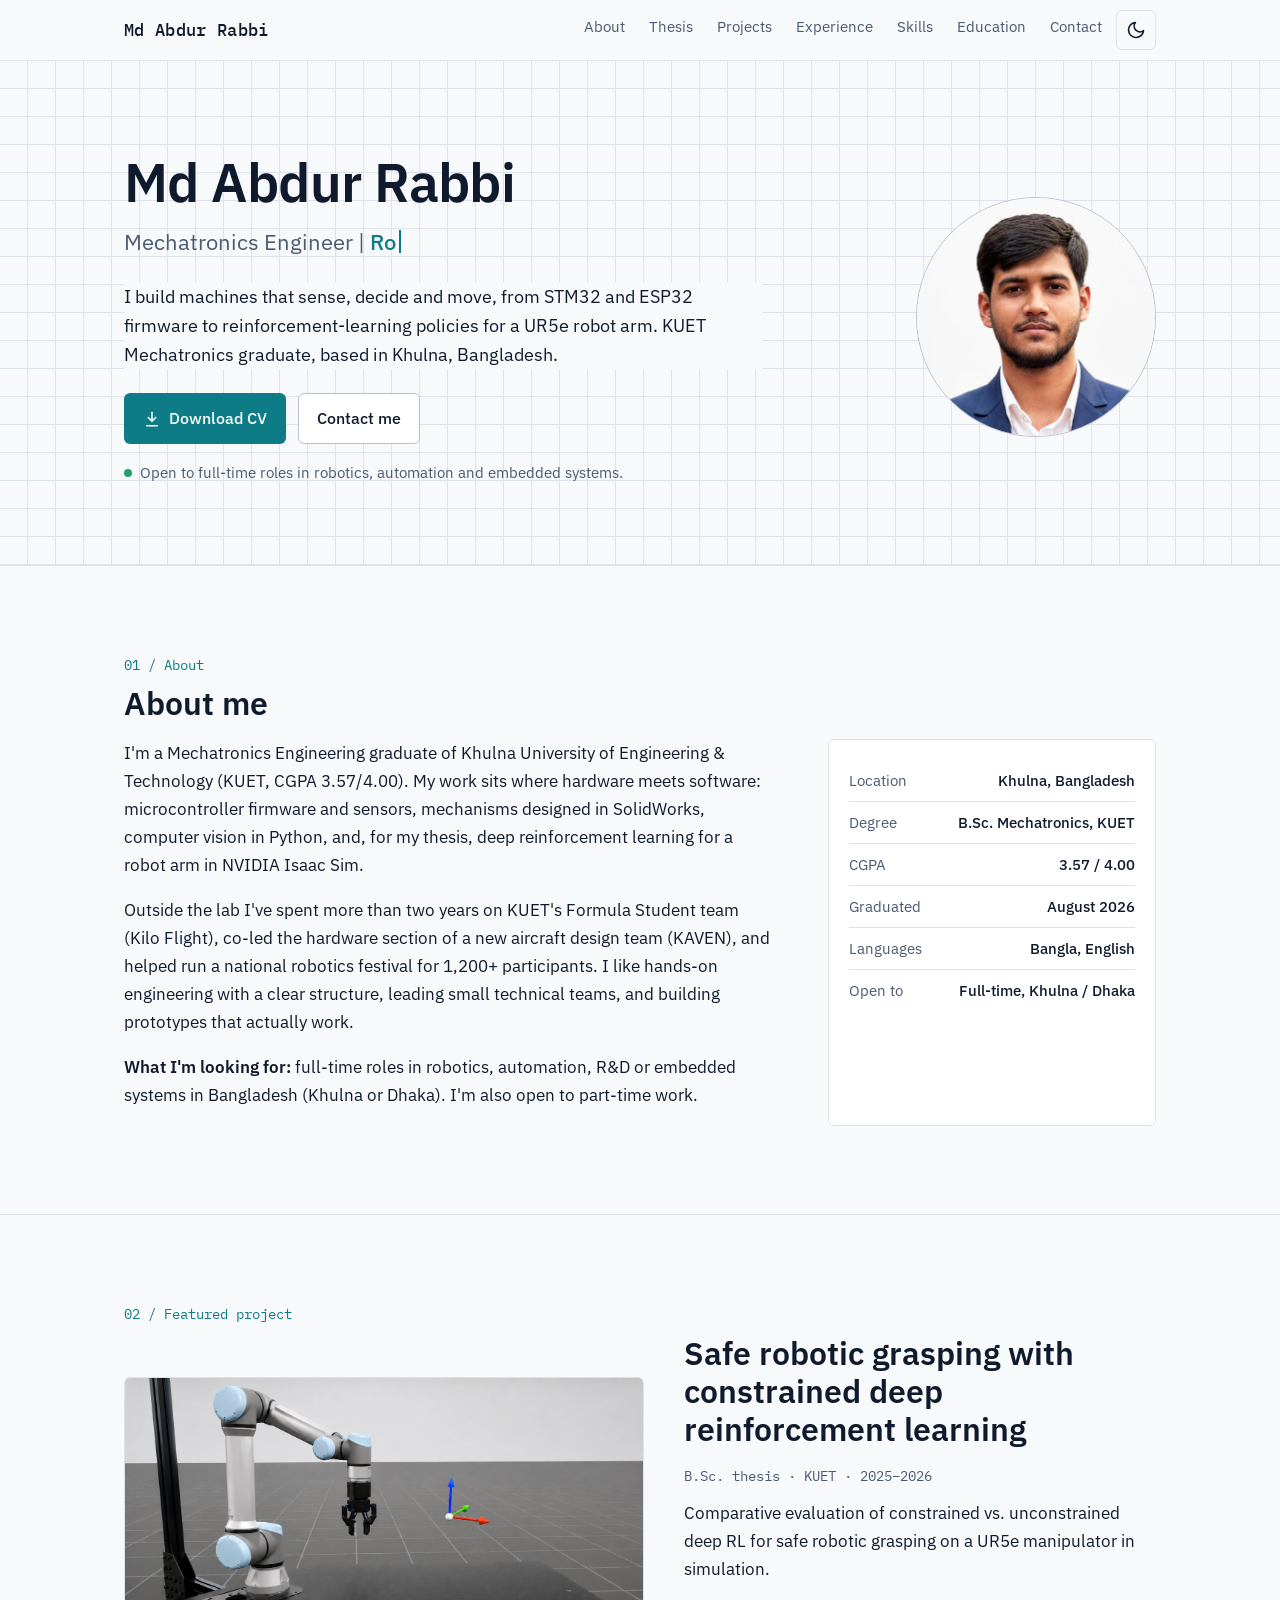
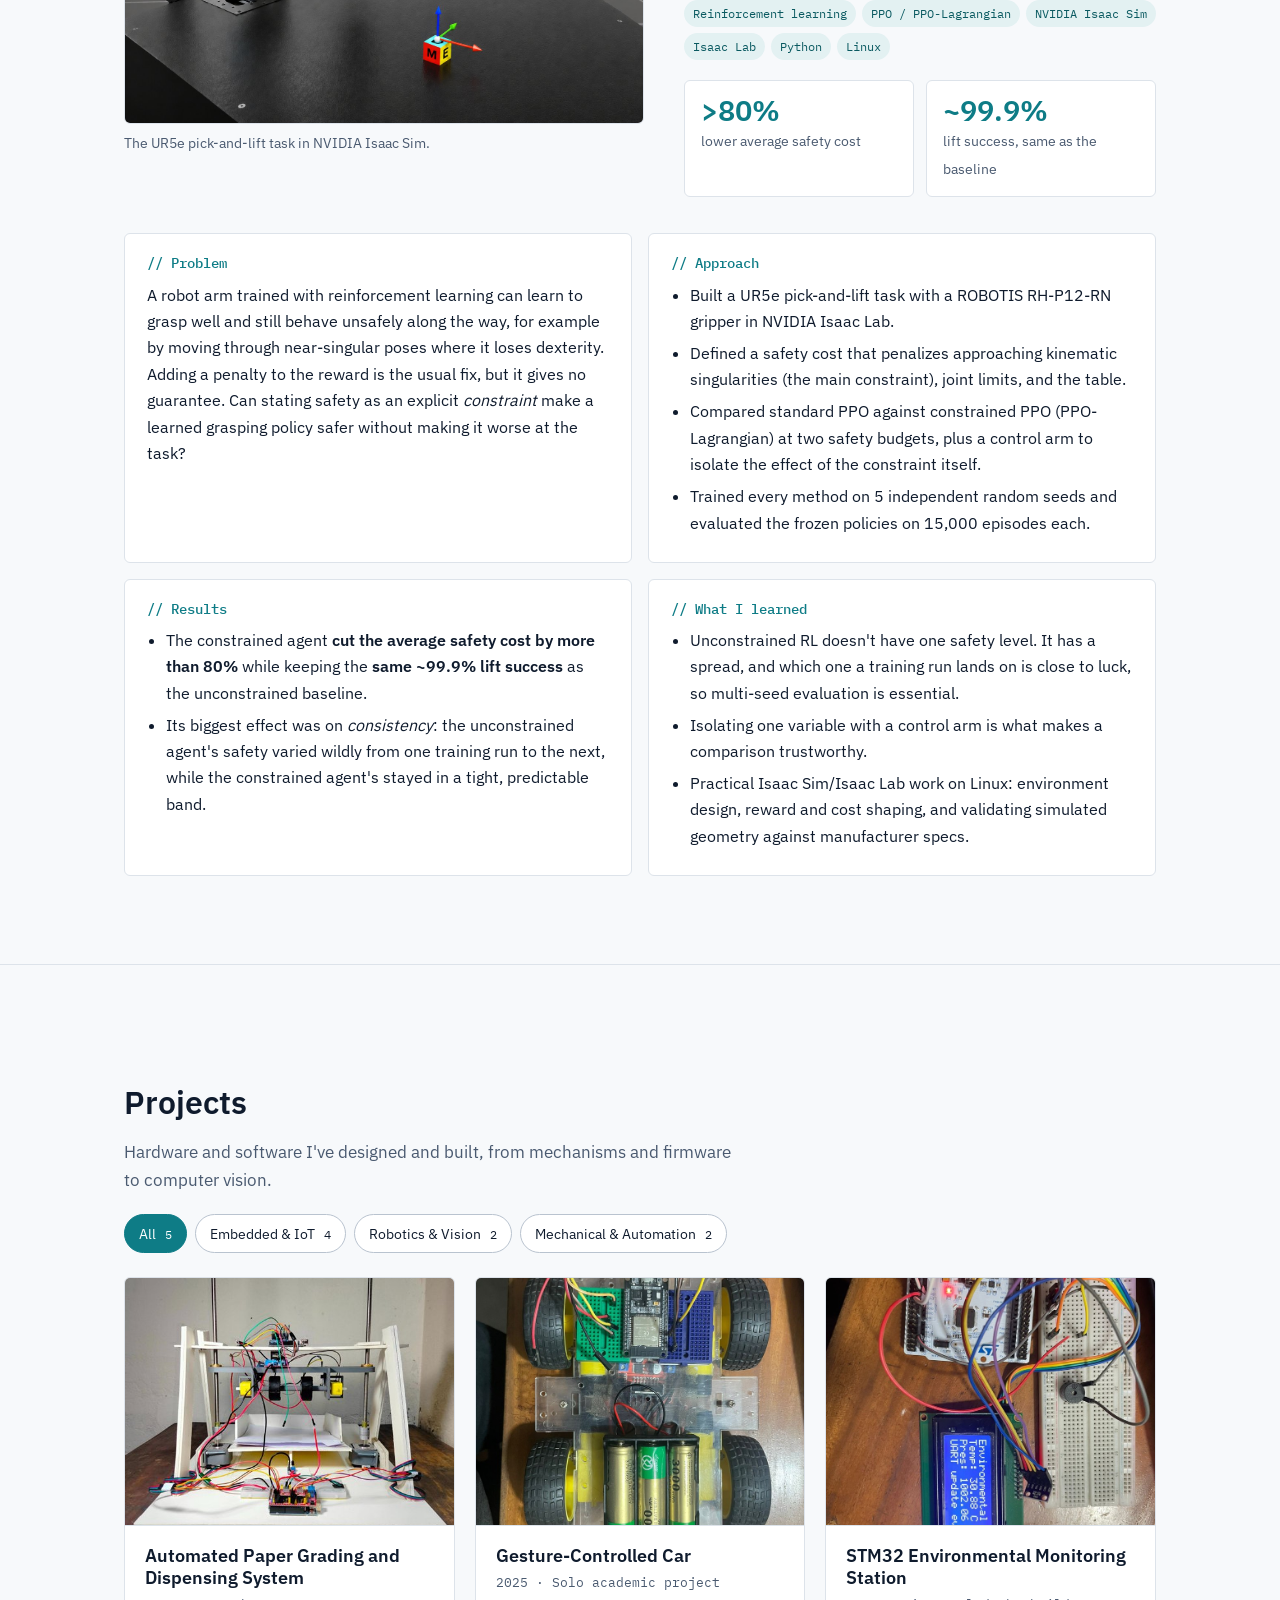
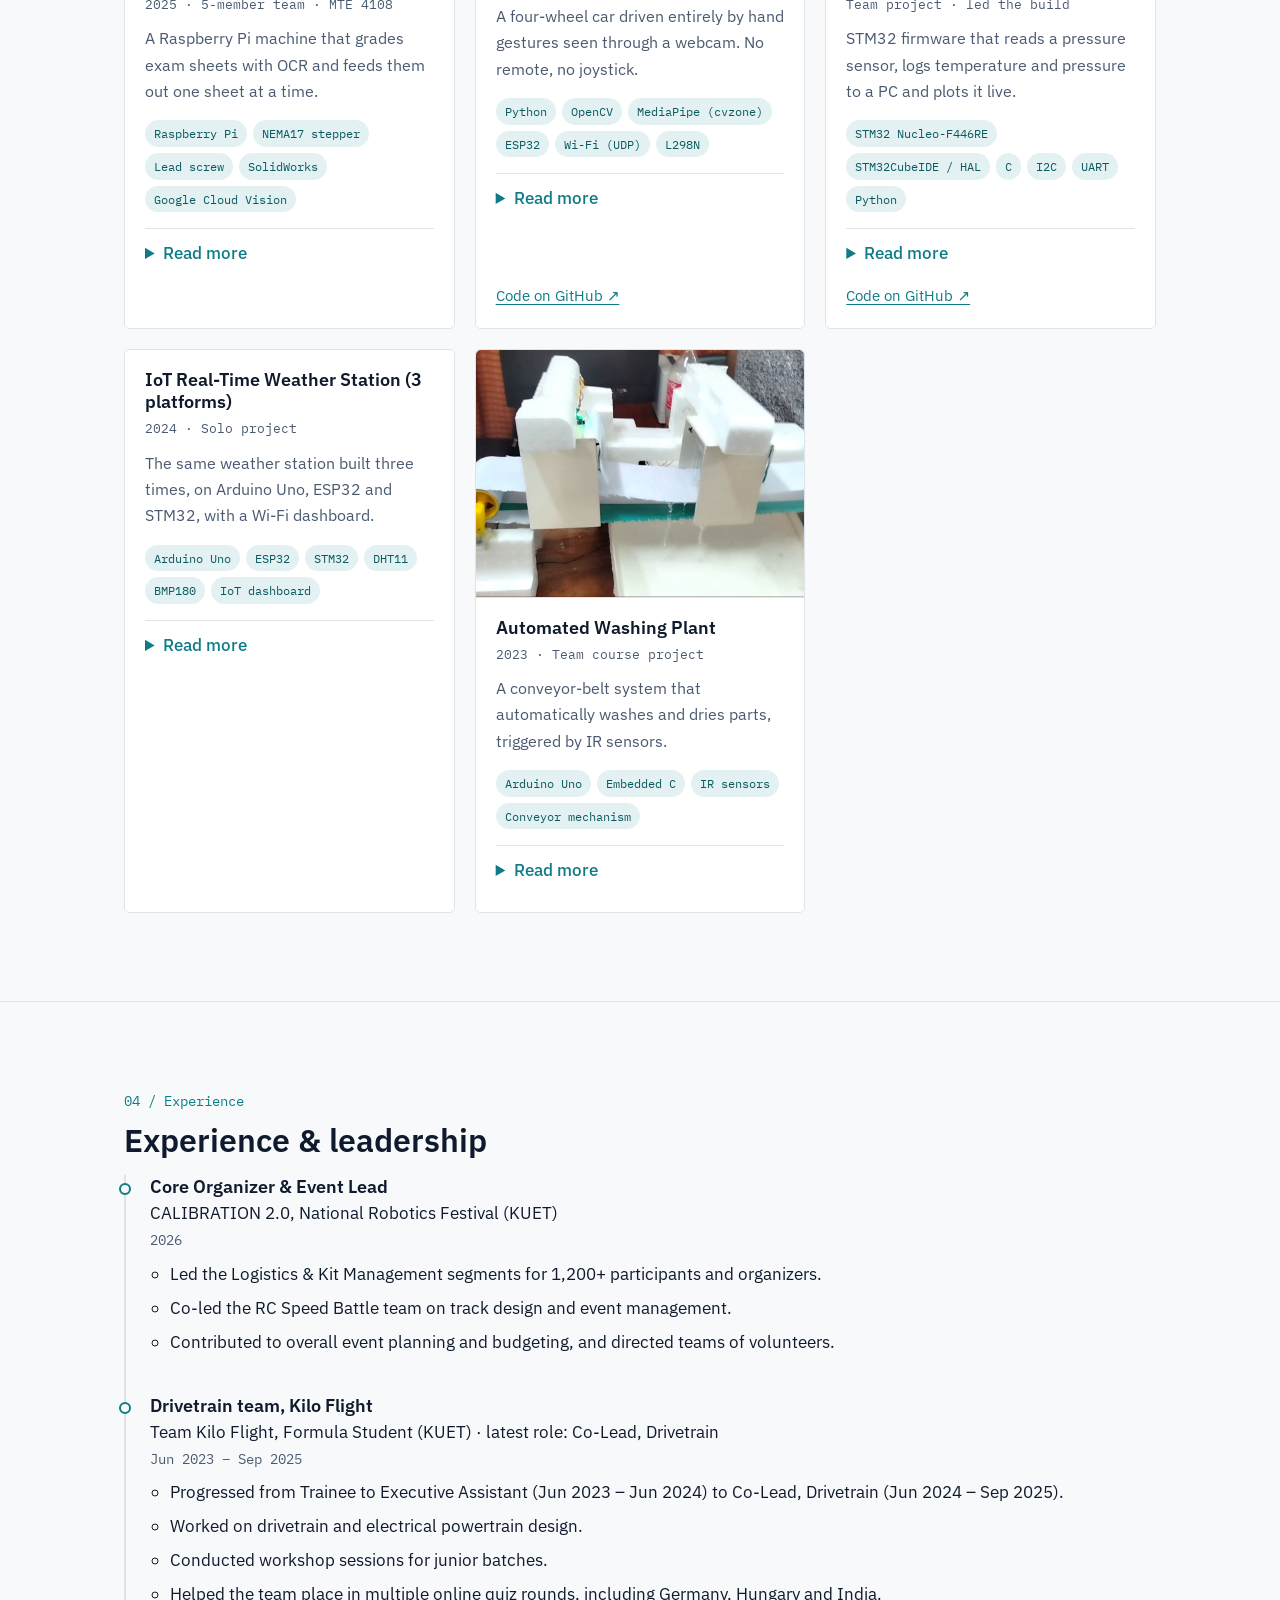
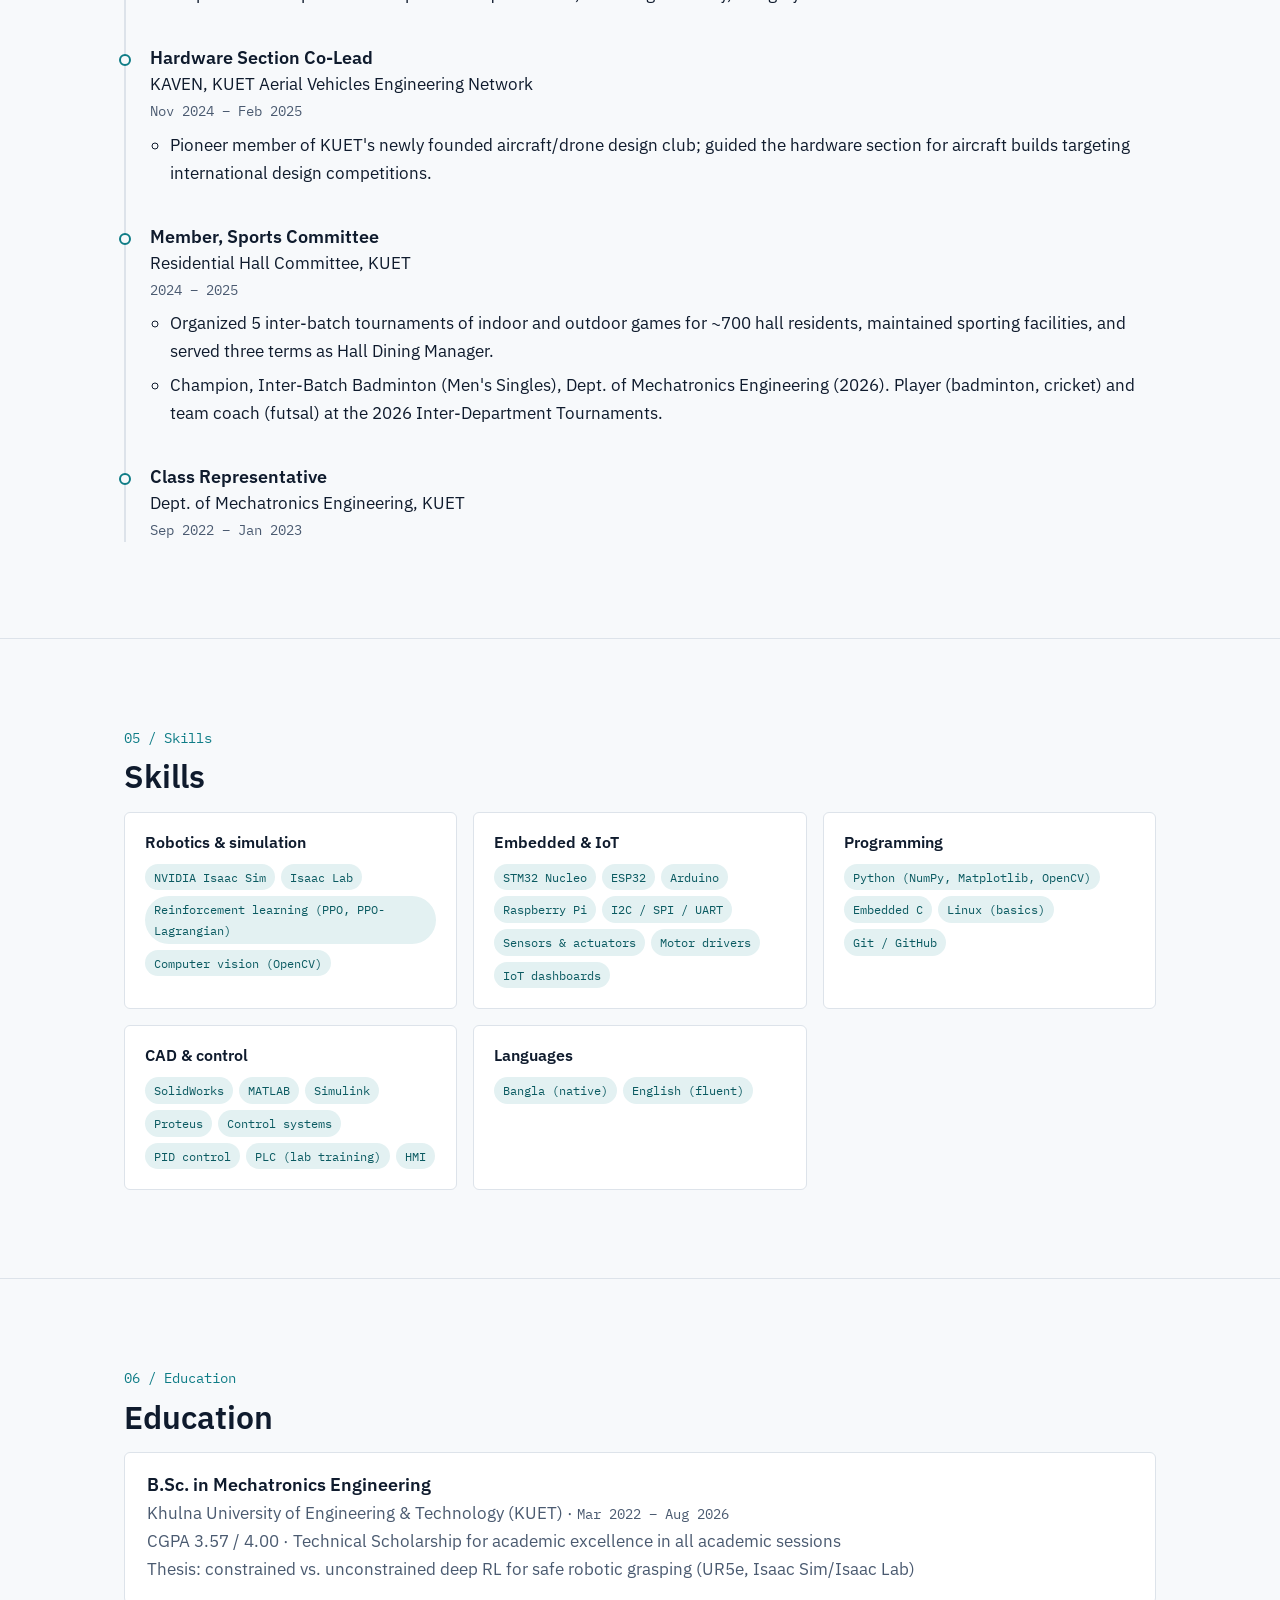
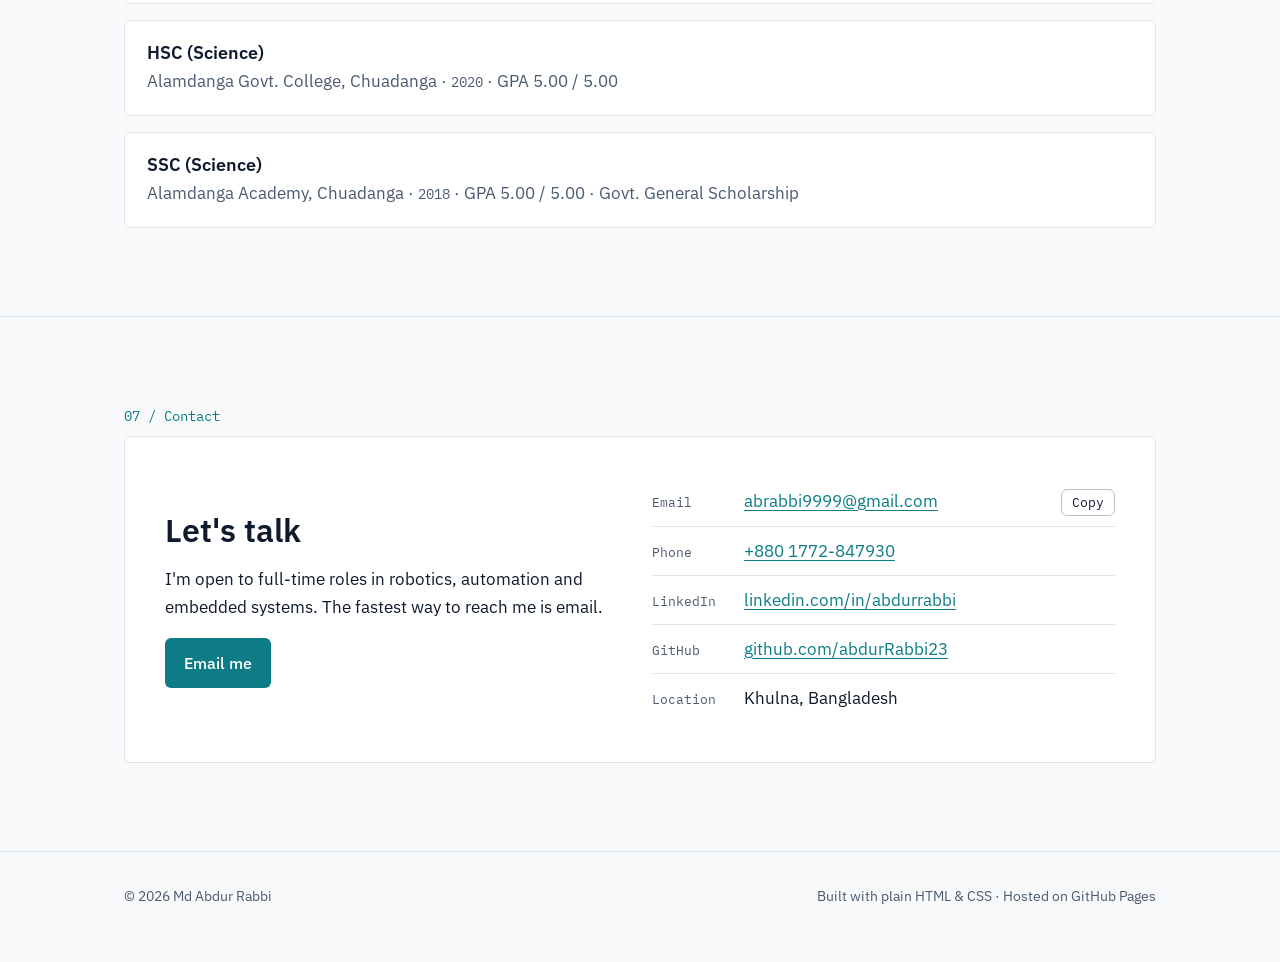
==== commit 996bc55b: "Self-host IBM Plex fonts (OFL) instead of Google Fonts: page no longer blank when Google is slow/blo" ====
--- a/index.html
+++ b/index.html
@@ -40,10 +40,10 @@
   <link rel="apple-touch-icon" href="assets/img/apple-touch-icon.png">
   <meta name="theme-color" content="#0e7c86">
 
-  <!-- Fonts (IBM Plex) from Google Fonts -->
-  <link rel="preconnect" href="https://fonts.googleapis.com">
-  <link rel="preconnect" href="https://fonts.gstatic.com" crossorigin>
-  <link rel="stylesheet" href="https://fonts.googleapis.com/css2?family=IBM+Plex+Mono:wght@400;500&family=IBM+Plex+Sans:wght@400;500;600&display=swap">
+  <!-- Fonts (IBM Plex) are stored on this site in assets/fonts/ (see the top of css/style.css).
+       These two lines just start downloading the most-used ones early. -->
+  <link rel="preload" href="assets/fonts/ibm-plex-sans-400.woff2" as="font" type="font/woff2" crossorigin>
+  <link rel="preload" href="assets/fonts/ibm-plex-sans-600.woff2" as="font" type="font/woff2" crossorigin>
 
   <link rel="stylesheet" href="css/style.css">
 
--- a/css/style.css
+++ b/css/style.css
@@ -5,9 +5,19 @@
    - The first block is LIGHT mode, the next two blocks are DARK mode
      (one for "follow the device setting", one for "user pressed the
      toggle"). Keep the two dark blocks identical.
-   HOW TO CHANGE FONTS: edit --font-sans / --font-mono, and the Google
-   Fonts <link> in the <head> of index.html and 404.html.
+   FONTS: IBM Plex files live in assets/fonts/ (loaded by section 0 below).
+   To change fonts, replace those @font-face blocks and --font-sans / --font-mono.
    ===================================================================== */
+
+
+/* ---------- 0. Fonts (self-hosted, so the site never waits for another server) ---------- */
+/* IBM Plex, SIL Open Font License (assets/fonts/OFL-LICENSE.txt). "swap" = show text
+   immediately in a system font, then switch to IBM Plex as soon as it has loaded. */
+@font-face { font-family: "IBM Plex Sans"; font-style: normal; font-weight: 400; font-display: swap; src: url("../assets/fonts/ibm-plex-sans-400.woff2") format("woff2"); }
+@font-face { font-family: "IBM Plex Sans"; font-style: normal; font-weight: 500; font-display: swap; src: url("../assets/fonts/ibm-plex-sans-500.woff2") format("woff2"); }
+@font-face { font-family: "IBM Plex Sans"; font-style: normal; font-weight: 600; font-display: swap; src: url("../assets/fonts/ibm-plex-sans-600.woff2") format("woff2"); }
+@font-face { font-family: "IBM Plex Mono"; font-style: normal; font-weight: 400; font-display: swap; src: url("../assets/fonts/ibm-plex-mono-400.woff2") format("woff2"); }
+@font-face { font-family: "IBM Plex Mono"; font-style: normal; font-weight: 500; font-display: swap; src: url("../assets/fonts/ibm-plex-mono-500.woff2") format("woff2"); }
 
 
 /* ---------- 1. Colors & fonts (design tokens) ---------- */
